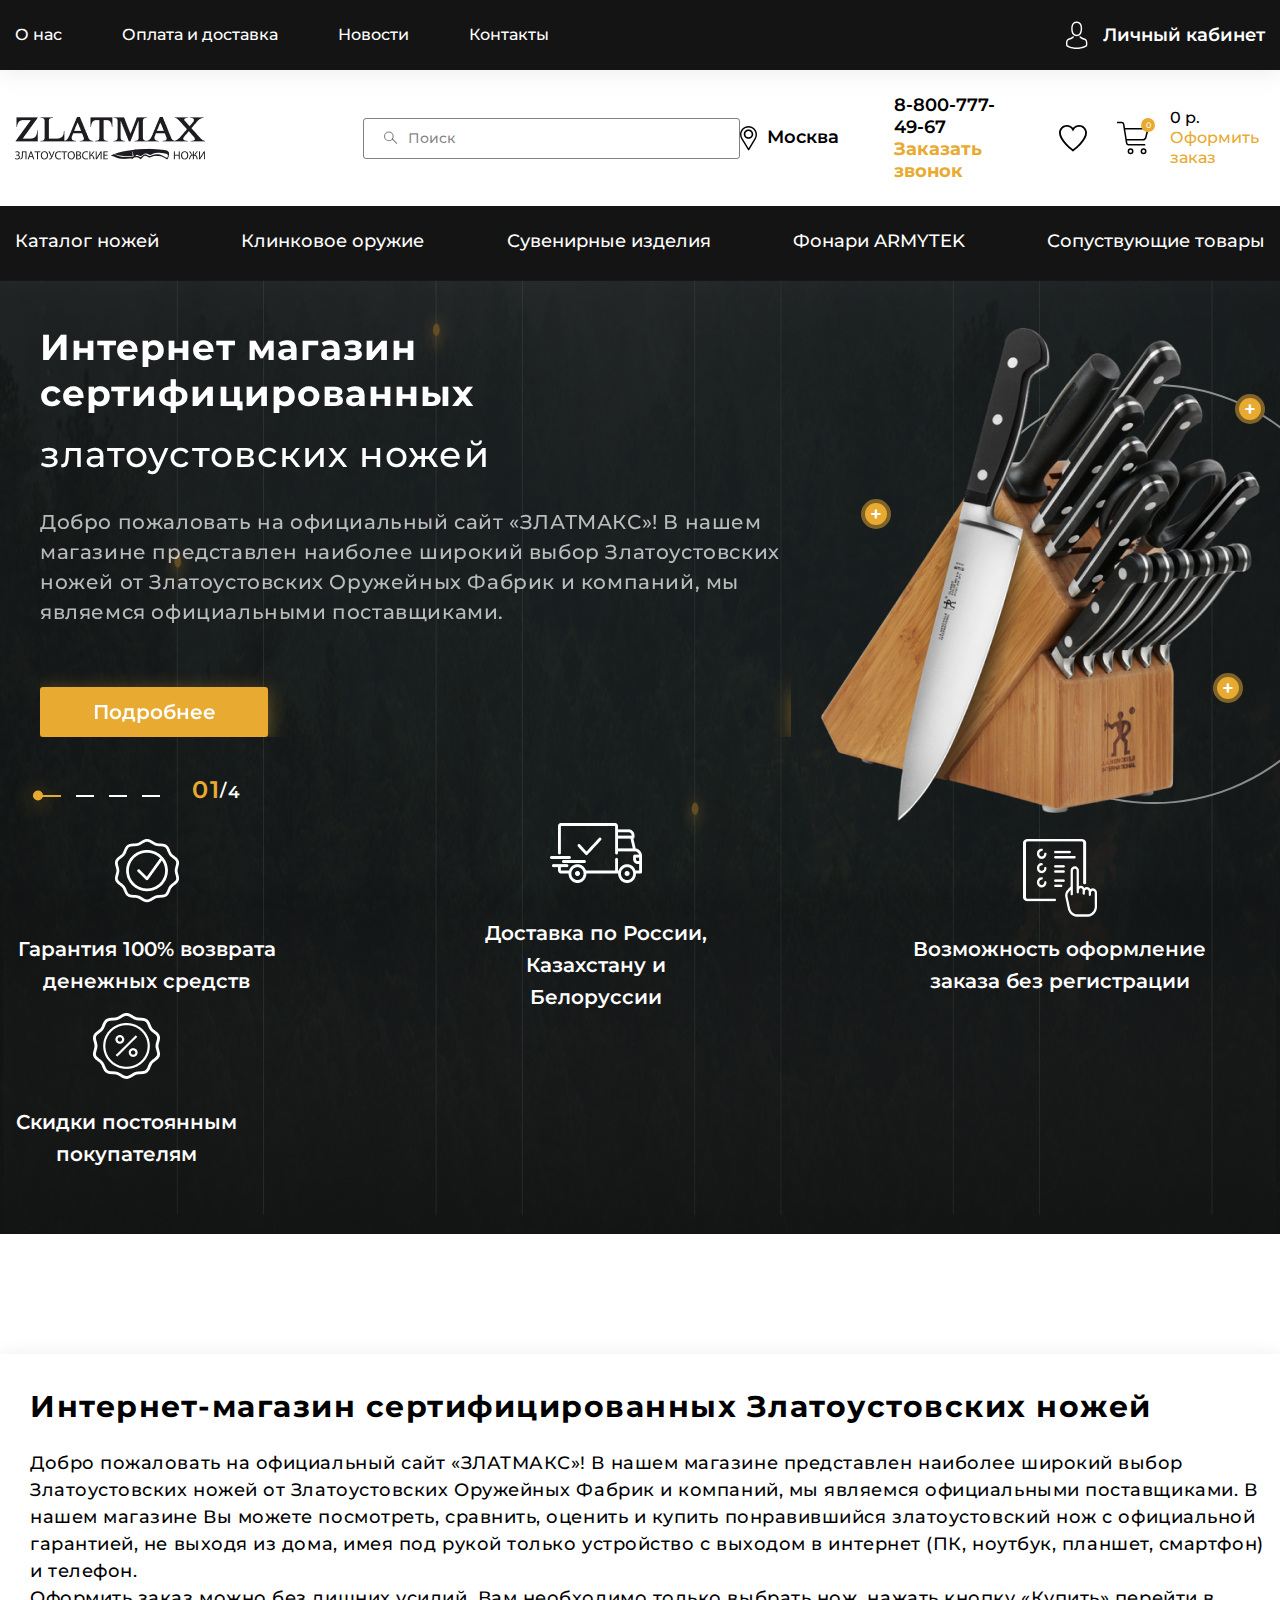
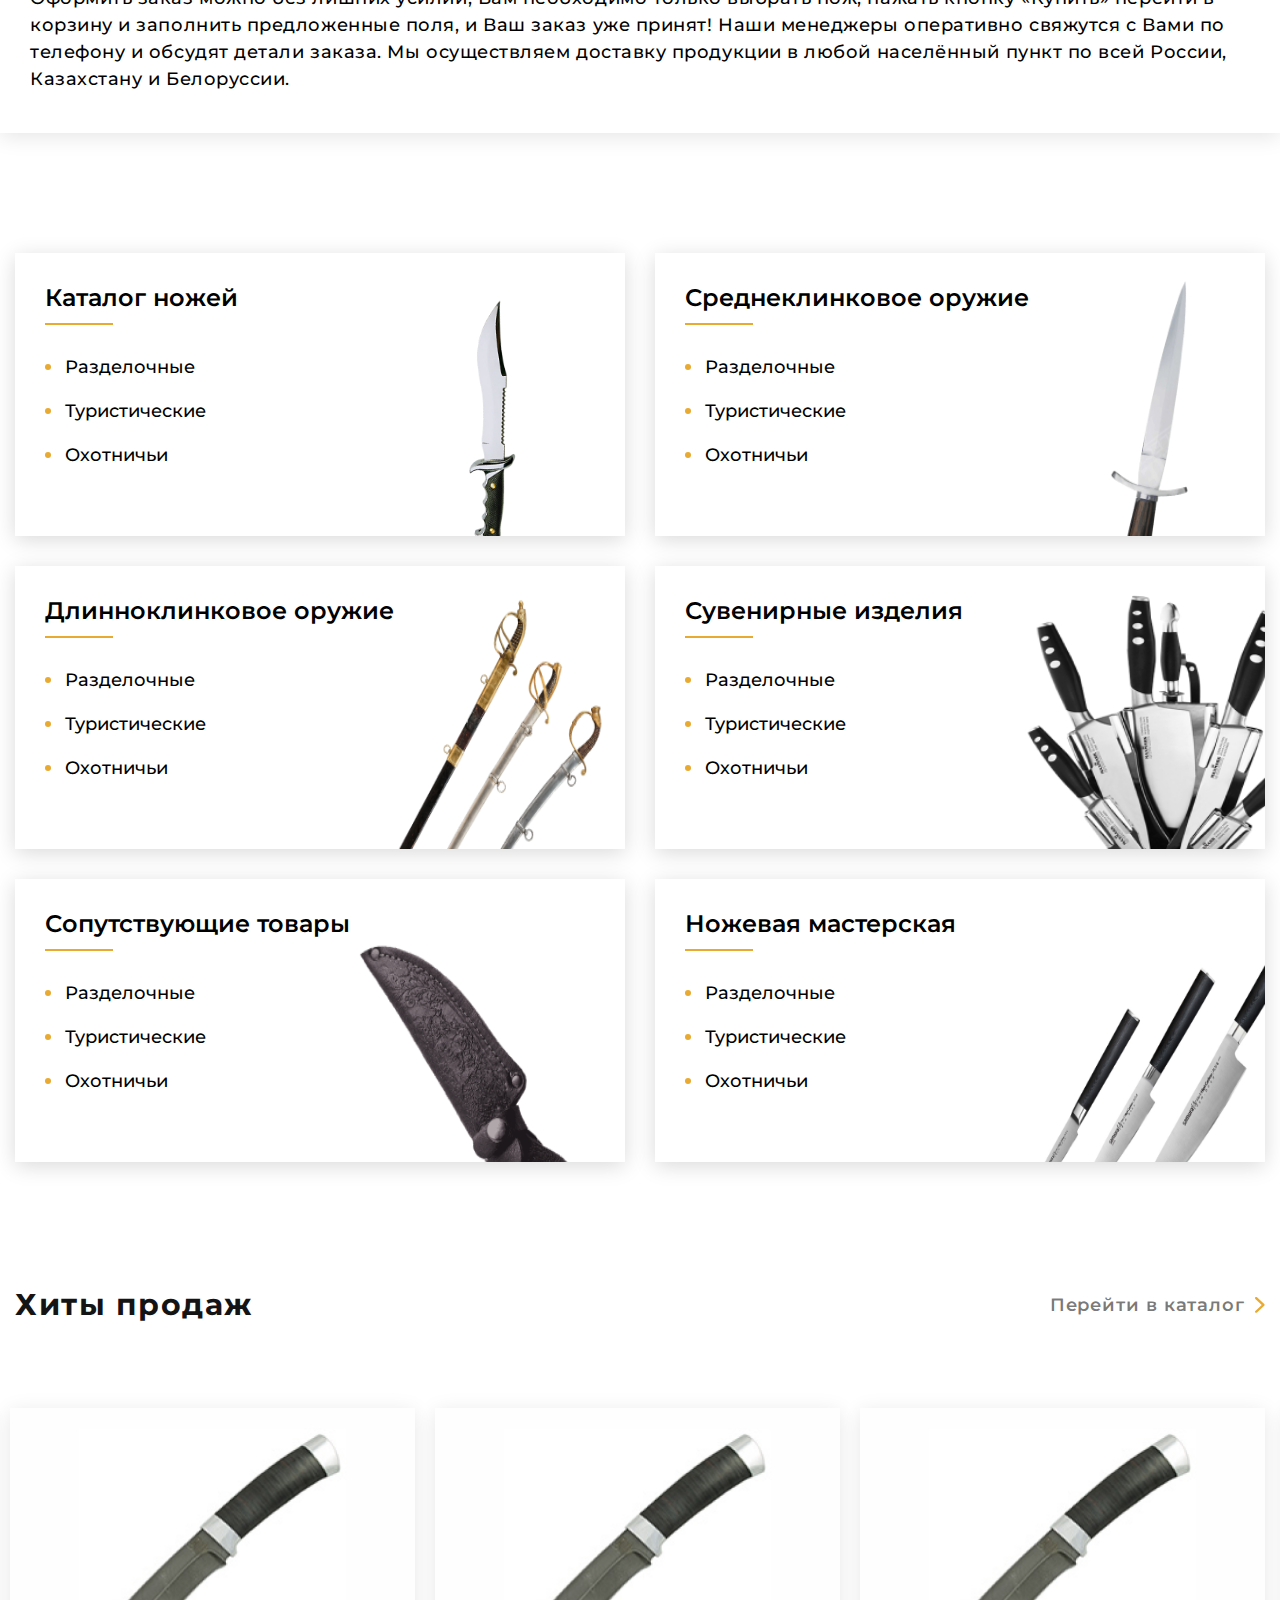
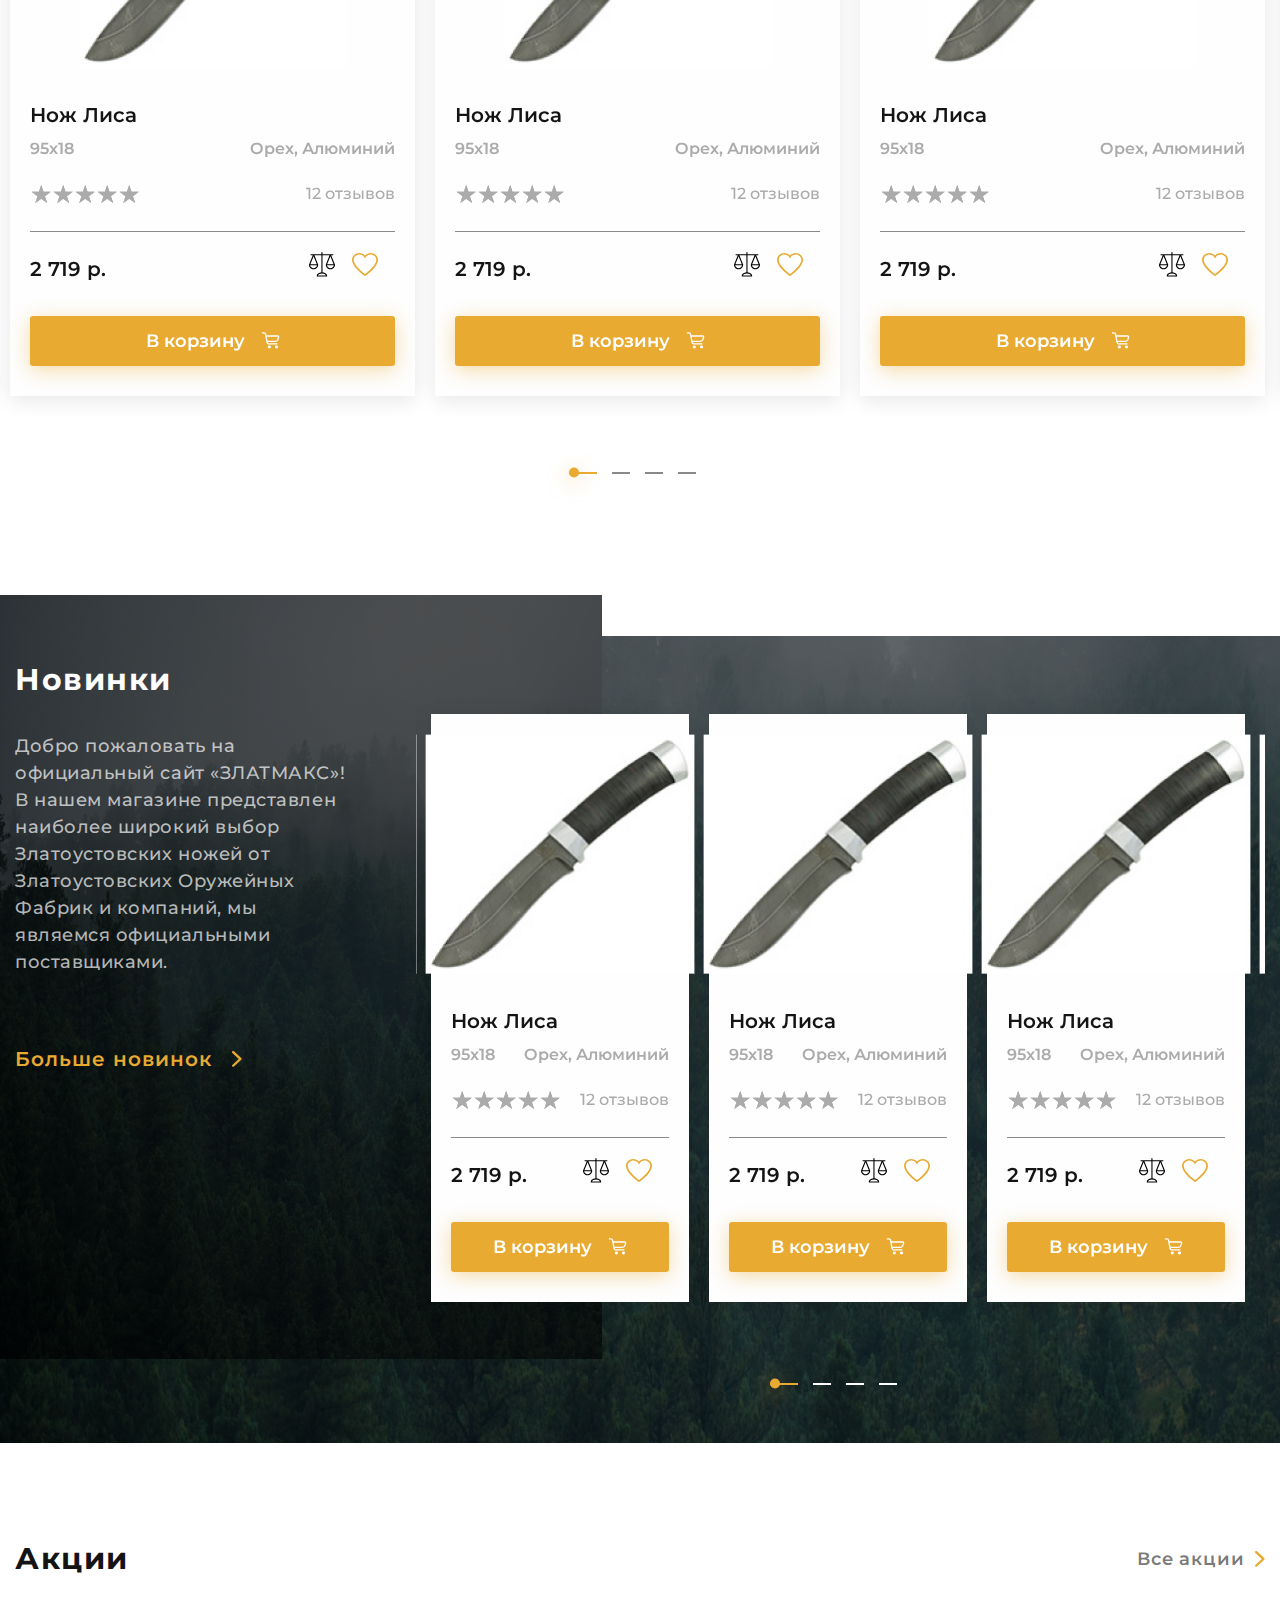
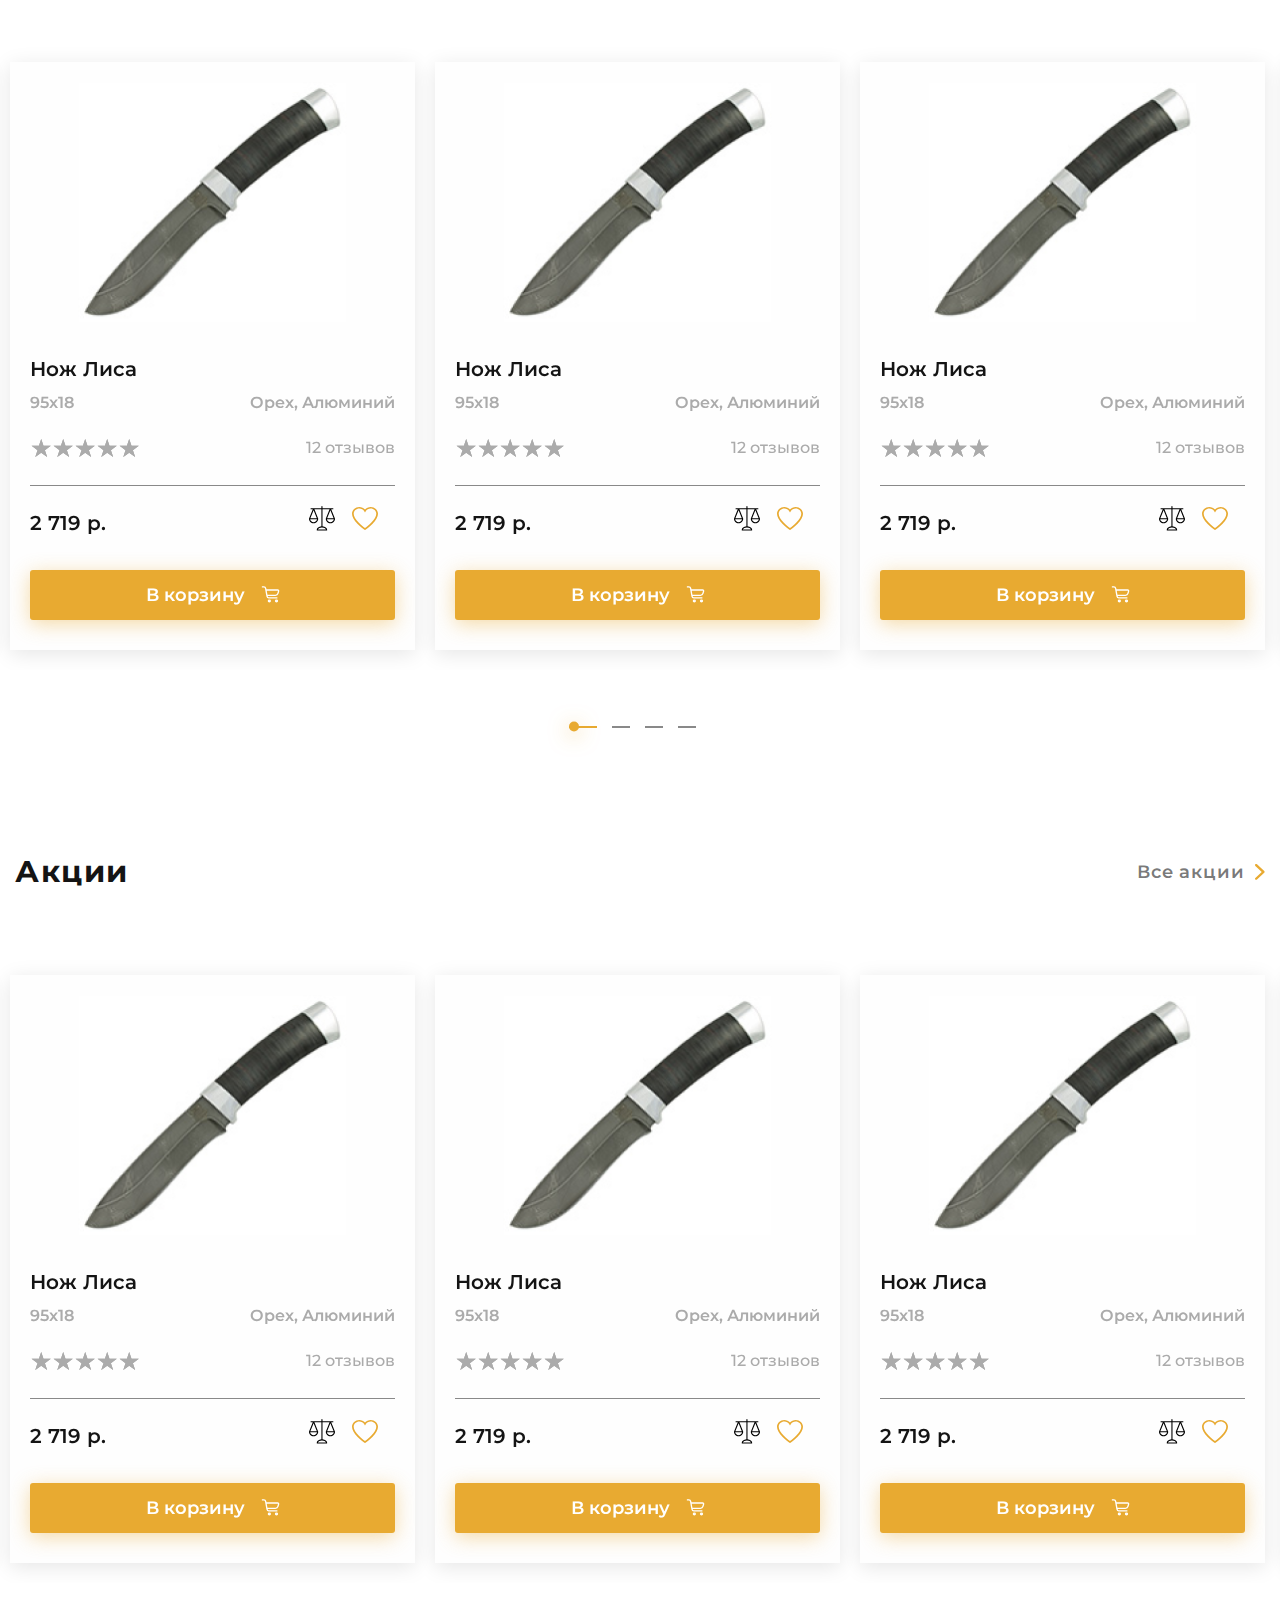
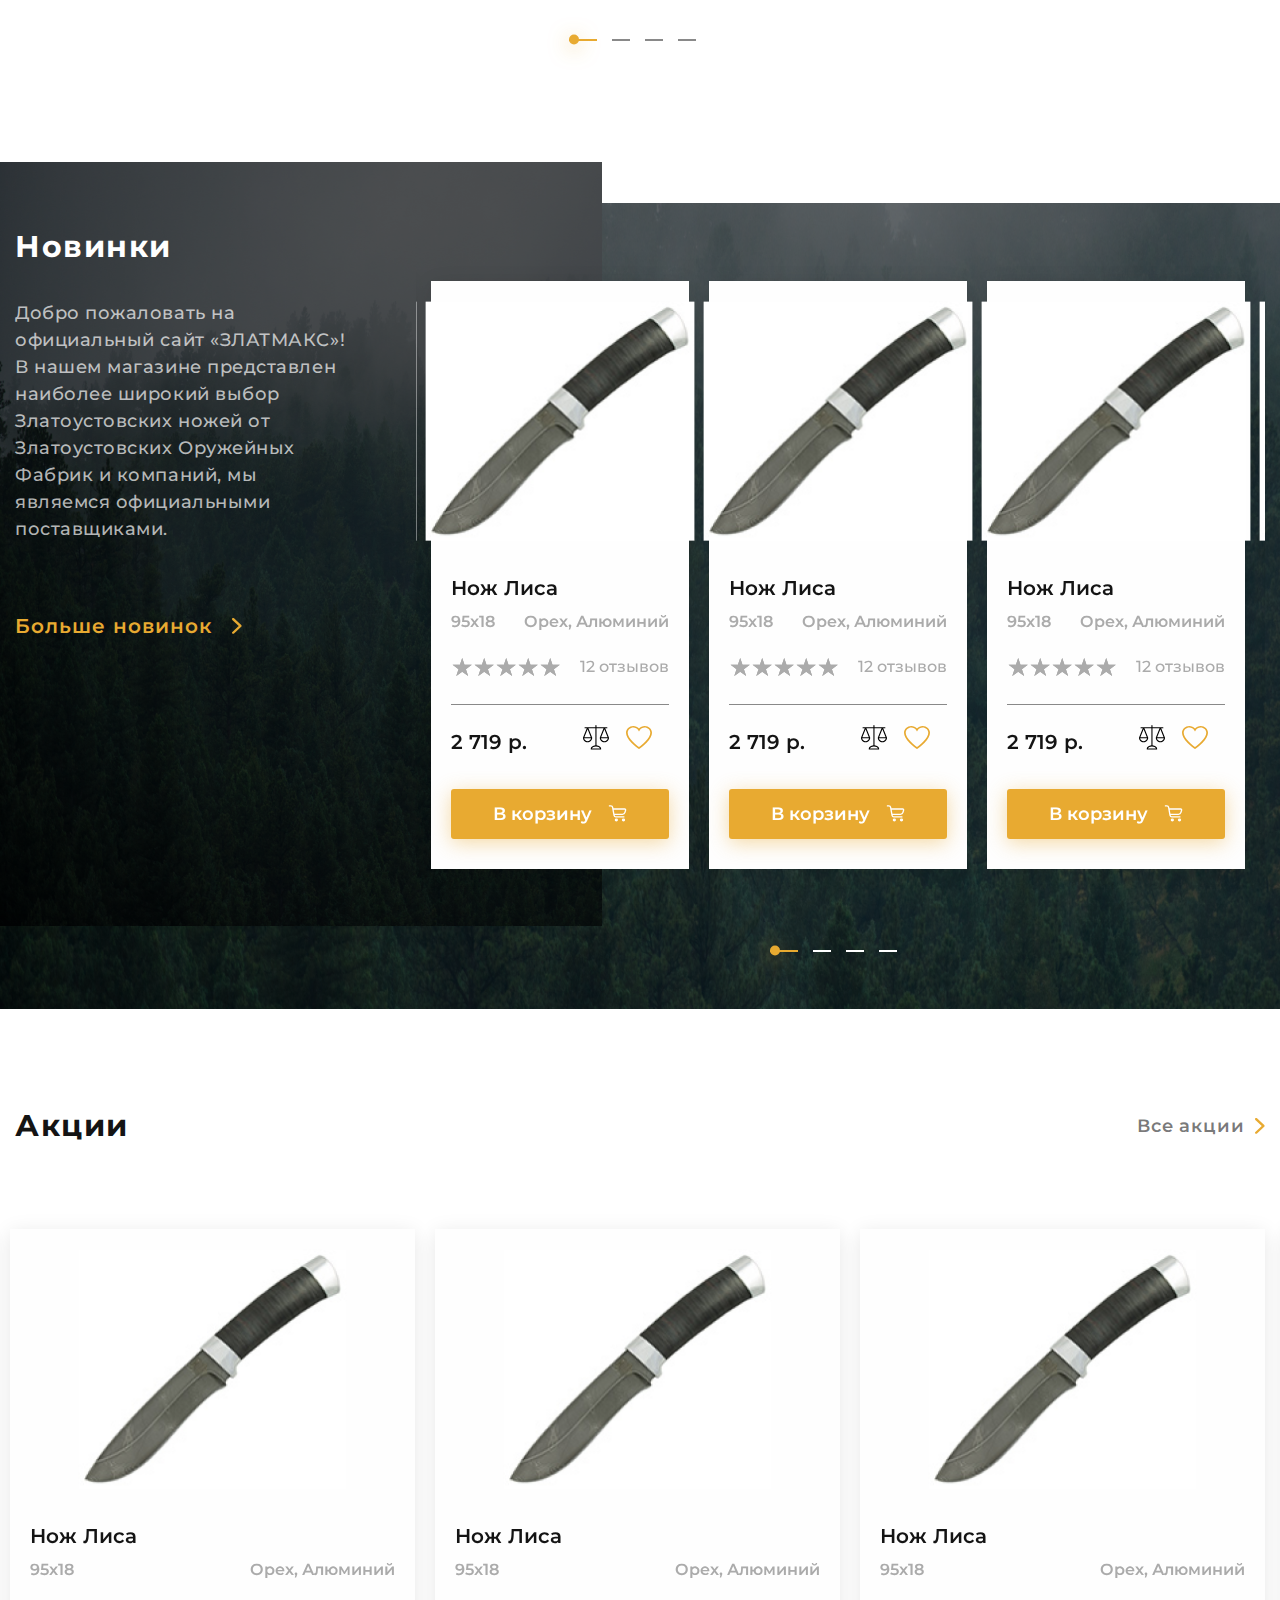
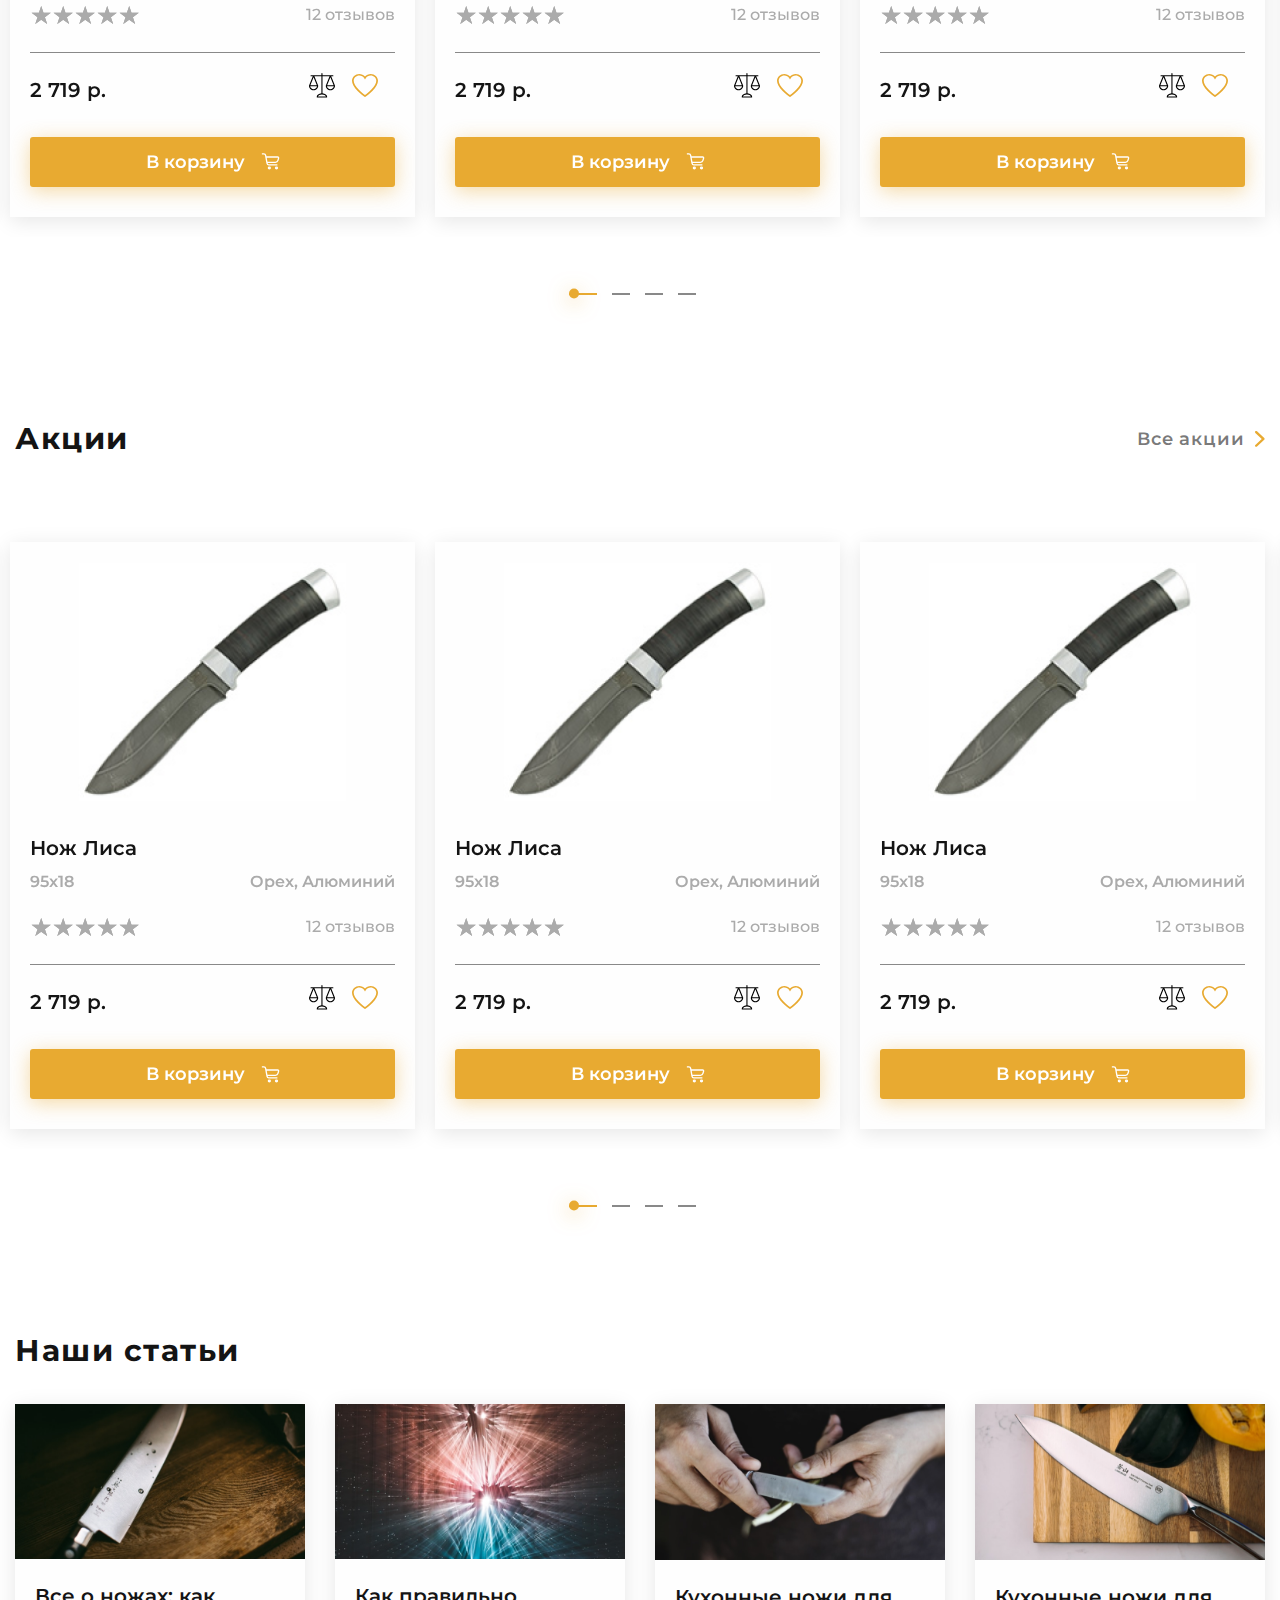
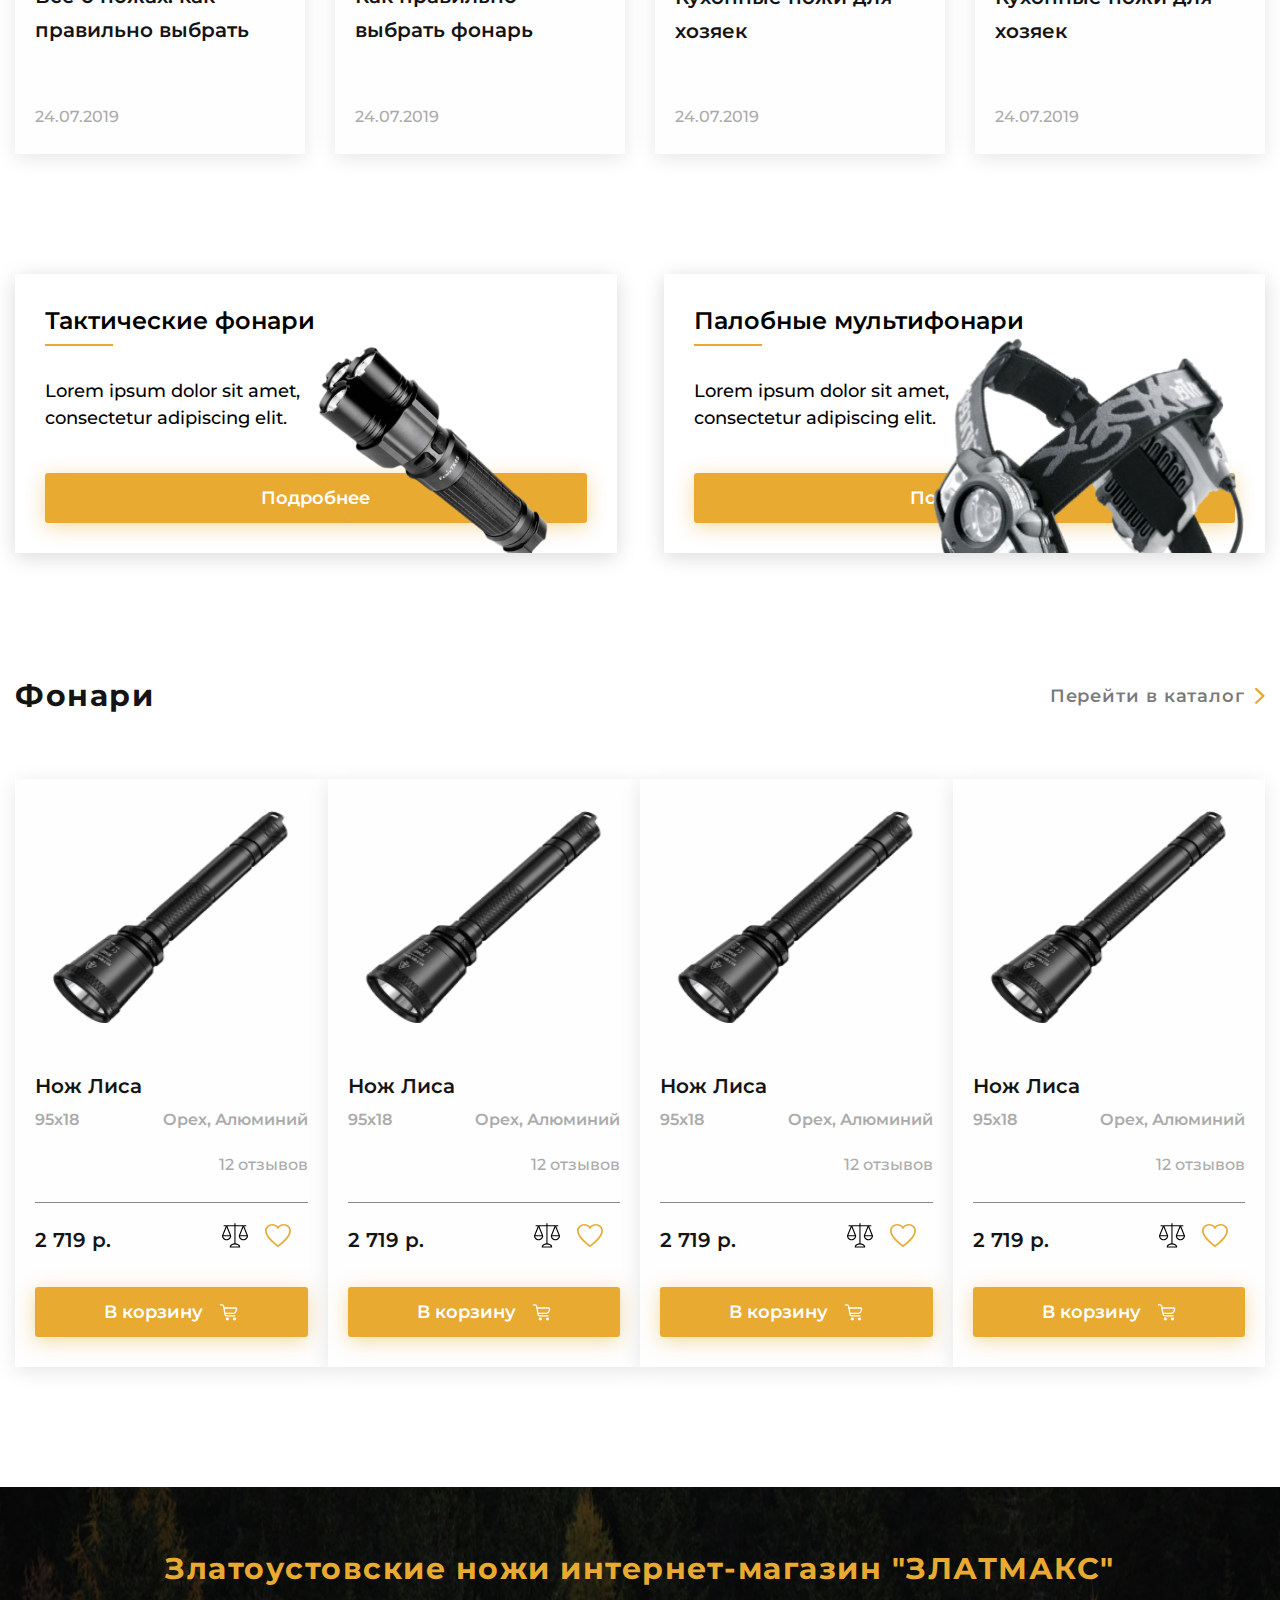
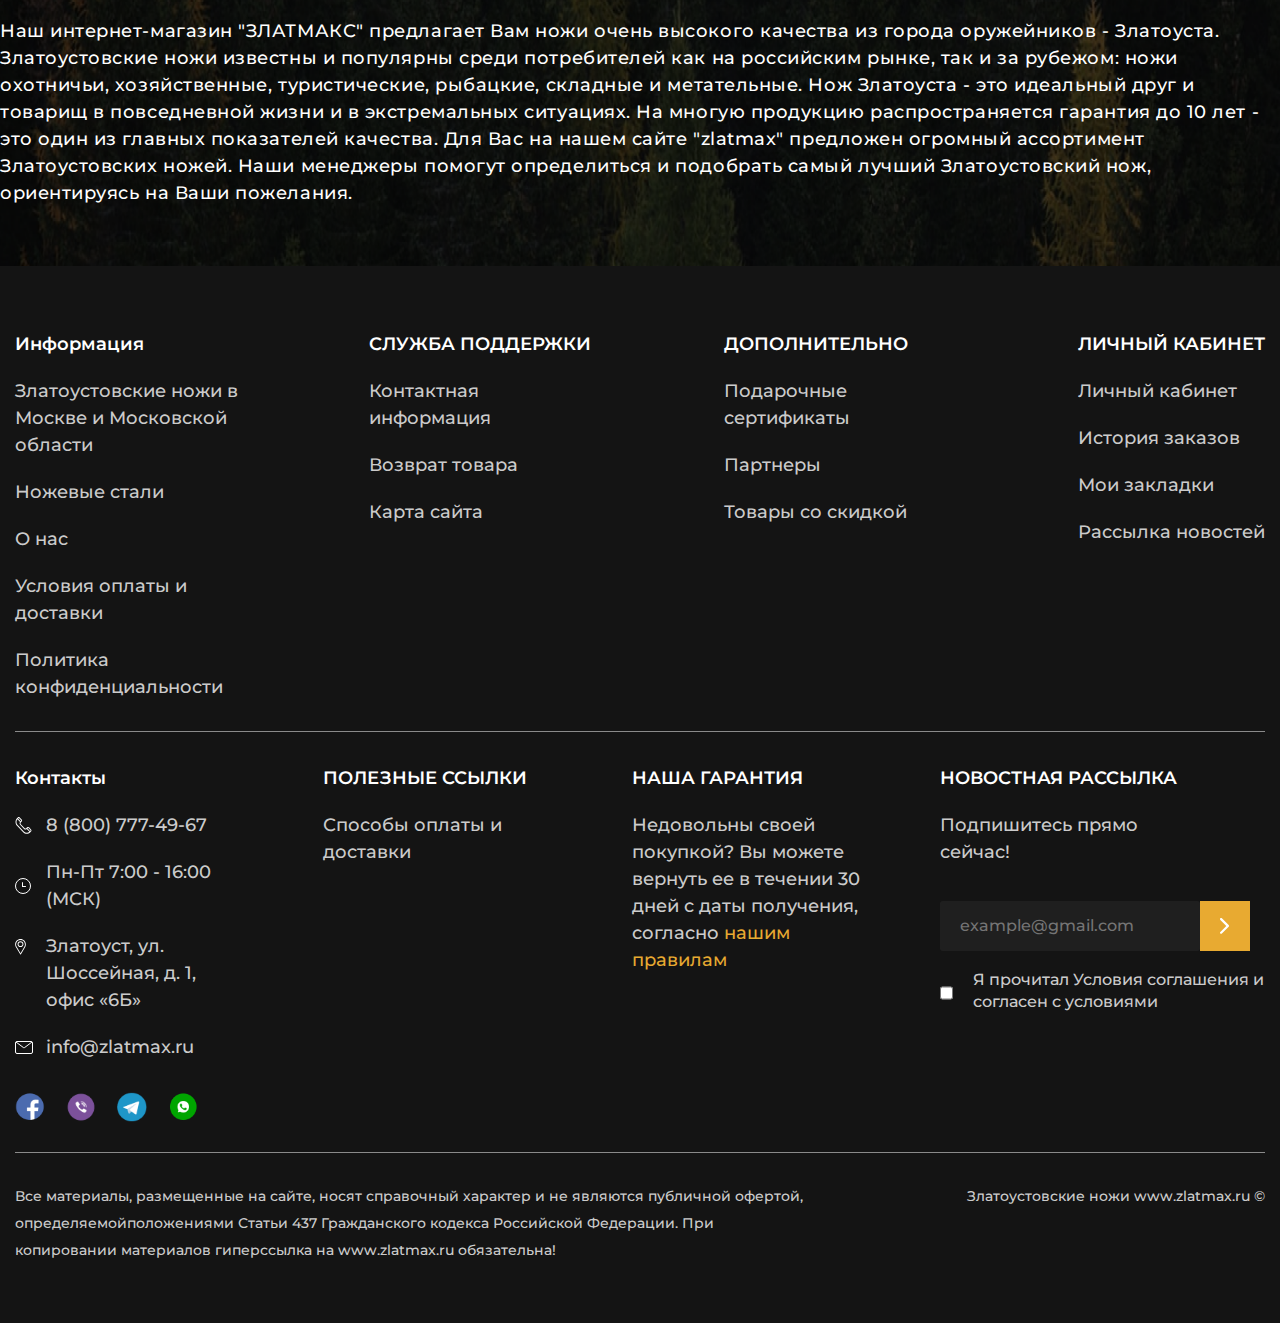
==== index.html @ 94a8a70a "Add files via upload" ====
<!DOCTYPE html>
<html lang="en">

<head>
   <meta charset="UTF-8">
   <meta http-equiv="X-UA-Compatible" content="IE=edge">
   <meta name="viewport" content="width=device-width, initial-scale=1.0">
   <title>Zlatmax</title>
   <link rel="stylesheet" href="css/style.css">
</head>

<body>
<div class="wrapper">
	<header class="header">
		<div class="header__top top-header">
			<div class="top-header__container">	
				<nav class="menu">
					<ul class="menu__list">
						<li class="menu__item"><a href="" class="menu__link">О нас</a></li>
						<li class="menu__item"><a href="" class="menu__link">Оплата и доставка</a></li>
						<li class="menu__item"><a href="" class="menu__link">Новости</a></li>
						<li class="menu__item"><a href="" class="menu__link">Контакты</a></li>
					</ul>
				</nav>
				<a href="#" class="top-header__user">
					<svg width="22" height="29" viewBox="0 0 22 29" fill="none" xmlns="http://www.w3.org/2000/svg">
					<path d="M10.5941 15.3117C10.6201 15.3117 10.6461 15.3117 10.6773 15.3117C10.6877 15.3117 10.6981 15.3117 10.7085 15.3117C10.7242 15.3117 10.745 15.3117 10.7606 15.3117C12.2849 15.2831 13.5179 14.6931 14.4283 13.5646C16.4313 11.0784 16.0983 6.81654 16.0619 6.40983C15.9319 3.35661 14.6208 1.89587 13.5387 1.21419C12.7323 0.704369 11.7907 0.429408 10.7398 0.406494H10.7033C10.6981 0.406494 10.6877 0.406494 10.6825 0.406494H10.6513C10.0738 0.406494 8.9397 0.509605 7.85237 1.19128C6.75985 1.87296 5.42801 3.33369 5.29795 6.40983C5.26153 6.81654 4.92857 11.0784 6.93153 13.5646C7.83677 14.6931 9.06976 15.2831 10.5941 15.3117ZM6.68701 6.55304C6.68701 6.53585 6.69222 6.51867 6.69222 6.50721C6.8639 2.39997 9.51197 1.95888 10.6461 1.95888H10.6669C10.6773 1.95888 10.6929 1.95888 10.7085 1.95888C12.1132 1.99325 14.5012 2.62337 14.6624 6.50721C14.6624 6.52439 14.6624 6.54158 14.6676 6.55304C14.6728 6.59313 15.037 10.4884 13.3826 12.5392C12.7271 13.3526 11.8531 13.7536 10.7033 13.7651C10.6929 13.7651 10.6877 13.7651 10.6773 13.7651C10.6669 13.7651 10.6617 13.7651 10.6513 13.7651C9.50677 13.7536 8.62755 13.3526 7.97723 12.5392C6.32804 10.4999 6.68181 6.58741 6.68701 6.55304Z" fill="white"/>
					<path d="M21.3682 22.3805C21.3682 22.3748 21.3682 22.3691 21.3682 22.3633C21.3682 22.3175 21.363 22.2717 21.363 22.2201C21.3318 21.0859 21.2641 18.4337 19.0062 17.5859C18.9906 17.5801 18.9698 17.5744 18.9542 17.5687C16.6079 16.9099 14.6569 15.4206 14.6361 15.4034C14.3188 15.157 13.8817 15.243 13.658 15.5924C13.4343 15.9418 13.5124 16.423 13.8297 16.6693C13.9182 16.7381 15.9888 18.3248 18.5796 19.0581C19.7918 19.5335 19.9271 20.9599 19.9635 22.266C19.9635 22.3175 19.9635 22.3633 19.9687 22.4092C19.9739 22.9247 19.9427 23.721 19.8594 24.1792C19.0166 24.7062 15.713 26.5279 10.6874 26.5279C5.68257 26.5279 2.35816 24.7005 1.51015 24.1735C1.42691 23.7152 1.39049 22.919 1.40089 22.4034C1.40089 22.3576 1.4061 22.3118 1.4061 22.2602C1.44251 20.9542 1.57778 19.5278 2.78997 19.0523C5.38082 18.3191 7.45143 16.7266 7.53987 16.6636C7.85722 16.4173 7.93526 15.9361 7.71155 15.5867C7.48784 15.2372 7.05083 15.1513 6.73348 15.3976C6.71267 15.4148 4.77213 16.9042 2.41539 17.563C2.39458 17.5687 2.37897 17.5744 2.36336 17.5801C0.105466 18.4337 0.0378337 21.0859 0.00661858 22.2144C0.00661858 22.266 0.00661846 22.3118 0.00141594 22.3576C0.00141594 22.3633 0.00141594 22.3691 0.00141594 22.3748C-0.00378658 22.6727 -0.00898899 24.2021 0.266745 24.9697C0.31877 25.1187 0.412415 25.2447 0.537276 25.3306C0.693352 25.4452 4.43396 28.0688 10.6926 28.0688C16.9512 28.0688 20.6918 25.4395 20.8479 25.3306C20.9676 25.2447 21.0664 25.1187 21.1185 24.9697C21.3786 24.2079 21.3734 22.6784 21.3682 22.3805Z" fill="white"/>
					</svg>
					<p>Личный кабинет</p>
				</a>
			</div>		
		</div>
		<div class="header__mid mid-header">
			<div class="mid-header__container">
				<div class="mid-header__row">
					<div class="mid-header__logo">
					   <a href="#"><img src="img/logo.png" alt=""></a>
					</div>
					<form action="#" class="mid-header__search">
						<img src="img/svg/search.svg" alt="">
						<input type="text" placeholder="Поиск">
					</form>
				</div>
				<div class="mid-header__actions">
					<div class="mid-header__location">
						<a href="#"><img src="img/svg/loc.svg" alt=""></a>
						<a href="#"><p>Москва</p></a>
					</div>
					<div class="mid-header__call">
						<a href="tel:88007774967" class="mid-header__number">8-800-777-49-67</a>
						<a href="#">Заказать звонок</a>
					</div>
					<a href="#" class="mid-header__favourite">
						<img src="img/svg/favourite.svg" alt="">
					</a>
					<a href="#" class="mid-header__cart">
						<img src="img/svg/cart.svg" alt="">
						<span>0</span>
					</a>
					<div class="mid-header__info">
						 <p><span>0</span> р.</p>
						 <a href="#">Оформить заказ</a>
					</div>
				</div>
			</div>
		</div>
		<div class="header__bottom bottom-header">
			<div class="bottom-header__container">
				<nav class="bottom-header__menu">
					<ul class="bottom-header__menu__list">
						<li class="bottom-header__menu__item bottom-header__menu__item-1"><a href="" class="bottom-header__menu__link">Каталог ножей</a></li>
						<li class="bottom-header__menu__item"><a href="" class="bottom-header__menu__link">Клинковое оружие</a></li>
						<li class="bottom-header__menu__item"><a href="" class="bottom-header__menu__link">Сувенирные изделия</a></li>
						<li class="bottom-header__menu__item"><a href="" class="bottom-header__menu__link">Фонари ARMYTEK</a></li>
						<li class="bottom-header__menu__item"><a href="" class="bottom-header__menu__link">Сопуствующие товары</a></li>
					</ul>
				</nav>
			</div>
			<div class="header-absolute ">
				<div class="header-absolute__container">
					<div class="header-absolute__column">
						<a href="#"class="header-absolute__title">Категория ножей</a>
						<ul>
							<li><a href="#" class="header-absolute__link">Разделочные ножи</a></li>
							<li><a href="#" class="header-absolute__link">Туристические ножи</a></li>
							<li><a href="#" class="header-absolute__link">Ножи охотничьи</a></li>
							<li><a href="#" class="header-absolute__link">Булатные ножи</a></li>
							<li><a href="#" class="header-absolute__link">Ножи из дамаска</a></li>
							<li><a href="#" class="header-absolute__link">Тактического назначения</a></li>
							<li><a href="#" class="header-absolute__link">Метательные ножи</a></li>
							<li><a href="#" class="header-absolute__link">Мачете и кукри</a></li>
							<li><a href="#" class="header-absolute__link">Ножи кухонные</a></li>								
						</ul>
						<a href="" class="header-absolute__footer">Cмотреть все</a>
					</div>
					<div class="header-absolute__column">
						<a href="#"class="header-absolute__title">Производство ножей</a>
						<ul>
							<li><a href="#" class="header-absolute__link">Ножи АИР</a></li>
							<li><a href="#" class="header-absolute__link">Ножи ЗИК</a></li>
							<li><a href="#" class="header-absolute__link">Ножи ЗЗОСС</a></li>
							<li><a href="#" class="header-absolute__link">Ножи РОСоружие</a></li>
							<li><a href="#" class="header-absolute__link">Ножи Оружейник</a></li>
							<li><a href="#" class="header-absolute__link">Булат Сергея Баранова</a></li>
							<li><a href="#" class="header-absolute__link">Булат Андрея Умерова</a></li>
							<li><a href="#" class="header-absolute__link">Ножи Златко</a></li>
							<li><a href="#" class="header-absolute__link">Ножи Стиль-М</a></li>
							<li><a href="#" class="header-absolute__link">Оружейная компания</a></li>									
						</ul>
						<a href="" class="header-absolute__footer">Cмотреть все</a>
					</div>	
					<div class="header-absolute__column">
						<a href="#"class="header-absolute__title">Ножи по маркам стали</a>
						<ul>
							<li><a href="#" class="header-absolute__link">Ножи из стали 40х102С2М</a></li>
							<li><a href="#" class="header-absolute__link">Ножи из стали 95х18</a></li>
							<li><a href="#" class="header-absolute__link">Ножи из стали 100х13м</a></li>
							<li><a href="#" class="header-absolute__link">Ножи из стали 110х18м-ШД</a></li>
							<li><a href="#" class="header-absolute__link">Ножи из стали ЭИ-107 ТЦ</a></li>
							<li><a href="#" class="header-absolute__link">Ножи из стали 50х14МФ</a></li>
							<li><a href="#" class="header-absolute__link">Ножи из стали AUS-8</a></li>
							<li><a href="#" class="header-absolute__link">Ножи из стали К340</a></li>
							<li><a href="#" class="header-absolute__link">Ножи из стали M390</a></li>
							<li><a href="#" class="header-absolute__link">Ножи из стали ЭП-766</a></li>									
						</ul>
						<a href="" class="header-absolute__footer">Cмотреть все</a>
					</div>	
					<div class="header-absolute__column">
						<a href="#"class="header-absolute__title">Заточка и полировка ножей</a>
						<ul>
							<li><a href="#" class="header-absolute__link">Паста ГОИ</a></li>
							<li><a href="#" class="header-absolute__link">Алмазная паста</a></li>
							<li><a href="#" class="header-absolute__link">Бруски и камни для заточки</a></li>
							<li><a href="#" class="header-absolute__link">Заточные системы</a></li>
						</ul>
						<a href="" class="header-absolute__footer">Cмотреть все</a>
					</div>
					<div class="header-absolute__column">
						<a href="#"class="header-absolute__title">Ножевая мастерская</a>
						<ul>
							<li><a href="#" class="header-absolute__link">Ножевые клинки</a></li>
							<li><a href="#" class="header-absolute__link">Заготовки для ножей</a></li>
							<li><a href="#" class="header-absolute__link">Литье для ножей</a></li>
							<li><a href="#" class="header-absolute__link">Материалы для рукоятей</a></li>
							<li><a href="#" class="header-absolute__link">Уход за рукоятиями ножей</a></li>
						</ul>
						<a href="" class="header-absolute__footer">Cмотреть все</a>
					</div>																				
				</div>
			</div>			
		</div>

	</header>         <section class="main">
            <div class="main__container">
               <div class="main__row">
                  <div class="slider__body">
                     <div class="main__slider slider-main">
                        <div class="slider-main__item">
                           <div class="slider-main__title">
                              Интернет магазин сертифицированных  
                           </div>
                           <div class="slider-main__subtitle">
                              златоустовских ножей
                           </div>
                           <div class="slider-main__text">
                              Добро пожаловать на официальный сайт «ЗЛАТМАКС»! В нашем магазине представлен наиболее широкий выбор Златоустовских ножей от Златоустовских Оружейных Фабрик и компаний, мы являемся официальными поставщиками.
                           </div>

                           <a href="#" class="slider-main__btn button">
                              Подробнее
                           </a>
                        </div>
                        <div class="slider-main__item">
                           <div class="slider-main__title">
                              Интернет магазин сертифицированных  
                           </div>
                           <div class="slider-main__subtitle">
                              златоустовских ножей
                           </div>
                           <div class="slider-main__text">
                              Добро пожаловать на официальный сайт «ЗЛАТМАКС»! В нашем магазине представлен наиболее широкий выбор Златоустовских ножей от Златоустовских Оружейных Фабрик и компаний, мы являемся официальными поставщиками.
                           </div>

                           <a href="#" class="slider-main__btn button">
                              Подробнее
                           </a>
                        </div>
                        <div class="slider-main__item">
                           <div class="slider-main__title">
                              Интернет магазин сертифицированных  
                           </div>
                           <div class="slider-main__subtitle">
                              златоустовских ножей
                           </div>
                           <div class="slider-main__text">
                              Добро пожаловать на официальный сайт «ЗЛАТМАКС»! В нашем магазине представлен наиболее широкий выбор Златоустовских ножей от Златоустовских Оружейных Фабрик и компаний, мы являемся официальными поставщиками.
                           </div>

                           <a href="#" class="slider-main__btn button">
                              Подробнее
                           </a>
                        </div>
                        <div class="slider-main__item">
                           <div class="slider-main__title">
                              Интернет магазин сертифицированных  
                           </div>
                           <div class="slider-main__subtitle">
                              златоустовских ножей
                           </div>
                           <div class="slider-main__text">
                              Добро пожаловать на официальный сайт «ЗЛАТМАКС»! В нашем магазине представлен наиболее широкий выбор Златоустовских ножей от Златоустовских Оружейных Фабрик и компаний, мы являемся официальными поставщиками.
                           </div>

                           <a href="#" class="slider-main__btn button">
                              Подробнее
                           </a>
                        </div>                        
                     </div>
                     <div class="slider-main__dots">
                        <div class="main__fraction">
                           <span>0<span>1</span></span>/<p>4</p>
                        </div>
                     </div>

                  </div>
                  <div class="main__image">
                     <img src="img/main/knife.png" alt="">
                     <a class="main__image-spoiler1" title="Information" href="#">+</a>
                     <a class="main__image-spoiler2" title="Info"  href="#">+</a>
                     <a class="main__image-spoiler3" title="Hello"  href="#">+</a>
                  </div>
               </div>                     
               <div class="main__benefits">
                  <div class="benefits-main__item">
                     <div class="benefits-main__item-img"><img src="img/main/1.png" alt=""></div>
                     <p>Гарантия 100% возврата денежных средств</p>
                  </div>
                  <div class="benefits-main__item">
                     <div class="benefits-main__item-img"><img src="img/main/2.png" alt=""></div>
                     <p>Доставка по России, Казахстану и Белоруссии</p>
                  </div>
                  <div class="benefits-main__item">
                     <div class="benefits-main__item-img"><img src="img/main/3.png" alt=""></div>
                     <p>Возможность оформление заказа без регистрации</p>
                  </div>
                  <div class="benefits-main__item">
                     <div class="benefits-main__item-img"><img src="img/main/4.png" alt=""></div>
                     <p>Скидки постоянным покупателям</p>
                  </div>                                             
               </div>
            </div>
         </section>
         <section class="information">
            <div class="information__container">
               <div class="information__title">
                  Интернет-магазин сертифицированных Златоустовских ножей
               </div>
               <div class="information__text">
                  Добро пожаловать на официальный сайт «ЗЛАТМАКС»! В нашем магазине представлен наиболее широкий выбор Златоустовских ножей от Златоустовских Оружейных Фабрик и компаний, мы являемся официальными поставщиками. В нашем магазине Вы можете посмотреть, сравнить, оценить и купить понравившийся златоустовский нож с официальной гарантией, не выходя из дома, имея под рукой только устройство с выходом в интернет (ПК, ноутбук, планшет, смартфон) и телефон.
                 <p> Оформить заказ можно без лишних усилий, Вам необходимо только выбрать нож, нажать кнопку «Купить» перейти в корзину и заполнить предложенные поля, и Ваш заказ уже принят! Наши менеджеры оперативно свяжутся с Вами по телефону и обсудят детали заказа. Мы осуществляем доставку продукции в любой населённый пункт по всей России, Казахстану и Белоруссии.</p>
               </div>   
            </div>
         </section>
         <div class="cards">
            <div class="cards__container">
               <div class="cards__body">
                  <div class="cards__item item-cards">
                     <a href="" class="item-cards__title">Каталог ножей</a>
                     <ul class="item-cards__list">
                        <li><a href="#" class="item-cards__link">Разделочные </a></li>
                        <li><a href="#" class="item-cards__link">Туристические</a></li>
                        <li><a href="#" class="item-cards__link">Охотничьи</a></li>
                     </ul>
                     <img src="img/cards/1.png" alt="">
                  </div>
                  <div class="cards__item item-cards">
                     <a href="" class="item-cards__title">Среднеклинковое оружие</a>
                     <ul class="item-cards__list">
                        <li><a href="#" class="item-cards__link">Разделочные </a></li>
                        <li><a href="#" class="item-cards__link">Туристические</a></li>
                        <li><a href="#" class="item-cards__link">Охотничьи</a></li>
                     </ul>
                     <img src="img/cards/2.png" alt="">
                  </div>
                  <div class="cards__item item-cards">
                     <a href="" class="item-cards__title">Длинноклинковое оружие</a>
                     <ul class="item-cards__list">
                        <li><a href="#" class="item-cards__link">Разделочные </a></li>
                        <li><a href="#" class="item-cards__link">Туристические</a></li>
                        <li><a href="#" class="item-cards__link">Охотничьи</a></li>
                     </ul>
                     <img src="img/cards/3.png" alt="">
                  </div>      
                  <div class="cards__item item-cards">
                     <a href="" class="item-cards__title">Сувенирные изделия</a>
                     <ul class="item-cards__list">
                        <li><a href="#" class="item-cards__link">Разделочные </a></li>
                        <li><a href="#" class="item-cards__link">Туристические</a></li>
                        <li><a href="#" class="item-cards__link">Охотничьи</a></li>
                     </ul>
                     <img src="img/cards/4.png" alt="">
                  </div>  
                  <div class="cards__item item-cards">
                     <a href="" class="item-cards__title">Сопутствующие товары</a>
                     <ul class="item-cards__list">
                        <li><a href="#" class="item-cards__link">Разделочные </a></li>
                        <li><a href="#" class="item-cards__link">Туристические</a></li>
                        <li><a href="#" class="item-cards__link">Охотничьи</a></li>
                     </ul>
                     <img src="img/cards/5.png" alt="">
                  </div>
                  <div class="cards__item item-cards">
                     <a href="" class="item-cards__title">Ножевая мастерская</a>
                     <ul class="item-cards__list">
                        <li><a href="#" class="item-cards__link">Разделочные </a></li>
                        <li><a href="#" class="item-cards__link">Туристические</a></li>
                        <li><a href="#" class="item-cards__link">Охотничьи</a></li>
                     </ul>
                     <img src="img/cards/6.png" alt="">
                  </div>   
               </div>                                                                 
            </div>
         </div>
         <div class="sell">
            <div class="sell__container">
               <div class="header-title">
                  <div class="title">Хиты продаж</div>
                  <a href="#"><span>Перейти в каталог</span><img src="img/svg/next.svg" alt=""></a>
               </div>
               <div class="objects">
                  <div class="objects__item">
                    <a class="objects__img"href="#"><img src="img/1.png" alt=""></a>
                     <a href="" class="objects__title">Нож Лиса</a>
                     <div class="objects__info">
                        <p>95x18</p>
                        <span>Орех, Алюминий</span>
                     </div>
                     <div class="objects__ratings">
                        <div class="objects__rating">
                           <div class="objects__rating-items">                   
                              <input id="simple-rating1__5" type="radio" class="objects__rating-item" name="simple-rating1" value = "5">
                              <label for="simple-rating1__5" class="objects__rating-label"></label>
                              <input id="simple-rating1__4" checked type="radio" class="objects__rating-item" name="simple-rating1" value = "4">
                              <label for="simple-rating1__4" class="objects__rating-label"></label>
                              <input id="simple-rating1__3" type="radio" class="objects__rating-item" name="simple-rating1" value = "3">
                              <label for="simple-rating1__3" class="objects__rating-label"></label>   
                              <input id="simple-rating1__2" type="radio" class="objects__rating-item" name="simple-rating1" value = "2">
                              <label for="simple-rating1__2" class="objects__rating-label"></label>
                              <input id="simple-rating1__1" type="radio" class="objects__rating-item" name="simple-rating1" value = "1">
                              <label for="simple-rating1__1" class="objects__rating-label"></label>                                                                                
                           </div>
                        </div>
                        <span>12 отзывов</span>
                     </div>
                     <div class="objects__footer">
                        <span> 2 719 р.</span>
                        <div class="objects__actions">
                           <a href="#"><img src="img/svg/compare.svg" alt=""></a>
                           <a href="#"><img src="img/svg/favourite1.svg" alt=""></a>
                        </div>
                     </div>
                     <a class="objects__link"href="#">
                        <span>В корзину</span>
                        <img src="img/svg/cart1.svg" alt="">
                     </a>
                  </div>
                  <div class="objects__item">
                    <a class="objects__img"href="#"><img src="img/1.png" alt=""></a>
                     <a href="" class="objects__title">Нож Лиса</a>
                     <div class="objects__info">
                        <p>95x18</p>
                        <span>Орех, Алюминий</span>
                     </div>
                     <div class="objects__ratings">
                        <div class="objects__rating">
                           <div class="objects__rating-items">                   
                              <input id="simple-rating2__5" type="radio" class="objects__rating-item" name="simple-rating2" value = "5">
                              <label for="simple-rating2__5" class="objects__rating-label"></label>
                              <input id="simple-rating2__4" checked type="radio" class="objects__rating-item" name="simple-rating2" value = "4">
                              <label for="simple-rating2__4" class="objects__rating-label"></label>
                              <input id="simple-rating2__3" type="radio" class="objects__rating-item" name="simple-rating2" value = "3">
                              <label for="simple-rating2__3" class="objects__rating-label"></label>   
                              <input id="simple-rating2__2" type="radio" class="objects__rating-item" name="simple-rating2" value = "2">
                              <label for="simple-rating2__2" class="objects__rating-label"></label>
                              <input id="simple-rating2__1" type="radio" class="objects__rating-item" name="simple-rating2" value = "1">
                              <label for="simple-rating2__1" class="objects__rating-label"></label>                                                                                
                           </div>
                        </div>
                        <span>12 отзывов</span>
                     </div>
                     <div class="objects__footer">
                        <span> 2 719 р.</span>
                        <div class="objects__actions">
                           <a href="#"><img src="img/svg/compare.svg" alt=""></a>
                           <a href="#"><img src="img/svg/favourite1.svg" alt=""></a>
                        </div>
                     </div>
                     <a class="objects__link"href="#">
                        <span>В корзину</span>
                        <img src="img/svg/cart1.svg" alt="">
                     </a>
                  </div>
                  <div class="objects__item">
                    <a class="objects__img"href="#"><img src="img/1.png" alt=""></a>
                     <a href="" class="objects__title">Нож Лиса</a>
                     <div class="objects__info">
                        <p>95x18</p>
                        <span>Орех, Алюминий</span>
                     </div>
                     <div class="objects__ratings">
                        <div class="objects__rating">
                           <div class="objects__rating-items">                   
                              <input id="simple-rating3__5" type="radio" class="objects__rating-item" name="simple-rating3" value = "5">
                              <label for="simple-rating3__5" class="objects__rating-label"></label>
                              <input id="simple-rating3__4" checked type="radio" class="objects__rating-item" name="simple-rating3" value = "4">
                              <label for="simple-rating3__4" class="objects__rating-label"></label>
                              <input id="simple-rating3__3" type="radio" class="objects__rating-item" name="simple-rating3" value = "3">
                              <label for="simple-rating3__3" class="objects__rating-label"></label>   
                              <input id="simple-rating3__2" type="radio" class="objects__rating-item" name="simple-rating3" value = "2">
                              <label for="simple-rating3__2" class="objects__rating-label"></label>
                              <input checked id="simple-rating3__1" type="radio" class="objects__rating-item" name="simple-rating3" value = "1">
                              <label for="simple-rating3__1"  class="objects__rating-label"></label>                                                                                
                           </div>
                        </div>
                        <span>12 отзывов</span>
                     </div>
                     <div class="objects__footer">
                        <span> 2 719 р.</span>
                        <div class="objects__actions">
                           <a href="#"><img src="img/svg/compare.svg" alt=""></a>
                           <a href="#"><img src="img/svg/favourite1.svg" alt=""></a>
                        </div>
                     </div>
                     <a class="objects__link"href="#">
                        <span>В корзину</span>
                        <img src="img/svg/cart1.svg" alt="">
                     </a>
                  </div>                  
                  <div class="objects__item">
                    <a class="objects__img"href="#"><img src="img/1.png" alt=""></a>
                     <a href="" class="objects__title">Нож Лиса</a>
                     <div class="objects__info">
                        <p>95x18</p>
                        <span>Орех, Алюминий</span>
                     </div>
                     <div class="objects__ratings">
                        <div class="objects__rating">
                           <div class="objects__rating-items">                   
                              <input id="simple-rating4__5" type="radio" class="objects__rating-item" name="simple-rating4" value = "5">
                              <label for="simple-rating4__5" class="objects__rating-label"></label>
                              <input id="simple-rating4__4"  type="radio" class="objects__rating-item" name="simple-rating4" value = "4">
                              <label for="simple-rating4__4" class="objects__rating-label"></label>
                              <input id="simple-rating4__3" checked type="radio" class="objects__rating-item" name="simple-rating4" value = "3">
                              <label for="simple-rating4__3" class="objects__rating-label"></label>   
                              <input id="simple-rating4__2" type="radio" class="objects__rating-item" name="simple-rating4" value = "2">
                              <label for="simple-rating4__2" class="objects__rating-label"></label>
                              <input id="simple-rating4__1" type="radio" class="objects__rating-item" name="simple-rating4" value = "1">
                              <label for="simple-rating4__1"  class="objects__rating-label"></label>                                                                                
                           </div>
                        </div>
                        <span>12 отзывов</span>
                     </div>
                     <div class="objects__footer">
                        <span> 2 719 р.</span>
                        <div class="objects__actions">
                           <a href="#"><img src="img/svg/compare.svg" alt=""></a>
                           <a href="#"><img src="img/svg/favourite1.svg" alt=""></a>
                        </div>
                     </div>
                     <a class="objects__link"href="#">
                        <span>В корзину</span>
                        <img src="img/svg/cart1.svg" alt="">
                     </a>
                  </div>
                  <div class="objects__item">
                    <a class="objects__img"href="#"><img src="img/1.png" alt=""></a>
                     <a href="" class="objects__title">Нож Лиса</a>
                     <div class="objects__info">
                        <p>95x18</p>
                        <span>Орех, Алюминий</span>
                     </div>
                     <div class="objects__ratings">
                        <div class="objects__rating">
                           <div class="objects__rating-items">                   
                              <input id="simple-rating5__5" type="radio" class="objects__rating-item" name="simple-rating5" value = "5">
                              <label for="simple-rating5__5" class="objects__rating-label"></label>
                              <input id="simple-rating5__4"  type="radio" class="objects__rating-item" name="simple-rating5" value = "4">
                              <label for="simple-rating5__4" class="objects__rating-label"></label>
                              <input id="simple-rating5__3" checked type="radio" class="objects__rating-item" name="simple-rating5" value = "3">
                              <label for="simple-rating5__3" class="objects__rating-label"></label>   
                              <input id="simple-rating5__2" type="radio" class="objects__rating-item" name="simple-rating5" value = "2">
                              <label for="simple-rating5__2" class="objects__rating-label"></label>
                              <input id="simple-rating5__1" type="radio" class="objects__rating-item" name="simple-rating5" value = "1">
                              <label for="simple-rating5__1"  class="objects__rating-label"></label>                                                                                
                           </div>
                        </div>
                        <span>12 отзывов</span>
                     </div>
                     <div class="objects__footer">
                        <span> 2 719 р.</span>
                        <div class="objects__actions">
                           <a href="#"><img src="img/svg/compare.svg" alt=""></a>
                           <a href="#"><img src="img/svg/favourite1.svg" alt=""></a>
                        </div>
                     </div>
                     <a class="objects__link"href="#">
                        <span>В корзину</span>
                        <img src="img/svg/cart1.svg" alt="">
                     </a>
                  </div> 
                  <div class="objects__item">
                    <a class="objects__img"href="#"><img src="img/1.png" alt=""></a>
                     <a href="" class="objects__title">Нож Лиса</a>
                     <div class="objects__info">
                        <p>95x18</p>
                        <span>Орех, Алюминий</span>
                     </div>
                     <div class="objects__ratings">
                        <div class="objects__rating">
                           <div class="objects__rating-items">                   
                              <input id="simple-rating6__5" type="radio" class="objects__rating-item" name="simple-rating6" value = "5">
                              <label for="simple-rating6__5" class="objects__rating-label"></label>
                              <input id="simple-rating6__4"  type="radio" class="objects__rating-item" name="simple-rating6" value = "4">
                              <label for="simple-rating6__4" class="objects__rating-label"></label>
                              <input id="simple-rating6__3" checked type="radio" class="objects__rating-item" name="simple-rating6" value = "3">
                              <label for="simple-rating6__3" class="objects__rating-label"></label>   
                              <input id="simple-rating6__2" type="radio" class="objects__rating-item" name="simple-rating6" value = "2">
                              <label for="simple-rating6__2" class="objects__rating-label"></label>
                              <input id="simple-rating6__1" type="radio" class="objects__rating-item" name="simple-rating6" value = "1">
                              <label for="simple-rating6__1"  class="objects__rating-label"></label>                                                                                
                           </div>
                        </div>
                        <span>12 отзывов</span>
                     </div>
                     <div class="objects__footer">
                        <span> 2 719 р.</span>
                        <div class="objects__actions">
                           <a href="#"><img src="img/svg/compare.svg" alt=""></a>
                           <a href="#"><img src="img/svg/favourite1.svg" alt=""></a>
                        </div>
                     </div>
                     <a class="objects__link"href="#">
                        <span>В корзину</span>
                        <img src="img/svg/cart1.svg" alt="">
                     </a>
                  </div>
                  <div class="objects__item">
                    <a class="objects__img"href="#"><img src="img/1.png" alt=""></a>
                     <a href="" class="objects__title">Нож Лиса</a>
                     <div class="objects__info">
                        <p>95x18</p>
                        <span>Орех, Алюминий</span>
                     </div>
                     <div class="objects__ratings">
                        <div class="objects__rating">
                           <div class="objects__rating-items">                  
                              <input id="simple-rating7__5" type="radio" class="objects__rating-item" name="simple-rating7" value = "5">
                              <label for="simple-rating7__5" class="objects__rating-label"></label>
                              <input id="simple-rating7__4"  type="radio" class="objects__rating-item" name="simple-rating7" value = "4">
                              <label for="simple-rating7__4" class="objects__rating-label"></label>
                              <input id="simple-rating7__3" checked type="radio" class="objects__rating-item" name="simple-rating7" value = "3">
                              <label for="simple-rating7__3" class="objects__rating-label"></label>   
                              <input id="simple-rating7__2" type="radio" class="objects__rating-item" name="simple-rating7" value = "2">
                              <label for="simple-rating7__2" class="objects__rating-label"></label>
                              <input id="simple-rating7__1" type="radio" class="objects__rating-item" name="simple-rating7" value = "1">
                              <label for="simple-rating7__1"  class="objects__rating-label"></label>                                                                                
                           </div>
                        </div>
                        <span>12 отзывов</span>
                     </div>
                     <div class="objects__footer">
                        <span> 2 719 р.</span>
                        <div class="objects__actions">
                           <a href="#"><img src="img/svg/compare.svg" alt=""></a>
                           <a href="#"><img src="img/svg/favourite1.svg" alt=""></a>
                        </div>
                     </div>
                     <a class="objects__link"href="#">
                        <span>В корзину</span>
                        <img src="img/svg/cart1.svg" alt="">
                     </a>
                  </div> 
                  <div class="objects__item">
                    <a class="objects__img"href="#"><img src="img/1.png" alt=""></a>
                     <a href="" class="objects__title">Нож Лиса</a>
                     <div class="objects__info">
                        <p>95x18</p>
                        <span>Орех, Алюминий</span>
                     </div>
                     <div class="objects__ratings">
                        <div class="objects__rating">
                           <div class="objects__rating-items">                   
                              <input id="simple-rating8__5" type="radio" class="objects__rating-item" name="simple-rating8" value = "5">
                              <label for="simple-rating8__5" class="objects__rating-label"></label>
                              <input id="simple-rating8__4"  type="radio" class="objects__rating-item" name="simple-rating8" value = "4">
                              <label for="simple-rating8__4" class="objects__rating-label"></label>
                              <input id="simple-rating8__3" checked type="radio" class="objects__rating-item" name="simple-rating8" value = "3">
                              <label for="simple-rating8__3" class="objects__rating-label"></label>   
                              <input id="simple-rating8__2" type="radio" class="objects__rating-item" name="simple-rating8" value = "2">
                              <label for="simple-rating8__2" class="objects__rating-label"></label>
                              <input id="simple-rating8__1" type="radio" class="objects__rating-item" name="simple-rating8" value = "1">
                              <label for="simple-rating8__1"  class="objects__rating-label"></label>                                                                                
                           </div>
                        </div>
                        <span>12 отзывов</span>
                     </div>
                     <div class="objects__footer">
                        <span> 2 719 р.</span>
                        <div class="objects__actions">
                           <a href="#"><img src="img/svg/compare.svg" alt=""></a>
                           <a href="#"><img src="img/svg/favourite1.svg" alt=""></a>
                        </div>
                     </div>
                     <a class="objects__link"href="#">
                        <span>В корзину</span>
                        <img src="img/svg/cart1.svg" alt="">
                     </a>
                  </div> 
                  <div class="objects__item">
                    <a class="objects__img"href="#"><img src="img/1.png" alt=""></a>
                     <a href="" class="objects__title">Нож Лиса</a>
                     <div class="objects__info">
                        <p>95x18</p>
                        <span>Орех, Алюминий</span>
                     </div>
                     <div class="objects__ratings">
                        <div class="objects__rating">
                           <div class="objects__rating-items">                   
                              <input id="simple-rating9__5" type="radio" class="objects__rating-item" name="simple-rating9" value = "5">
                              <label for="simple-rating9__5" class="objects__rating-label"></label>
                              <input id="simple-rating9__4"  type="radio" class="objects__rating-item" name="simple-rating9" value = "4">
                              <label for="simple-rating9__4" class="objects__rating-label"></label>
                              <input id="simple-rating9__3" checked type="radio" class="objects__rating-item" name="simple-rating9" value = "3">
                              <label for="simple-rating9__3" class="objects__rating-label"></label>   
                              <input id="simple-rating9__2" type="radio" class="objects__rating-item" name="simple-rating9" value = "2">
                              <label for="simple-rating9__2" class="objects__rating-label"></label>
                              <input id="simple-rating9__1" type="radio" class="objects__rating-item" name="simple-rating9" value = "1">
                              <label for="simple-rating9__1"  class="objects__rating-label"></label>                                                                                
                           </div>
                        </div>
                        <span>12 отзывов</span>
                     </div>
                     <div class="objects__footer">
                        <span> 2 719 р.</span>
                        <div class="objects__actions">
                           <a href="#"><img src="img/svg/compare.svg" alt=""></a>
                           <a href="#"><img src="img/svg/favourite1.svg" alt=""></a>
                        </div>
                     </div>
                     <a class="objects__link"href="#">
                        <span>В корзину</span>
                        <img src="img/svg/cart1.svg" alt="">
                     </a>
                  </div> 
                  <div class="objects__item">
                    <a class="objects__img"href="#"><img src="img/1.png" alt=""></a>
                     <a href="" class="objects__title">Нож Лиса</a>
                     <div class="objects__info">
                        <p>95x18</p>
                        <span>Орех, Алюминий</span>
                     </div>
                     <div class="objects__ratings">
                        <div class="objects__rating">
                           <div class="objects__rating-items">                   
                              <input id="simple-rating10__5" type="radio" class="objects__rating-item" name="simple-rating10" value = "5">
                              <label for="simple-rating10__5" class="objects__rating-label"></label>
                              <input id="simple-rating10__4"  type="radio" class="objects__rating-item" name="simple-rating10" value = "4">
                              <label for="simple-rating10__4" class="objects__rating-label"></label>
                              <input id="simple-rating10__3" checked type="radio" class="objects__rating-item" name="simple-rating10" value = "3">
                              <label for="simple-rating10__3" class="objects__rating-label"></label>   
                              <input id="simple-rating10__2" type="radio" class="objects__rating-item" name="simple-rating10" value = "2">
                              <label for="simple-rating10__2" class="objects__rating-label"></label>
                              <input id="simple-rating10__1" type="radio" class="objects__rating-item" name="simple-rating10" value = "1">
                              <label for="simple-rating10__1"  class="objects__rating-label"></label>                                                                                
                           </div>
                        </div>
                        <span>12 отзывов</span>
                     </div>
                     <div class="objects__footer">
                        <span> 2 719 р.</span>
                        <div class="objects__actions">
                           <a href="#"><img src="img/svg/compare.svg" alt=""></a>
                           <a href="#"><img src="img/svg/favourite1.svg" alt=""></a>
                        </div>
                     </div>
                     <a class="objects__link"href="#">
                        <span>В корзину</span>
                        <img src="img/svg/cart1.svg" alt="">
                     </a>
                  </div>
                  <div class="objects__item">
                    <a class="objects__img"href="#"><img src="img/1.png" alt=""></a>
                     <a href="" class="objects__title">Нож Лиса</a>
                     <div class="objects__info">
                        <p>95x18</p>
                        <span>Орех, Алюминий</span>
                     </div>
                     <div class="objects__ratings">
                        <div class="objects__rating">
                           <div class="objects__rating-items">                  
                              <input id="simple-rating11__5" type="radio" class="objects__rating-item" name="simple-rating11" value = "5">
                              <label for="simple-rating11__5" class="objects__rating-label"></label>
                              <input id="simple-rating11__4"  type="radio" class="objects__rating-item" name="simple-rating11" value = "4">
                              <label for="simple-rating11__4" class="objects__rating-label"></label>
                              <input id="simple-rating11__3" checked type="radio" class="objects__rating-item" name="simple-rating11" value = "3">
                              <label for="simple-rating11__3" class="objects__rating-label"></label>   
                              <input id="simple-rating11__2" type="radio" class="objects__rating-item" name="simple-rating11" value = "2">
                              <label for="simple-rating11__2" class="objects__rating-label"></label>
                              <input id="simple-rating11__1" type="radio" class="objects__rating-item" name="simple-rating11" value = "1">
                              <label for="simple-rating11__1"  class="objects__rating-label"></label>                                                                                
                           </div>
                        </div>
                        <span>12 отзывов</span>
                     </div>
                     <div class="objects__footer">
                        <span> 2 719 р.</span>
                        <div class="objects__actions">
                           <a href="#"><img src="img/svg/compare.svg" alt=""></a>
                           <a href="#"><img src="img/svg/favourite1.svg" alt=""></a>
                        </div>
                     </div>
                     <a class="objects__link"href="#">
                        <span>В корзину</span>
                        <img src="img/svg/cart1.svg" alt="">
                     </a>
                  </div> 
                  <div class="objects__item">
                    <a class="objects__img"href="#"><img src="img/1.png" alt=""></a>
                     <a href="" class="objects__title">Нож Лиса</a>
                     <div class="objects__info">
                        <p>95x18</p>
                        <span>Орех, Алюминий</span>
                     </div>
                     <div class="objects__ratings">
                        <div class="objects__rating">
                           <div class="objects__rating-items">                   
                              <input id="simple-rating12__5" type="radio" class="objects__rating-item" name="simple-rating12" value = "5">
                              <label for="simple-rating12__5" class="objects__rating-label"></label>
                              <input id="simple-rating12__4"  type="radio" class="objects__rating-item" name="simple-rating12" value = "4">
                              <label for="simple-rating12__4" class="objects__rating-label"></label>
                              <input id="simple-rating12__3" checked type="radio" class="objects__rating-item" name="simple-rating12" value = "3">
                              <label for="simple-rating12__3" class="objects__rating-label"></label>   
                              <input id="simple-rating12__2" type="radio" class="objects__rating-item" name="simple-rating12" value = "2">
                              <label for="simple-rating12__2" class="objects__rating-label"></label>
                              <input id="simple-rating12__1" type="radio" class="objects__rating-item" name="simple-rating12" value = "1">
                              <label for="simple-rating12__1"  class="objects__rating-label"></label>                                                                                
                           </div>
                        </div>
                        <span>12 отзывов</span>
                     </div>
                     <div class="objects__footer">
                        <span> 2 719 р.</span>
                        <div class="objects__actions">
                           <a href="#"><img src="img/svg/compare.svg" alt=""></a>
                           <a href="#"><img src="img/svg/favourite1.svg" alt=""></a>
                        </div>
                     </div>
                     <a class="objects__link"href="#">
                        <span>В корзину</span>
                        <img src="img/svg/cart1.svg" alt="">
                     </a>
                  </div> 
               </div>
            </div>
         </div>
         <div class="latest">
            <div class="latest__bg">
               <div class="latest__bg-1"><img src="img/latest/bg1.png" alt=""></div>
               <div class="latest__bg-2">
                  <img src="img/latest/bg2.png" alt="">
               </div>
            </div>
            <div class="latest__container">
               <div class="latest__content">
                  <div class="latest__title">
                     Новинки
                  </div>
                  <div class="latest__text">
                     Добро пожаловать на официальный сайт «ЗЛАТМАКС»! В нашем магазине представлен наиболее широкий выбор Златоустовских ножей от Златоустовских Оружейных Фабрик и компаний, мы являемся официальными поставщиками.
                  </div>
                  <a href="#" class="latest__link">
                     Больше новинок 
                     <img src="img/svg/next.svg" alt="">
                  </a>
               </div>
               <div class="latest__slider">
                  <div class="objects1">
                     <div class="objects__item">
                       <a class="objects__img"href="#"><img src="img/1.png" alt=""></a>
                        <a href="" class="objects__title">Нож Лиса</a>
                        <div class="objects__info">
                           <p>95x18</p>
                           <span>Орех, Алюминий</span>
                        </div>
                        <div class="objects__ratings">
                           <div class="objects__rating">
                              <div class="objects__rating-items">                   
                                 <input id="simple-rating13__5" type="radio" class="objects__rating-item" name="simple-rating13" value = "5">
                                 <label for="simple-rating13__5" class="objects__rating-label"></label>
                                 <input id="simple-rating13__4" checked type="radio" class="objects__rating-item" name="simple-rating13" value = "4">
                                 <label for="simple-rating13__4" class="objects__rating-label"></label>
                                 <input id="simple-rating13__3" type="radio" class="objects__rating-item" name="simple-rating13" value = "3">
                                 <label for="simple-rating13__3" class="objects__rating-label"></label>   
                                 <input id="simple-rating13__2" type="radio" class="objects__rating-item" name="simple-rating13" value = "2">
                                 <label for="simple-rating13__2" class="objects__rating-label"></label>
                                 <input id="simple-rating13__1" type="radio" class="objects__rating-item" name="simple-rating13" value = "1">
                                 <label for="simple-rating13__1" class="objects__rating-label"></label>                                                                                
                              </div>
                           </div>
                           <span>12 отзывов</span>
                        </div>
                        <div class="objects__footer">
                           <span> 2 719 р.</span>
                           <div class="objects__actions">
                              <a href="#"><img src="img/svg/compare.svg" alt=""></a>
                              <a href="#"><img src="img/svg/favourite1.svg" alt=""></a>
                           </div>
                        </div>
                        <a class="objects__link"href="#">
                           <span>В корзину</span>
                           <img src="img/svg/cart1.svg" alt="">
                        </a>
                     </div>
                     <div class="objects__item">
                       <a class="objects__img"href="#"><img src="img/1.png" alt=""></a>
                        <a href="" class="objects__title">Нож Лиса</a>
                        <div class="objects__info">
                           <p>95x18</p>
                           <span>Орех, Алюминий</span>
                        </div>
                        <div class="objects__ratings">
                           <div class="objects__rating">
                              <div class="objects__rating-items">                   
                                 <input id="simple-rating14__5" type="radio" class="objects__rating-item" name="simple-rating14" value = "5">
                                 <label for="simple-rating14__5" class="objects__rating-label"></label>
                                 <input id="simple-rating14__4" checked type="radio" class="objects__rating-item" name="simple-rating14" value = "4">
                                 <label for="simple-rating14__4" class="objects__rating-label"></label>
                                 <input id="simple-rating14__3" type="radio" class="objects__rating-item" name="simple-rating14" value = "3">
                                 <label for="simple-rating14__3" class="objects__rating-label"></label>   
                                 <input id="simple-rating14__2" type="radio" class="objects__rating-item" name="simple-rating14" value = "2">
                                 <label for="simple-rating14__2" class="objects__rating-label"></label>
                                 <input id="simple-rating14__1" type="radio" class="objects__rating-item" name="simple-rating14" value = "1">
                                 <label for="simple-rating14__1" class="objects__rating-label"></label>                                                                                
                              </div>
                           </div>
                           <span>12 отзывов</span>
                        </div>
                        <div class="objects__footer">
                           <span> 2 719 р.</span>
                           <div class="objects__actions">
                              <a href="#"><img src="img/svg/compare.svg" alt=""></a>
                              <a href="#"><img src="img/svg/favourite1.svg" alt=""></a>
                           </div>
                        </div>
                        <a class="objects__link"href="#">
                           <span>В корзину</span>
                           <img src="img/svg/cart1.svg" alt="">
                        </a>
                     </div>
                     <div class="objects__item">
                       <a class="objects__img"href="#"><img src="img/1.png" alt=""></a>
                        <a href="" class="objects__title">Нож Лиса</a>
                        <div class="objects__info">
                           <p>95x18</p>
                           <span>Орех, Алюминий</span>
                        </div>
                        <div class="objects__ratings">
                           <div class="objects__rating">
                              <div class="objects__rating-items">                   
                                 <input id="simple-rating15__5" type="radio" class="objects__rating-item" name="simple-rating15" value = "5">
                                 <label for="simple-rating15__5" class="objects__rating-label"></label>
                                 <input id="simple-rating15__4" checked type="radio" class="objects__rating-item" name="simple-rating15" value = "4">
                                 <label for="simple-rating15__4" class="objects__rating-label"></label>
                                 <input id="simple-rating15__3" type="radio" class="objects__rating-item" name="simple-rating15" value = "3">
                                 <label for="simple-rating15__3" class="objects__rating-label"></label>   
                                 <input id="simple-rating15__2" type="radio" class="objects__rating-item" name="simple-rating15" value = "2">
                                 <label for="simple-rating15__2" class="objects__rating-label"></label>
                                 <input checked id="simple-rating15__1" type="radio" class="objects__rating-item" name="simple-rating15" value = "1">
                                 <label for="simple-rating15__1"  class="objects__rating-label"></label>                                                                                
                              </div>
                           </div>
                           <span>12 отзывов</span>
                        </div>
                        <div class="objects__footer">
                           <span> 2 719 р.</span>
                           <div class="objects__actions">
                              <a href="#"><img src="img/svg/compare.svg" alt=""></a>
                              <a href="#"><img src="img/svg/favourite1.svg" alt=""></a>
                           </div>
                        </div>
                        <a class="objects__link"href="#">
                           <span>В корзину</span>
                           <img src="img/svg/cart1.svg" alt="">
                        </a>
                     </div>                  
                     <div class="objects__item">
                       <a class="objects__img"href="#"><img src="img/1.png" alt=""></a>
                        <a href="" class="objects__title">Нож Лиса</a>
                        <div class="objects__info">
                           <p>95x18</p>
                           <span>Орех, Алюминий</span>
                        </div>
                        <div class="objects__ratings">
                           <div class="objects__rating">
                              <div class="objects__rating-items">                   
                                 <input id="simple-rating16__5" type="radio" class="objects__rating-item" name="simple-rating16" value = "5">
                                 <label for="simple-rating16__5" class="objects__rating-label"></label>
                                 <input id="simple-rating16__4"  type="radio" class="objects__rating-item" name="simple-rating16" value = "4">
                                 <label for="simple-rating16__4" class="objects__rating-label"></label>
                                 <input id="simple-rating16__3" checked type="radio" class="objects__rating-item" name="simple-rating16" value = "3">
                                 <label for="simple-rating16__3" class="objects__rating-label"></label>   
                                 <input id="simple-rating16__2" type="radio" class="objects__rating-item" name="simple-rating16" value = "2">
                                 <label for="simple-rating16__2" class="objects__rating-label"></label>
                                 <input id="simple-rating16__1" type="radio" class="objects__rating-item" name="simple-rating16" value = "1">
                                 <label for="simple-rating16__1"  class="objects__rating-label"></label>                                                                                
                              </div>
                           </div>
                           <span>12 отзывов</span>
                        </div>
                        <div class="objects__footer">
                           <span> 2 719 р.</span>
                           <div class="objects__actions">
                              <a href="#"><img src="img/svg/compare.svg" alt=""></a>
                              <a href="#"><img src="img/svg/favourite1.svg" alt=""></a>
                           </div>
                        </div>
                        <a class="objects__link"href="#">
                           <span>В корзину</span>
                           <img src="img/svg/cart1.svg" alt="">
                        </a>
                     </div>
                     <div class="objects__item">
                       <a class="objects__img"href="#"><img src="img/1.png" alt=""></a>
                        <a href="" class="objects__title">Нож Лиса</a>
                        <div class="objects__info">
                           <p>95x18</p>
                           <span>Орех, Алюминий</span>
                        </div>
                        <div class="objects__ratings">
                           <div class="objects__rating">
                              <div class="objects__rating-items">                   
                                 <input id="simple-rating17__5" type="radio" class="objects__rating-item" name="simple-rating17" value = "5">
                                 <label for="simple-rating17__5" class="objects__rating-label"></label>
                                 <input id="simple-rating17__4"  type="radio" class="objects__rating-item" name="simple-rating17" value = "4">
                                 <label for="simple-rating17__4" class="objects__rating-label"></label>
                                 <input id="simple-rating17__3" checked type="radio" class="objects__rating-item" name="simple-rating17" value = "3">
                                 <label for="simple-rating17__3" class="objects__rating-label"></label>   
                                 <input id="simple-rating17__2" type="radio" class="objects__rating-item" name="simple-rating17" value = "2">
                                 <label for="simple-rating17__2" class="objects__rating-label"></label>
                                 <input id="simple-rating17__1" type="radio" class="objects__rating-item" name="simple-rating17" value = "1">
                                 <label for="simple-rating17__1"  class="objects__rating-label"></label>                                                                                
                              </div>
                           </div>
                           <span>12 отзывов</span>
                        </div>
                        <div class="objects__footer">
                           <span> 2 719 р.</span>
                           <div class="objects__actions">
                              <a href="#"><img src="img/svg/compare.svg" alt=""></a>
                              <a href="#"><img src="img/svg/favourite1.svg" alt=""></a>
                           </div>
                        </div>
                        <a class="objects__link"href="#">
                           <span>В корзину</span>
                           <img src="img/svg/cart1.svg" alt="">
                        </a>
                     </div> 
                     <div class="objects__item">
                       <a class="objects__img"href="#"><img src="img/1.png" alt=""></a>
                        <a href="" class="objects__title">Нож Лиса</a>
                        <div class="objects__info">
                           <p>95x18</p>
                           <span>Орех, Алюминий</span>
                        </div>
                        <div class="objects__ratings">
                           <div class="objects__rating">
                              <div class="objects__rating-items">                   
                                 <input id="simple-rating18__5" type="radio" class="objects__rating-item" name="simple-rating18" value = "5">
                                 <label for="simple-rating18__5" class="objects__rating-label"></label>
                                 <input id="simple-rating18__4"  type="radio" class="objects__rating-item" name="simple-rating18" value = "4">
                                 <label for="simple-rating18__4" class="objects__rating-label"></label>
                                 <input id="simple-rating18__3" checked type="radio" class="objects__rating-item" name="simple-rating18" value = "3">
                                 <label for="simple-rating18__3" class="objects__rating-label"></label>   
                                 <input id="simple-rating18__2" type="radio" class="objects__rating-item" name="simple-rating18" value = "2">
                                 <label for="simple-rating18__2" class="objects__rating-label"></label>
                                 <input id="simple-rating18__1" type="radio" class="objects__rating-item" name="simple-rating18" value = "1">
                                 <label for="simple-rating18__1"  class="objects__rating-label"></label>                                                                                
                              </div>
                           </div>
                           <span>12 отзывов</span>
                        </div>
                        <div class="objects__footer">
                           <span> 2 719 р.</span>
                           <div class="objects__actions">
                              <a href="#"><img src="img/svg/compare.svg" alt=""></a>
                              <a href="#"><img src="img/svg/favourite1.svg" alt=""></a>
                           </div>
                        </div>
                        <a class="objects__link"href="#">
                           <span>В корзину</span>
                           <img src="img/svg/cart1.svg" alt="">
                        </a>
                     </div>
                     <div class="objects__item">
                       <a class="objects__img"href="#"><img src="img/1.png" alt=""></a>
                        <a href="" class="objects__title">Нож Лиса</a>
                        <div class="objects__info">
                           <p>95x18</p>
                           <span>Орех, Алюминий</span>
                        </div>
                        <div class="objects__ratings">
                           <div class="objects__rating">
                              <div class="objects__rating-items">                  
                                 <input id="simple-rating19__5" type="radio" class="objects__rating-item" name="simple-rating19" value = "5">
                                 <label for="simple-rating19__5" class="objects__rating-label"></label>
                                 <input id="simple-rating19__4"  type="radio" class="objects__rating-item" name="simple-rating19" value = "4">
                                 <label for="simple-rating19__4" class="objects__rating-label"></label>
                                 <input id="simple-rating19__3" checked type="radio" class="objects__rating-item" name="simple-rating19" value = "3">
                                 <label for="simple-rating19__3" class="objects__rating-label"></label>   
                                 <input id="simple-rating19__2" type="radio" class="objects__rating-item" name="simple-rating19" value = "2">
                                 <label for="simple-rating19__2" class="objects__rating-label"></label>
                                 <input id="simple-rating19__1" type="radio" class="objects__rating-item" name="simple-rating19" value = "1">
                                 <label for="simple-rating19__1"  class="objects__rating-label"></label>                                                                                
                              </div>
                           </div>
                           <span>12 отзывов</span>
                        </div>
                        <div class="objects__footer">
                           <span> 2 719 р.</span>
                           <div class="objects__actions">
                              <a href="#"><img src="img/svg/compare.svg" alt=""></a>
                              <a href="#"><img src="img/svg/favourite1.svg" alt=""></a>
                           </div>
                        </div>
                        <a class="objects__link"href="#">
                           <span>В корзину</span>
                           <img src="img/svg/cart1.svg" alt="">
                        </a>
                     </div> 
                     <div class="objects__item">
                       <a class="objects__img"href="#"><img src="img/1.png" alt=""></a>
                        <a href="" class="objects__title">Нож Лиса</a>
                        <div class="objects__info">
                           <p>95x18</p>
                           <span>Орех, Алюминий</span>
                        </div>
                        <div class="objects__ratings">
                           <div class="objects__rating">
                              <div class="objects__rating-items">                   
                                 <input id="simple-rating20__5" type="radio" class="objects__rating-item" name="simple-rating20" value = "5">
                                 <label for="simple-rating20__5" class="objects__rating-label"></label>
                                 <input id="simple-rating20__4"  type="radio" class="objects__rating-item" name="simple-rating20" value = "4">
                                 <label for="simple-rating20__4" class="objects__rating-label"></label>
                                 <input id="simple-rating20__3" checked type="radio" class="objects__rating-item" name="simple-rating20" value = "3">
                                 <label for="simple-rating20__3" class="objects__rating-label"></label>   
                                 <input id="simple-rating20__2" type="radio" class="objects__rating-item" name="simple-rating20" value = "2">
                                 <label for="simple-rating20__2" class="objects__rating-label"></label>
                                 <input id="simple-rating20__1" type="radio" class="objects__rating-item" name="simple-rating20" value = "1">
                                 <label for="simple-rating20__1"  class="objects__rating-label"></label>                                                                                
                              </div>
                           </div>
                           <span>12 отзывов</span>
                        </div>
                        <div class="objects__footer">
                           <span> 2 719 р.</span>
                           <div class="objects__actions">
                              <a href="#"><img src="img/svg/compare.svg" alt=""></a>
                              <a href="#"><img src="img/svg/favourite1.svg" alt=""></a>
                           </div>
                        </div>
                        <a class="objects__link"href="#">
                           <span>В корзину</span>
                           <img src="img/svg/cart1.svg" alt="">
                        </a>
                     </div> 
                     <div class="objects__item">
                       <a class="objects__img"href="#"><img src="img/1.png" alt=""></a>
                        <a href="" class="objects__title">Нож Лиса</a>
                        <div class="objects__info">
                           <p>95x18</p>
                           <span>Орех, Алюминий</span>
                        </div>
                        <div class="objects__ratings">
                           <div class="objects__rating">
                              <div class="objects__rating-items">                   
                                 <input id="simple-rating21__5" type="radio" class="objects__rating-item" name="simple-rating21" value = "5">
                                 <label for="simple-rating21__5" class="objects__rating-label"></label>
                                 <input id="simple-rating21__4"  type="radio" class="objects__rating-item" name="simple-rating21" value = "4">
                                 <label for="simple-rating21__4" class="objects__rating-label"></label>
                                 <input id="simple-rating21__3" checked type="radio" class="objects__rating-item" name="simple-rating21" value = "3">
                                 <label for="simple-rating21__3" class="objects__rating-label"></label>   
                                 <input id="simple-rating21__2" type="radio" class="objects__rating-item" name="simple-rating21" value = "2">
                                 <label for="simple-rating21__2" class="objects__rating-label"></label>
                                 <input id="simple-rating21__1" type="radio" class="objects__rating-item" name="simple-rating21" value = "1">
                                 <label for="simple-rating21__1"  class="objects__rating-label"></label>                                                                                
                              </div>
                           </div>
                           <span>12 отзывов</span>
                        </div>
                        <div class="objects__footer">
                           <span> 2 719 р.</span>
                           <div class="objects__actions">
                              <a href="#"><img src="img/svg/compare.svg" alt=""></a>
                              <a href="#"><img src="img/svg/favourite1.svg" alt=""></a>
                           </div>
                        </div>
                        <a class="objects__link"href="#">
                           <span>В корзину</span>
                           <img src="img/svg/cart1.svg" alt="">
                        </a>
                     </div> 
                     <div class="objects__item">
                       <a class="objects__img"href="#"><img src="img/1.png" alt=""></a>
                        <a href="" class="objects__title">Нож Лиса</a>
                        <div class="objects__info">
                           <p>95x18</p>
                           <span>Орех, Алюминий</span>
                        </div>
                        <div class="objects__ratings">
                           <div class="objects__rating">
                              <div class="objects__rating-items">                   
                                 <input id="simple-rating22__5" type="radio" class="objects__rating-item" name="simple-rating22" value = "5">
                                 <label for="simple-rating22__5" class="objects__rating-label"></label>
                                 <input id="simple-rating22__4"  type="radio" class="objects__rating-item" name="simple-rating22" value = "4">
                                 <label for="simple-rating22__4" class="objects__rating-label"></label>
                                 <input id="simple-rating22__3" checked type="radio" class="objects__rating-item" name="simple-rating22" value = "3">
                                 <label for="simple-rating22__3" class="objects__rating-label"></label>   
                                 <input id="simple-rating22__2" type="radio" class="objects__rating-item" name="simple-rating22" value = "2">
                                 <label for="simple-rating22__2" class="objects__rating-label"></label>
                                 <input id="simple-rating22__1" type="radio" class="objects__rating-item" name="simple-rating22" value = "1">
                                 <label for="simple-rating22__1"  class="objects__rating-label"></label>                                                                                
                              </div>
                           </div>
                           <span>12 отзывов</span>
                        </div>
                        <div class="objects__footer">
                           <span> 2 719 р.</span>
                           <div class="objects__actions">
                              <a href="#"><img src="img/svg/compare.svg" alt=""></a>
                              <a href="#"><img src="img/svg/favourite1.svg" alt=""></a>
                           </div>
                        </div>
                        <a class="objects__link"href="#">
                           <span>В корзину</span>
                           <img src="img/svg/cart1.svg" alt="">
                        </a>
                     </div>
                     <div class="objects__item">
                       <a class="objects__img"href="#"><img src="img/1.png" alt=""></a>
                        <a href="" class="objects__title">Нож Лиса</a>
                        <div class="objects__info">
                           <p>95x18</p>
                           <span>Орех, Алюминий</span>
                        </div>
                        <div class="objects__ratings">
                           <div class="objects__rating">
                              <div class="objects__rating-items">                  
                                 <input id="simple-rating23__5" type="radio" class="objects__rating-item" name="simple-rating23" value = "5">
                                 <label for="simple-rating23__5" class="objects__rating-label"></label>
                                 <input id="simple-rating23__4"  type="radio" class="objects__rating-item" name="simple-rating23" value = "4">
                                 <label for="simple-rating23__4" class="objects__rating-label"></label>
                                 <input id="simple-rating23__3" checked type="radio" class="objects__rating-item" name="simple-rating23" value = "3">
                                 <label for="simple-rating23__3" class="objects__rating-label"></label>   
                                 <input id="simple-rating23__2" type="radio" class="objects__rating-item" name="simple-rating23" value = "2">
                                 <label for="simple-rating23__2" class="objects__rating-label"></label>
                                 <input id="simple-rating23__1" type="radio" class="objects__rating-item" name="simple-rating23" value = "1">
                                 <label for="simple-rating23__1"  class="objects__rating-label"></label>                                                                                
                              </div>
                           </div>
                           <span>12 отзывов</span>
                        </div>
                        <div class="objects__footer">
                           <span> 2 719 р.</span>
                           <div class="objects__actions">
                              <a href="#"><img src="img/svg/compare.svg" alt=""></a>
                              <a href="#"><img src="img/svg/favourite1.svg" alt=""></a>
                           </div>
                        </div>
                        <a class="objects__link"href="#">
                           <span>В корзину</span>
                           <img src="img/svg/cart1.svg" alt="">
                        </a>
                     </div> 
                     <div class="objects__item">
                       <a class="objects__img"href="#"><img src="img/1.png" alt=""></a>
                        <a href="" class="objects__title">Нож Лиса</a>
                        <div class="objects__info">
                           <p>95x18</p>
                           <span>Орех, Алюминий</span>
                        </div>
                        <div class="objects__ratings">
                           <div class="objects__rating">
                              <div class="objects__rating-items">                   
                                 <input id="simple-rating24__5" type="radio" class="objects__rating-item" name="simple-rating24" value = "5">
                                 <label for="simple-rating24__5" class="objects__rating-label"></label>
                                 <input id="simple-rating24__4"  type="radio" class="objects__rating-item" name="simple-rating24" value = "4">
                                 <label for="simple-rating24__4" class="objects__rating-label"></label>
                                 <input id="simple-rating24__3" checked type="radio" class="objects__rating-item" name="simple-rating24" value = "3">
                                 <label for="simple-rating24__3" class="objects__rating-label"></label>   
                                 <input id="simple-rating24__2" type="radio" class="objects__rating-item" name="simple-rating24" value = "2">
                                 <label for="simple-rating24__2" class="objects__rating-label"></label>
                                 <input id="simple-rating24__1" type="radio" class="objects__rating-item" name="simple-rating24" value = "1">
                                 <label for="simple-rating24__1"  class="objects__rating-label"></label>                                                                                
                              </div>
                           </div>
                           <span>12 отзывов</span>
                        </div>
                        <div class="objects__footer">
                           <span> 2 719 р.</span>
                           <div class="objects__actions">
                              <a href="#"><img src="img/svg/compare.svg" alt=""></a>
                              <a href="#"><img src="img/svg/favourite1.svg" alt=""></a>
                           </div>
                        </div>
                        <a class="objects__link"href="#">
                           <span>В корзину</span>
                           <img src="img/svg/cart1.svg" alt="">
                        </a>
                     </div> 
                  </div>
               </div>
            </div>
         </div>
          <div class="sell action">
              <div class="sell__container">
                  <div class="header-title">
                     <div class="title">Акции</div>
                     <a href="#"><span>Все акции</span><img src="img/svg/next.svg" alt=""></a>
                  </div>
               <div class="objects">
                  <div class="objects__item">
                    <a class="objects__img"href="#"><img src="img/1.png" alt=""></a>
                     <a href="" class="objects__title">Нож Лиса</a>
                     <div class="objects__info">
                        <p>95x18</p>
                        <span>Орех, Алюминий</span>
                     </div>
                     <div class="objects__ratings">
                        <div class="objects__rating">
                           <div class="objects__rating-items">                   
                              <input id="simple-rating25__5" type="radio" class="objects__rating-item" name="simple-rating25" value = "5">
                              <label for="simple-rating25__5" class="objects__rating-label"></label>
                              <input id="simple-rating25__4" checked type="radio" class="objects__rating-item" name="simple-rating25" value = "4">
                              <label for="simple-rating25__4" class="objects__rating-label"></label>
                              <input id="simple-rating25__3" type="radio" class="objects__rating-item" name="simple-rating25" value = "3">
                              <label for="simple-rating25__3" class="objects__rating-label"></label>   
                              <input id="simple-rating25__2" type="radio" class="objects__rating-item" name="simple-rating25" value = "2">
                              <label for="simple-rating25__2" class="objects__rating-label"></label>
                              <input id="simple-rating25__1" type="radio" class="objects__rating-item" name="simple-rating25" value = "1">
                              <label for="simple-rating25__1" class="objects__rating-label"></label>                                                                                
                           </div>
                        </div>
                        <span>12 отзывов</span>
                     </div>
                     <div class="objects__footer">
                        <span> 2 719 р.</span>
                        <div class="objects__actions">
                           <a href="#"><img src="img/svg/compare.svg" alt=""></a>
                           <a href="#"><img src="img/svg/favourite1.svg" alt=""></a>
                        </div>
                     </div>
                     <a class="objects__link"href="#">
                        <span>В корзину</span>
                        <img src="img/svg/cart1.svg" alt="">
                     </a>
                  </div>
                  <div class="objects__item">
                    <a class="objects__img"href="#"><img src="img/1.png" alt=""></a>
                     <a href="" class="objects__title">Нож Лиса</a>
                     <div class="objects__info">
                        <p>95x18</p>
                        <span>Орех, Алюминий</span>
                     </div>
                     <div class="objects__ratings">
                        <div class="objects__rating">
                           <div class="objects__rating-items">                   
                              <input id="simple-rating26__5" type="radio" class="objects__rating-item" name="simple-rating26" value = "5">
                              <label for="simple-rating26__5" class="objects__rating-label"></label>
                              <input id="simple-rating26__4" checked type="radio" class="objects__rating-item" name="simple-rating26" value = "4">
                              <label for="simple-rating26__4" class="objects__rating-label"></label>
                              <input id="simple-rating26__3" type="radio" class="objects__rating-item" name="simple-rating26" value = "3">
                              <label for="simple-rating26__3" class="objects__rating-label"></label>   
                              <input id="simple-rating26__2" type="radio" class="objects__rating-item" name="simple-rating26" value = "2">
                              <label for="simple-rating26__2" class="objects__rating-label"></label>
                              <input id="simple-rating26__1" type="radio" class="objects__rating-item" name="simple-rating26" value = "1">
                              <label for="simple-rating26__1" class="objects__rating-label"></label>                                                                                
                           </div>
                        </div>
                        <span>12 отзывов</span>
                     </div>
                     <div class="objects__footer">
                        <span> 2 719 р.</span>
                        <div class="objects__actions">
                           <a href="#"><img src="img/svg/compare.svg" alt=""></a>
                           <a href="#"><img src="img/svg/favourite1.svg" alt=""></a>
                        </div>
                     </div>
                     <a class="objects__link"href="#">
                        <span>В корзину</span>
                        <img src="img/svg/cart1.svg" alt="">
                     </a>
                  </div>
                  <div class="objects__item">
                    <a class="objects__img"href="#"><img src="img/1.png" alt=""></a>
                     <a href="" class="objects__title">Нож Лиса</a>
                     <div class="objects__info">
                        <p>95x18</p>
                        <span>Орех, Алюминий</span>
                     </div>
                     <div class="objects__ratings">
                        <div class="objects__rating">
                           <div class="objects__rating-items">                   
                              <input id="simple-rating27__5" type="radio" class="objects__rating-item" name="simple-rating27" value = "5">
                              <label for="simple-rating27__5" class="objects__rating-label"></label>
                              <input id="simple-rating27__4" checked type="radio" class="objects__rating-item" name="simple-rating27" value = "4">
                              <label for="simple-rating27__4" class="objects__rating-label"></label>
                              <input id="simple-rating27__3" type="radio" class="objects__rating-item" name="simple-rating27" value = "3">
                              <label for="simple-rating27__3" class="objects__rating-label"></label>   
                              <input id="simple-rating27__2" type="radio" class="objects__rating-item" name="simple-rating27" value = "2">
                              <label for="simple-rating27__2" class="objects__rating-label"></label>
                              <input checked id="simple-rating27__1" type="radio" class="objects__rating-item" name="simple-rating27" value = "1">
                              <label for="simple-rating27__1"  class="objects__rating-label"></label>                                                                                
                           </div>
                        </div>
                        <span>12 отзывов</span>
                     </div>
                     <div class="objects__footer">
                        <span> 2 719 р.</span>
                        <div class="objects__actions">
                           <a href="#"><img src="img/svg/compare.svg" alt=""></a>
                           <a href="#"><img src="img/svg/favourite1.svg" alt=""></a>
                        </div>
                     </div>
                     <a class="objects__link"href="#">
                        <span>В корзину</span>
                        <img src="img/svg/cart1.svg" alt="">
                     </a>
                  </div>                  
                  <div class="objects__item">
                    <a class="objects__img"href="#"><img src="img/1.png" alt=""></a>
                     <a href="" class="objects__title">Нож Лиса</a>
                     <div class="objects__info">
                        <p>95x18</p>
                        <span>Орех, Алюминий</span>
                     </div>
                     <div class="objects__ratings">
                        <div class="objects__rating">
                           <div class="objects__rating-items">                   
                              <input id="simple-rating28__5" type="radio" class="objects__rating-item" name="simple-rating28" value = "5">
                              <label for="simple-rating28__5" class="objects__rating-label"></label>
                              <input id="simple-rating28__4"  type="radio" class="objects__rating-item" name="simple-rating28" value = "4">
                              <label for="simple-rating28__4" class="objects__rating-label"></label>
                              <input id="simple-rating28__3" checked type="radio" class="objects__rating-item" name="simple-rating28" value = "3">
                              <label for="simple-rating28__3" class="objects__rating-label"></label>   
                              <input id="simple-rating28__2" type="radio" class="objects__rating-item" name="simple-rating28" value = "2">
                              <label for="simple-rating28__2" class="objects__rating-label"></label>
                              <input id="simple-rating28__1" type="radio" class="objects__rating-item" name="simple-rating28" value = "1">
                              <label for="simple-rating28__1"  class="objects__rating-label"></label>                                                                                
                           </div>
                        </div>
                        <span>12 отзывов</span>
                     </div>
                     <div class="objects__footer">
                        <span> 2 719 р.</span>
                        <div class="objects__actions">
                           <a href="#"><img src="img/svg/compare.svg" alt=""></a>
                           <a href="#"><img src="img/svg/favourite1.svg" alt=""></a>
                        </div>
                     </div>
                     <a class="objects__link"href="#">
                        <span>В корзину</span>
                        <img src="img/svg/cart1.svg" alt="">
                     </a>
                  </div>
                  <div class="objects__item">
                    <a class="objects__img"href="#"><img src="img/1.png" alt=""></a>
                     <a href="" class="objects__title">Нож Лиса</a>
                     <div class="objects__info">
                        <p>95x18</p>
                        <span>Орех, Алюминий</span>
                     </div>
                     <div class="objects__ratings">
                        <div class="objects__rating">
                           <div class="objects__rating-items">                   
                              <input id="simple-rating29__5" type="radio" class="objects__rating-item" name="simple-rating29" value = "5">
                              <label for="simple-rating29__5" class="objects__rating-label"></label>
                              <input id="simple-rating29__4"  type="radio" class="objects__rating-item" name="simple-rating29" value = "4">
                              <label for="simple-rating29__4" class="objects__rating-label"></label>
                              <input id="simple-rating29__3" checked type="radio" class="objects__rating-item" name="simple-rating29" value = "3">
                              <label for="simple-rating29__3" class="objects__rating-label"></label>   
                              <input id="simple-rating29__2" type="radio" class="objects__rating-item" name="simple-rating29" value = "2">
                              <label for="simple-rating29__2" class="objects__rating-label"></label>
                              <input id="simple-rating29__1" type="radio" class="objects__rating-item" name="simple-rating29" value = "1">
                              <label for="simple-rating29__1"  class="objects__rating-label"></label>                                                                                
                           </div>
                        </div>
                        <span>12 отзывов</span>
                     </div>
                     <div class="objects__footer">
                        <span> 2 719 р.</span>
                        <div class="objects__actions">
                           <a href="#"><img src="img/svg/compare.svg" alt=""></a>
                           <a href="#"><img src="img/svg/favourite1.svg" alt=""></a>
                        </div>
                     </div>
                     <a class="objects__link"href="#">
                        <span>В корзину</span>
                        <img src="img/svg/cart1.svg" alt="">
                     </a>
                  </div> 
                  <div class="objects__item">
                    <a class="objects__img"href="#"><img src="img/1.png" alt=""></a>
                     <a href="" class="objects__title">Нож Лиса</a>
                     <div class="objects__info">
                        <p>95x18</p>
                        <span>Орех, Алюминий</span>
                     </div>
                     <div class="objects__ratings">
                        <div class="objects__rating">
                           <div class="objects__rating-items">                   
                              <input id="simple-rating30__5" type="radio" class="objects__rating-item" name="simple-rating30" value = "5">
                              <label for="simple-rating30__5" class="objects__rating-label"></label>
                              <input id="simple-rating30__4"  type="radio" class="objects__rating-item" name="simple-rating30" value = "4">
                              <label for="simple-rating30__4" class="objects__rating-label"></label>
                              <input id="simple-rating30__3" checked type="radio" class="objects__rating-item" name="simple-rating30" value = "3">
                              <label for="simple-rating30__3" class="objects__rating-label"></label>   
                              <input id="simple-rating30__2" type="radio" class="objects__rating-item" name="simple-rating30" value = "2">
                              <label for="simple-rating30__2" class="objects__rating-label"></label>
                              <input id="simple-rating30__1" type="radio" class="objects__rating-item" name="simple-rating30" value = "1">
                              <label for="simple-rating30__1"  class="objects__rating-label"></label>                                                                                
                           </div>
                        </div>
                        <span>12 отзывов</span>
                     </div>
                     <div class="objects__footer">
                        <span> 2 719 р.</span>
                        <div class="objects__actions">
                           <a href="#"><img src="img/svg/compare.svg" alt=""></a>
                           <a href="#"><img src="img/svg/favourite1.svg" alt=""></a>
                        </div>
                     </div>
                     <a class="objects__link"href="#">
                        <span>В корзину</span>
                        <img src="img/svg/cart1.svg" alt="">
                     </a>
                  </div>
                  <div class="objects__item">
                    <a class="objects__img"href="#"><img src="img/1.png" alt=""></a>
                     <a href="" class="objects__title">Нож Лиса</a>
                     <div class="objects__info">
                        <p>95x18</p>
                        <span>Орех, Алюминий</span>
                     </div>
                     <div class="objects__ratings">
                        <div class="objects__rating">
                           <div class="objects__rating-items">                  
                              <input id="simple-rating31__5" type="radio" class="objects__rating-item" name="simple-rating31" value = "5">
                              <label for="simple-rating31__5" class="objects__rating-label"></label>
                              <input id="simple-rating31__4"  type="radio" class="objects__rating-item" name="simple-rating31" value = "4">
                              <label for="simple-rating31__4" class="objects__rating-label"></label>
                              <input id="simple-rating31__3" checked type="radio" class="objects__rating-item" name="simple-rating31" value = "3">
                              <label for="simple-rating31__3" class="objects__rating-label"></label>   
                              <input id="simple-rating31__2" type="radio" class="objects__rating-item" name="simple-rating31" value = "2">
                              <label for="simple-rating31__2" class="objects__rating-label"></label>
                              <input id="simple-rating31__1" type="radio" class="objects__rating-item" name="simple-rating31" value = "1">
                              <label for="simple-rating31__1"  class="objects__rating-label"></label>                                                                                
                           </div>
                        </div>
                        <span>12 отзывов</span>
                     </div>
                     <div class="objects__footer">
                        <span> 2 719 р.</span>
                        <div class="objects__actions">
                           <a href="#"><img src="img/svg/compare.svg" alt=""></a>
                           <a href="#"><img src="img/svg/favourite1.svg" alt=""></a>
                        </div>
                     </div>
                     <a class="objects__link"href="#">
                        <span>В корзину</span>
                        <img src="img/svg/cart1.svg" alt="">
                     </a>
                  </div> 
                  <div class="objects__item">
                    <a class="objects__img"href="#"><img src="img/1.png" alt=""></a>
                     <a href="" class="objects__title">Нож Лиса</a>
                     <div class="objects__info">
                        <p>95x18</p>
                        <span>Орех, Алюминий</span>
                     </div>
                     <div class="objects__ratings">
                        <div class="objects__rating">
                           <div class="objects__rating-items">                   
                              <input id="simple-rating32__5" type="radio" class="objects__rating-item" name="simple-rating32" value = "5">
                              <label for="simple-rating32__5" class="objects__rating-label"></label>
                              <input id="simple-rating32__4"  type="radio" class="objects__rating-item" name="simple-rating32" value = "4">
                              <label for="simple-rating32__4" class="objects__rating-label"></label>
                              <input id="simple-rating32__3" checked type="radio" class="objects__rating-item" name="simple-rating32" value = "3">
                              <label for="simple-rating32__3" class="objects__rating-label"></label>   
                              <input id="simple-rating32__2" type="radio" class="objects__rating-item" name="simple-rating32" value = "2">
                              <label for="simple-rating32__2" class="objects__rating-label"></label>
                              <input id="simple-rating32__1" type="radio" class="objects__rating-item" name="simple-rating32" value = "1">
                              <label for="simple-rating32__1"  class="objects__rating-label"></label>                                                                                
                           </div>
                        </div>
                        <span>12 отзывов</span>
                     </div>
                     <div class="objects__footer">
                        <span> 2 719 р.</span>
                        <div class="objects__actions">
                           <a href="#"><img src="img/svg/compare.svg" alt=""></a>
                           <a href="#"><img src="img/svg/favourite1.svg" alt=""></a>
                        </div>
                     </div>
                     <a class="objects__link"href="#">
                        <span>В корзину</span>
                        <img src="img/svg/cart1.svg" alt="">
                     </a>
                  </div> 
                  <div class="objects__item">
                    <a class="objects__img"href="#"><img src="img/1.png" alt=""></a>
                     <a href="" class="objects__title">Нож Лиса</a>
                     <div class="objects__info">
                        <p>95x18</p>
                        <span>Орех, Алюминий</span>
                     </div>
                     <div class="objects__ratings">
                        <div class="objects__rating">
                           <div class="objects__rating-items">                   
                              <input id="simple-rating33__5" type="radio" class="objects__rating-item" name="simple-rating33" value = "5">
                              <label for="simple-rating33__5" class="objects__rating-label"></label>
                              <input id="simple-rating33__4"  type="radio" class="objects__rating-item" name="simple-rating33" value = "4">
                              <label for="simple-rating33__4" class="objects__rating-label"></label>
                              <input id="simple-rating33__3" checked type="radio" class="objects__rating-item" name="simple-rating33" value = "3">
                              <label for="simple-rating33__3" class="objects__rating-label"></label>   
                              <input id="simple-rating33__2" type="radio" class="objects__rating-item" name="simple-rating33" value = "2">
                              <label for="simple-rating33__2" class="objects__rating-label"></label>
                              <input id="simple-rating33__1" type="radio" class="objects__rating-item" name="simple-rating33" value = "1">
                              <label for="simple-rating33__1"  class="objects__rating-label"></label>                                                                                
                           </div>
                        </div>
                        <span>12 отзывов</span>
                     </div>
                     <div class="objects__footer">
                        <span> 2 719 р.</span>
                        <div class="objects__actions">
                           <a href="#"><img src="img/svg/compare.svg" alt=""></a>
                           <a href="#"><img src="img/svg/favourite1.svg" alt=""></a>
                        </div>
                     </div>
                     <a class="objects__link"href="#">
                        <span>В корзину</span>
                        <img src="img/svg/cart1.svg" alt="">
                     </a>
                  </div> 
                  <div class="objects__item">
                    <a class="objects__img"href="#"><img src="img/1.png" alt=""></a>
                     <a href="" class="objects__title">Нож Лиса</a>
                     <div class="objects__info">
                        <p>95x18</p>
                        <span>Орех, Алюминий</span>
                     </div>
                     <div class="objects__ratings">
                        <div class="objects__rating">
                           <div class="objects__rating-items">                   
                              <input id="simple-rating34__5" type="radio" class="objects__rating-item" name="simple-rating34" value = "5">
                              <label for="simple-rating34__5" class="objects__rating-label"></label>
                              <input id="simple-rating34__4"  type="radio" class="objects__rating-item" name="simple-rating34" value = "4">
                              <label for="simple-rating34__4" class="objects__rating-label"></label>
                              <input id="simple-rating34__3" checked type="radio" class="objects__rating-item" name="simple-rating34" value = "3">
                              <label for="simple-rating34__3" class="objects__rating-label"></label>   
                              <input id="simple-rating34__2" type="radio" class="objects__rating-item" name="simple-rating34" value = "2">
                              <label for="simple-rating34__2" class="objects__rating-label"></label>
                              <input id="simple-rating34__1" type="radio" class="objects__rating-item" name="simple-rating34" value = "1">
                              <label for="simple-rating34__1"  class="objects__rating-label"></label>                                                                                
                           </div>
                        </div>
                        <span>12 отзывов</span>
                     </div>
                     <div class="objects__footer">
                        <span> 2 719 р.</span>
                        <div class="objects__actions">
                           <a href="#"><img src="img/svg/compare.svg" alt=""></a>
                           <a href="#"><img src="img/svg/favourite1.svg" alt=""></a>
                        </div>
                     </div>
                     <a class="objects__link"href="#">
                        <span>В корзину</span>
                        <img src="img/svg/cart1.svg" alt="">
                     </a>
                  </div>
                  <div class="objects__item">
                    <a class="objects__img"href="#"><img src="img/1.png" alt=""></a>
                     <a href="" class="objects__title">Нож Лиса</a>
                     <div class="objects__info">
                        <p>95x18</p>
                        <span>Орех, Алюминий</span>
                     </div>
                     <div class="objects__ratings">
                        <div class="objects__rating">
                           <div class="objects__rating-items">                  
                              <input id="simple-rating35__5" type="radio" class="objects__rating-item" name="simple-rating35" value = "5">
                              <label for="simple-rating35__5" class="objects__rating-label"></label>
                              <input id="simple-rating35__4"  type="radio" class="objects__rating-item" name="simple-rating35" value = "4">
                              <label for="simple-rating35__4" class="objects__rating-label"></label>
                              <input id="simple-rating35__3" checked type="radio" class="objects__rating-item" name="simple-rating35" value = "3">
                              <label for="simple-rating35__3" class="objects__rating-label"></label>   
                              <input id="simple-rating35__2" type="radio" class="objects__rating-item" name="simple-rating35" value = "2">
                              <label for="simple-rating35__2" class="objects__rating-label"></label>
                              <input id="simple-rating35__1" type="radio" class="objects__rating-item" name="simple-rating35" value = "1">
                              <label for="simple-rating35__1"  class="objects__rating-label"></label>                                                                                
                           </div>
                        </div>
                        <span>12 отзывов</span>
                     </div>
                     <div class="objects__footer">
                        <span> 2 719 р.</span>
                        <div class="objects__actions">
                           <a href="#"><img src="img/svg/compare.svg" alt=""></a>
                           <a href="#"><img src="img/svg/favourite1.svg" alt=""></a>
                        </div>
                     </div>
                     <a class="objects__link"href="#">
                        <span>В корзину</span>
                        <img src="img/svg/cart1.svg" alt="">
                     </a>
                  </div> 
                  <div class="objects__item">
                    <a class="objects__img"href="#"><img src="img/1.png" alt=""></a>
                     <a href="" class="objects__title">Нож Лиса</a>
                     <div class="objects__info">
                        <p>95x18</p>
                        <span>Орех, Алюминий</span>
                     </div>
                     <div class="objects__ratings">
                        <div class="objects__rating">
                           <div class="objects__rating-items">                   
                              <input id="simple-rating36__5" type="radio" class="objects__rating-item" name="simple-rating36" value = "5">
                              <label for="simple-rating36__5" class="objects__rating-label"></label>
                              <input id="simple-rating36__4"  type="radio" class="objects__rating-item" name="simple-rating36" value = "4">
                              <label for="simple-rating36__4" class="objects__rating-label"></label>
                              <input id="simple-rating36__3" checked type="radio" class="objects__rating-item" name="simple-rating36" value = "3">
                              <label for="simple-rating36__3" class="objects__rating-label"></label>   
                              <input id="simple-rating36__2" type="radio" class="objects__rating-item" name="simple-rating36" value = "2">
                              <label for="simple-rating36__2" class="objects__rating-label"></label>
                              <input id="simple-rating36__1" type="radio" class="objects__rating-item" name="simple-rating36" value = "1">
                              <label for="simple-rating36__1"  class="objects__rating-label"></label>                                                                                
                           </div>
                        </div>
                        <span>12 отзывов</span>
                     </div>
                     <div class="objects__footer">
                        <span> 2 719 р.</span>
                        <div class="objects__actions">
                           <a href="#"><img src="img/svg/compare.svg" alt=""></a>
                           <a href="#"><img src="img/svg/favourite1.svg" alt=""></a>
                        </div>
                     </div>
                     <a class="objects__link"href="#">
                        <span>В корзину</span>
                        <img src="img/svg/cart1.svg" alt="">
                     </a>
                  </div> 
               </div>
               </div>
          </div>
         <div class="sell">
            <div class="sell__container">
               <div class="header-title">
                  <div class="title">Акции</div>
                  <a href="#"><span>Все акции</span><img src="img/svg/next.svg" alt=""></a>
               </div>
               
               <div class="objects">
                  <div class="objects__item">
                    <a class="objects__img"href="#"><img src="img/1.png" alt=""></a>
                     <a href="" class="objects__title">Нож Лиса</a>
                     <div class="objects__info">
                        <p>95x18</p>
                        <span>Орех, Алюминий</span>
                     </div>
                     <div class="objects__ratings">
                        <div class="objects__rating">
                           <div class="objects__rating-items">                   
                              <input id="simple-rating37__5" type="radio" class="objects__rating-item" name="simple-rating37" value = "5">
                              <label for="simple-rating37__5" class="objects__rating-label"></label>
                              <input id="simple-rating37__4" checked type="radio" class="objects__rating-item" name="simple-rating37" value = "4">
                              <label for="simple-rating37__4" class="objects__rating-label"></label>
                              <input id="simple-rating37__3" type="radio" class="objects__rating-item" name="simple-rating37" value = "3">
                              <label for="simple-rating37__3" class="objects__rating-label"></label>   
                              <input id="simple-rating37__2" type="radio" class="objects__rating-item" name="simple-rating37" value = "2">
                              <label for="simple-rating37__2" class="objects__rating-label"></label>
                              <input id="simple-rating37__1" type="radio" class="objects__rating-item" name="simple-rating37" value = "1">
                              <label for="simple-rating37__1" class="objects__rating-label"></label>                                                                                
                           </div>
                        </div>
                        <span>12 отзывов</span>
                     </div>
                     <div class="objects__footer">
                        <span> 2 719 р.</span>
                        <div class="objects__actions">
                           <a href="#"><img src="img/svg/compare.svg" alt=""></a>
                           <a href="#"><img src="img/svg/favourite1.svg" alt=""></a>
                        </div>
                     </div>
                     <a class="objects__link"href="#">
                        <span>В корзину</span>
                        <img src="img/svg/cart1.svg" alt="">
                     </a>
                  </div>
                  <div class="objects__item">
                    <a class="objects__img"href="#"><img src="img/1.png" alt=""></a>
                     <a href="" class="objects__title">Нож Лиса</a>
                     <div class="objects__info">
                        <p>95x18</p>
                        <span>Орех, Алюминий</span>
                     </div>
                     <div class="objects__ratings">
                        <div class="objects__rating">
                           <div class="objects__rating-items">                   
                              <input id="simple-rating38__5" type="radio" class="objects__rating-item" name="simple-rating38" value = "5">
                              <label for="simple-rating38__5" class="objects__rating-label"></label>
                              <input id="simple-rating38__4" checked type="radio" class="objects__rating-item" name="simple-rating38" value = "4">
                              <label for="simple-rating38__4" class="objects__rating-label"></label>
                              <input id="simple-rating38__3" type="radio" class="objects__rating-item" name="simple-rating38" value = "3">
                              <label for="simple-rating38__3" class="objects__rating-label"></label>   
                              <input id="simple-rating38__2" type="radio" class="objects__rating-item" name="simple-rating38" value = "2">
                              <label for="simple-rating38__2" class="objects__rating-label"></label>
                              <input id="simple-rating38__1" type="radio" class="objects__rating-item" name="simple-rating38" value = "1">
                              <label for="simple-rating38__1" class="objects__rating-label"></label>                                                                                
                           </div>
                        </div>
                        <span>12 отзывов</span>
                     </div>
                     <div class="objects__footer">
                        <span> 2 719 р.</span>
                        <div class="objects__actions">
                           <a href="#"><img src="img/svg/compare.svg" alt=""></a>
                           <a href="#"><img src="img/svg/favourite1.svg" alt=""></a>
                        </div>
                     </div>
                     <a class="objects__link"href="#">
                        <span>В корзину</span>
                        <img src="img/svg/cart1.svg" alt="">
                     </a>
                  </div>
                  <div class="objects__item">
                    <a class="objects__img"href="#"><img src="img/1.png" alt=""></a>
                     <a href="" class="objects__title">Нож Лиса</a>
                     <div class="objects__info">
                        <p>95x18</p>
                        <span>Орех, Алюминий</span>
                     </div>
                     <div class="objects__ratings">
                        <div class="objects__rating">
                           <div class="objects__rating-items">                   
                              <input id="simple-rating39__5" type="radio" class="objects__rating-item" name="simple-rating39" value = "5">
                              <label for="simple-rating39__5" class="objects__rating-label"></label>
                              <input id="simple-rating39__4" checked type="radio" class="objects__rating-item" name="simple-rating39" value = "4">
                              <label for="simple-rating39__4" class="objects__rating-label"></label>
                              <input id="simple-rating39__3" type="radio" class="objects__rating-item" name="simple-rating39" value = "3">
                              <label for="simple-rating39__3" class="objects__rating-label"></label>   
                              <input id="simple-rating39__2" type="radio" class="objects__rating-item" name="simple-rating39" value = "2">
                              <label for="simple-rating39__2" class="objects__rating-label"></label>
                              <input checked id="simple-rating39__1" type="radio" class="objects__rating-item" name="simple-rating39" value = "1">
                              <label for="simple-rating39__1"  class="objects__rating-label"></label>                                                                                
                           </div>
                        </div>
                        <span>12 отзывов</span>
                     </div>
                     <div class="objects__footer">
                        <span> 2 719 р.</span>
                        <div class="objects__actions">
                           <a href="#"><img src="img/svg/compare.svg" alt=""></a>
                           <a href="#"><img src="img/svg/favourite1.svg" alt=""></a>
                        </div>
                     </div>
                     <a class="objects__link"href="#">
                        <span>В корзину</span>
                        <img src="img/svg/cart1.svg" alt="">
                     </a>
                  </div>                  
                  <div class="objects__item">
                    <a class="objects__img"href="#"><img src="img/1.png" alt=""></a>
                     <a href="" class="objects__title">Нож Лиса</a>
                     <div class="objects__info">
                        <p>95x18</p>
                        <span>Орех, Алюминий</span>
                     </div>
                     <div class="objects__ratings">
                        <div class="objects__rating">
                           <div class="objects__rating-items">                   
                              <input id="simple-rating40__5" type="radio" class="objects__rating-item" name="simple-rating40" value = "5">
                              <label for="simple-rating40__5" class="objects__rating-label"></label>
                              <input id="simple-rating40__4"  type="radio" class="objects__rating-item" name="simple-rating40" value = "4">
                              <label for="simple-rating40__4" class="objects__rating-label"></label>
                              <input id="simple-rating40__3" checked type="radio" class="objects__rating-item" name="simple-rating40" value = "3">
                              <label for="simple-rating40__3" class="objects__rating-label"></label>   
                              <input id="simple-rating40__2" type="radio" class="objects__rating-item" name="simple-rating40" value = "2">
                              <label for="simple-rating40__2" class="objects__rating-label"></label>
                              <input id="simple-rating40__1" type="radio" class="objects__rating-item" name="simple-rating40" value = "1">
                              <label for="simple-rating40__1"  class="objects__rating-label"></label>                                                                                
                           </div>
                        </div>
                        <span>12 отзывов</span>
                     </div>
                     <div class="objects__footer">
                        <span> 2 719 р.</span>
                        <div class="objects__actions">
                           <a href="#"><img src="img/svg/compare.svg" alt=""></a>
                           <a href="#"><img src="img/svg/favourite1.svg" alt=""></a>
                        </div>
                     </div>
                     <a class="objects__link"href="#">
                        <span>В корзину</span>
                        <img src="img/svg/cart1.svg" alt="">
                     </a>
                  </div>
                  <div class="objects__item">
                    <a class="objects__img"href="#"><img src="img/1.png" alt=""></a>
                     <a href="" class="objects__title">Нож Лиса</a>
                     <div class="objects__info">
                        <p>95x18</p>
                        <span>Орех, Алюминий</span>
                     </div>
                     <div class="objects__ratings">
                        <div class="objects__rating">
                           <div class="objects__rating-items">                   
                              <input id="simple-rating41__5" type="radio" class="objects__rating-item" name="simple-rating41" value = "5">
                              <label for="simple-rating41__5" class="objects__rating-label"></label>
                              <input id="simple-rating41__4"  type="radio" class="objects__rating-item" name="simple-rating41" value = "4">
                              <label for="simple-rating41__4" class="objects__rating-label"></label>
                              <input id="simple-rating41__3" checked type="radio" class="objects__rating-item" name="simple-rating41" value = "3">
                              <label for="simple-rating41__3" class="objects__rating-label"></label>   
                              <input id="simple-rating41__2" type="radio" class="objects__rating-item" name="simple-rating41" value = "2">
                              <label for="simple-rating41__2" class="objects__rating-label"></label>
                              <input id="simple-rating41__1" type="radio" class="objects__rating-item" name="simple-rating41" value = "1">
                              <label for="simple-rating41__1"  class="objects__rating-label"></label>                                                                                
                           </div>
                        </div>
                        <span>12 отзывов</span>
                     </div>
                     <div class="objects__footer">
                        <span> 2 719 р.</span>
                        <div class="objects__actions">
                           <a href="#"><img src="img/svg/compare.svg" alt=""></a>
                           <a href="#"><img src="img/svg/favourite1.svg" alt=""></a>
                        </div>
                     </div>
                     <a class="objects__link"href="#">
                        <span>В корзину</span>
                        <img src="img/svg/cart1.svg" alt="">
                     </a>
                  </div> 
                  <div class="objects__item">
                    <a class="objects__img"href="#"><img src="img/1.png" alt=""></a>
                     <a href="" class="objects__title">Нож Лиса</a>
                     <div class="objects__info">
                        <p>95x18</p>
                        <span>Орех, Алюминий</span>
                     </div>
                     <div class="objects__ratings">
                        <div class="objects__rating">
                           <div class="objects__rating-items">                   
                              <input id="simple-rating42__5" type="radio" class="objects__rating-item" name="simple-rating42" value = "5">
                              <label for="simple-rating42__5" class="objects__rating-label"></label>
                              <input id="simple-rating42__4"  type="radio" class="objects__rating-item" name="simple-rating42" value = "4">
                              <label for="simple-rating42__4" class="objects__rating-label"></label>
                              <input id="simple-rating42__3" checked type="radio" class="objects__rating-item" name="simple-rating42" value = "3">
                              <label for="simple-rating42__3" class="objects__rating-label"></label>   
                              <input id="simple-rating42__2" type="radio" class="objects__rating-item" name="simple-rating42" value = "2">
                              <label for="simple-rating42__2" class="objects__rating-label"></label>
                              <input id="simple-rating42__1" type="radio" class="objects__rating-item" name="simple-rating42" value = "1">
                              <label for="simple-rating42__1"  class="objects__rating-label"></label>                                                                                
                           </div>
                        </div>
                        <span>12 отзывов</span>
                     </div>
                     <div class="objects__footer">
                        <span> 2 719 р.</span>
                        <div class="objects__actions">
                           <a href="#"><img src="img/svg/compare.svg" alt=""></a>
                           <a href="#"><img src="img/svg/favourite1.svg" alt=""></a>
                        </div>
                     </div>
                     <a class="objects__link"href="#">
                        <span>В корзину</span>
                        <img src="img/svg/cart1.svg" alt="">
                     </a>
                  </div>
                  <div class="objects__item">
                    <a class="objects__img"href="#"><img src="img/1.png" alt=""></a>
                     <a href="" class="objects__title">Нож Лиса</a>
                     <div class="objects__info">
                        <p>95x18</p>
                        <span>Орех, Алюминий</span>
                     </div>
                     <div class="objects__ratings">
                        <div class="objects__rating">
                           <div class="objects__rating-items">                  
                              <input id="simple-rating43__5" type="radio" class="objects__rating-item" name="simple-rating43" value = "5">
                              <label for="simple-rating43__5" class="objects__rating-label"></label>
                              <input id="simple-rating43__4"  type="radio" class="objects__rating-item" name="simple-rating43" value = "4">
                              <label for="simple-rating43__4" class="objects__rating-label"></label>
                              <input id="simple-rating43__3" checked type="radio" class="objects__rating-item" name="simple-rating43" value = "3">
                              <label for="simple-rating43__3" class="objects__rating-label"></label>   
                              <input id="simple-rating43__2" type="radio" class="objects__rating-item" name="simple-rating43" value = "2">
                              <label for="simple-rating43__2" class="objects__rating-label"></label>
                              <input id="simple-rating43__1" type="radio" class="objects__rating-item" name="simple-rating43" value = "1">
                              <label for="simple-rating43__1"  class="objects__rating-label"></label>                                                                                
                           </div>
                        </div>
                        <span>12 отзывов</span>
                     </div>
                     <div class="objects__footer">
                        <span> 2 719 р.</span>
                        <div class="objects__actions">
                           <a href="#"><img src="img/svg/compare.svg" alt=""></a>
                           <a href="#"><img src="img/svg/favourite1.svg" alt=""></a>
                        </div>
                     </div>
                     <a class="objects__link"href="#">
                        <span>В корзину</span>
                        <img src="img/svg/cart1.svg" alt="">
                     </a>
                  </div> 
                  <div class="objects__item">
                    <a class="objects__img"href="#"><img src="img/1.png" alt=""></a>
                     <a href="" class="objects__title">Нож Лиса</a>
                     <div class="objects__info">
                        <p>95x18</p>
                        <span>Орех, Алюминий</span>
                     </div>
                     <div class="objects__ratings">
                        <div class="objects__rating">
                           <div class="objects__rating-items">                   
                              <input id="simple-rating44__5" type="radio" class="objects__rating-item" name="simple-rating44" value = "5">
                              <label for="simple-rating44__5" class="objects__rating-label"></label>
                              <input id="simple-rating44__4"  type="radio" class="objects__rating-item" name="simple-rating44" value = "4">
                              <label for="simple-rating44__4" class="objects__rating-label"></label>
                              <input id="simple-rating44__3" checked type="radio" class="objects__rating-item" name="simple-rating44" value = "3">
                              <label for="simple-rating44__3" class="objects__rating-label"></label>   
                              <input id="simple-rating44__2" type="radio" class="objects__rating-item" name="simple-rating44" value = "2">
                              <label for="simple-rating44__2" class="objects__rating-label"></label>
                              <input id="simple-rating44__1" type="radio" class="objects__rating-item" name="simple-rating44" value = "1">
                              <label for="simple-rating44__1"  class="objects__rating-label"></label>                                                                                
                           </div>
                        </div>
                        <span>12 отзывов</span>
                     </div>
                     <div class="objects__footer">
                        <span> 2 719 р.</span>
                        <div class="objects__actions">
                           <a href="#"><img src="img/svg/compare.svg" alt=""></a>
                           <a href="#"><img src="img/svg/favourite1.svg" alt=""></a>
                        </div>
                     </div>
                     <a class="objects__link"href="#">
                        <span>В корзину</span>
                        <img src="img/svg/cart1.svg" alt="">
                     </a>
                  </div> 
                  <div class="objects__item">
                    <a class="objects__img"href="#"><img src="img/1.png" alt=""></a>
                     <a href="" class="objects__title">Нож Лиса</a>
                     <div class="objects__info">
                        <p>95x18</p>
                        <span>Орех, Алюминий</span>
                     </div>
                     <div class="objects__ratings">
                        <div class="objects__rating">
                           <div class="objects__rating-items">                   
                              <input id="simple-rating45__5" type="radio" class="objects__rating-item" name="simple-rating45" value = "5">
                              <label for="simple-rating45__5" class="objects__rating-label"></label>
                              <input id="simple-rating45__4"  type="radio" class="objects__rating-item" name="simple-rating45" value = "4">
                              <label for="simple-rating45__4" class="objects__rating-label"></label>
                              <input id="simple-rating45__3" checked type="radio" class="objects__rating-item" name="simple-rating45" value = "3">
                              <label for="simple-rating45__3" class="objects__rating-label"></label>   
                              <input id="simple-rating45__2" type="radio" class="objects__rating-item" name="simple-rating45" value = "2">
                              <label for="simple-rating45__2" class="objects__rating-label"></label>
                              <input id="simple-rating45__1" type="radio" class="objects__rating-item" name="simple-rating45" value = "1">
                              <label for="simple-rating45__1"  class="objects__rating-label"></label>                                                                                
                           </div>
                        </div>
                        <span>12 отзывов</span>
                     </div>
                     <div class="objects__footer">
                        <span> 2 719 р.</span>
                        <div class="objects__actions">
                           <a href="#"><img src="img/svg/compare.svg" alt=""></a>
                           <a href="#"><img src="img/svg/favourite1.svg" alt=""></a>
                        </div>
                     </div>
                     <a class="objects__link"href="#">
                        <span>В корзину</span>
                        <img src="img/svg/cart1.svg" alt="">
                     </a>
                  </div> 
                  <div class="objects__item">
                    <a class="objects__img"href="#"><img src="img/1.png" alt=""></a>
                     <a href="" class="objects__title">Нож Лиса</a>
                     <div class="objects__info">
                        <p>95x18</p>
                        <span>Орех, Алюминий</span>
                     </div>
                     <div class="objects__ratings">
                        <div class="objects__rating">
                           <div class="objects__rating-items">                   
                              <input id="simple-rating46__5" type="radio" class="objects__rating-item" name="simple-rating46" value = "5">
                              <label for="simple-rating46__5" class="objects__rating-label"></label>
                              <input id="simple-rating46__4"  type="radio" class="objects__rating-item" name="simple-rating46" value = "4">
                              <label for="simple-rating46__4" class="objects__rating-label"></label>
                              <input id="simple-rating46__3" checked type="radio" class="objects__rating-item" name="simple-rating46" value = "3">
                              <label for="simple-rating46__3" class="objects__rating-label"></label>   
                              <input id="simple-rating46__2" type="radio" class="objects__rating-item" name="simple-rating46" value = "2">
                              <label for="simple-rating46__2" class="objects__rating-label"></label>
                              <input id="simple-rating46__1" type="radio" class="objects__rating-item" name="simple-rating46" value = "1">
                              <label for="simple-rating46__1"  class="objects__rating-label"></label>                                                                                
                           </div>
                        </div>
                        <span>12 отзывов</span>
                     </div>
                     <div class="objects__footer">
                        <span> 2 719 р.</span>
                        <div class="objects__actions">
                           <a href="#"><img src="img/svg/compare.svg" alt=""></a>
                           <a href="#"><img src="img/svg/favourite1.svg" alt=""></a>
                        </div>
                     </div>
                     <a class="objects__link"href="#">
                        <span>В корзину</span>
                        <img src="img/svg/cart1.svg" alt="">
                     </a>
                  </div>
                  <div class="objects__item">
                    <a class="objects__img"href="#"><img src="img/1.png" alt=""></a>
                     <a href="" class="objects__title">Нож Лиса</a>
                     <div class="objects__info">
                        <p>95x18</p>
                        <span>Орех, Алюминий</span>
                     </div>
                     <div class="objects__ratings">
                        <div class="objects__rating">
                           <div class="objects__rating-items">                  
                              <input id="simple-rating47__5" type="radio" class="objects__rating-item" name="simple-rating47" value = "5">
                              <label for="simple-rating47__5" class="objects__rating-label"></label>
                              <input id="simple-rating47__4"  type="radio" class="objects__rating-item" name="simple-rating47" value = "4">
                              <label for="simple-rating47__4" class="objects__rating-label"></label>
                              <input id="simple-rating47__3" checked type="radio" class="objects__rating-item" name="simple-rating47" value = "3">
                              <label for="simple-rating47__3" class="objects__rating-label"></label>   
                              <input id="simple-rating47__2" type="radio" class="objects__rating-item" name="simple-rating47" value = "2">
                              <label for="simple-rating47__2" class="objects__rating-label"></label>
                              <input id="simple-rating47__1" type="radio" class="objects__rating-item" name="simple-rating47" value = "1">
                              <label for="simple-rating47__1"  class="objects__rating-label"></label>                                                                                
                           </div>
                        </div>
                        <span>12 отзывов</span>
                     </div>
                     <div class="objects__footer">
                        <span> 2 719 р.</span>
                        <div class="objects__actions">
                           <a href="#"><img src="img/svg/compare.svg" alt=""></a>
                           <a href="#"><img src="img/svg/favourite1.svg" alt=""></a>
                        </div>
                     </div>
                     <a class="objects__link"href="#">
                        <span>В корзину</span>
                        <img src="img/svg/cart1.svg" alt="">
                     </a>
                  </div> 
                  <div class="objects__item">
                    <a class="objects__img"href="#"><img src="img/1.png" alt=""></a>
                     <a href="" class="objects__title">Нож Лиса</a>
                     <div class="objects__info">
                        <p>95x18</p>
                        <span>Орех, Алюминий</span>
                     </div>
                     <div class="objects__ratings">
                        <div class="objects__rating">
                           <div class="objects__rating-items">                   
                              <input id="simple-rating48__5" type="radio" class="objects__rating-item" name="simple-rating48" value = "5">
                              <label for="simple-rating48__5" class="objects__rating-label"></label>
                              <input id="simple-rating48__4"  type="radio" class="objects__rating-item" name="simple-rating48" value = "4">
                              <label for="simple-rating48__4" class="objects__rating-label"></label>
                              <input id="simple-rating48__3" checked type="radio" class="objects__rating-item" name="simple-rating48" value = "3">
                              <label for="simple-rating48__3" class="objects__rating-label"></label>   
                              <input id="simple-rating48__2" type="radio" class="objects__rating-item" name="simple-rating48" value = "2">
                              <label for="simple-rating48__2" class="objects__rating-label"></label>
                              <input id="simple-rating48__1" type="radio" class="objects__rating-item" name="simple-rating48" value = "1">
                              <label for="simple-rating48__1"  class="objects__rating-label"></label>                                                                                
                           </div>
                        </div>
                        <span>12 отзывов</span>
                     </div>
                     <div class="objects__footer">
                        <span> 2 719 р.</span>
                        <div class="objects__actions">
                           <a href="#"><img src="img/svg/compare.svg" alt=""></a>
                           <a href="#"><img src="img/svg/favourite1.svg" alt=""></a>
                        </div>
                     </div>
                     <a class="objects__link"href="#">
                        <span>В корзину</span>
                        <img src="img/svg/cart1.svg" alt="">
                     </a>
                  </div> 
               </div>
            </div>
         </div>              
         <div class="latest">
            <div class="latest__bg">
               <div class="latest__bg-1"><img src="img/latest/bg1.png" alt=""></div>
               <div class="latest__bg-2">
                  <img src="img/latest/bg2.png" alt="">
               </div>
            </div>
            <div class="latest__container">
               <div class="latest__content">
                  <div class="latest__title">
                     Новинки
                  </div>
                  <div class="latest__text">
                     Добро пожаловать на официальный сайт «ЗЛАТМАКС»! В нашем магазине представлен наиболее широкий выбор Златоустовских ножей от Златоустовских Оружейных Фабрик и компаний, мы являемся официальными поставщиками.
                  </div>
                  <a href="#" class="latest__link">
                     Больше новинок 
                     <img src="img/svg/next.svg" alt="">
                  </a>
               </div>
               <div class="latest__slider">
               <div class="objects1">
                  <div class="objects__item">
                    <a class="objects__img"href="#"><img src="img/1.png" alt=""></a>
                     <a href="" class="objects__title">Нож Лиса</a>
                     <div class="objects__info">
                        <p>95x18</p>
                        <span>Орех, Алюминий</span>
                     </div>
                     <div class="objects__ratings">
                        <div class="objects__rating">
                           <div class="objects__rating-items">                   
                              <input id="simple-rating49__5" type="radio" class="objects__rating-item" name="simple-rating49" value = "5">
                              <label for="simple-rating49__5" class="objects__rating-label"></label>
                              <input id="simple-rating49__4" checked type="radio" class="objects__rating-item" name="simple-rating49" value = "4">
                              <label for="simple-rating49__4" class="objects__rating-label"></label>
                              <input id="simple-rating49__3" type="radio" class="objects__rating-item" name="simple-rating49" value = "3">
                              <label for="simple-rating49__3" class="objects__rating-label"></label>   
                              <input id="simple-rating49__2" type="radio" class="objects__rating-item" name="simple-rating49" value = "2">
                              <label for="simple-rating49__2" class="objects__rating-label"></label>
                              <input id="simple-rating49__1" type="radio" class="objects__rating-item" name="simple-rating49" value = "1">
                              <label for="simple-rating49__1" class="objects__rating-label"></label>                                                                                
                           </div>
                        </div>
                        <span>12 отзывов</span>
                     </div>
                     <div class="objects__footer">
                        <span> 2 719 р.</span>
                        <div class="objects__actions">
                           <a href="#"><img src="img/svg/compare.svg" alt=""></a>
                           <a href="#"><img src="img/svg/favourite1.svg" alt=""></a>
                        </div>
                     </div>
                     <a class="objects__link"href="#">
                        <span>В корзину</span>
                        <img src="img/svg/cart1.svg" alt="">
                     </a>
                  </div>
                  <div class="objects__item">
                    <a class="objects__img"href="#"><img src="img/1.png" alt=""></a>
                     <a href="" class="objects__title">Нож Лиса</a>
                     <div class="objects__info">
                        <p>95x18</p>
                        <span>Орех, Алюминий</span>
                     </div>
                     <div class="objects__ratings">
                        <div class="objects__rating">
                           <div class="objects__rating-items">                   
                              <input id="simple-rating50__5" type="radio" class="objects__rating-item" name="simple-rating50" value = "5">
                              <label for="simple-rating50__5" class="objects__rating-label"></label>
                              <input id="simple-rating50__4" checked type="radio" class="objects__rating-item" name="simple-rating50" value = "4">
                              <label for="simple-rating50__4" class="objects__rating-label"></label>
                              <input id="simple-rating50__3" type="radio" class="objects__rating-item" name="simple-rating50" value = "3">
                              <label for="simple-rating50__3" class="objects__rating-label"></label>   
                              <input id="simple-rating50__2" type="radio" class="objects__rating-item" name="simple-rating50" value = "2">
                              <label for="simple-rating50__2" class="objects__rating-label"></label>
                              <input id="simple-rating50__1" type="radio" class="objects__rating-item" name="simple-rating50" value = "1">
                              <label for="simple-rating50__1" class="objects__rating-label"></label>                                                                                
                           </div>
                        </div>
                        <span>12 отзывов</span>
                     </div>
                     <div class="objects__footer">
                        <span> 2 719 р.</span>
                        <div class="objects__actions">
                           <a href="#"><img src="img/svg/compare.svg" alt=""></a>
                           <a href="#"><img src="img/svg/favourite1.svg" alt=""></a>
                        </div>
                     </div>
                     <a class="objects__link"href="#">
                        <span>В корзину</span>
                        <img src="img/svg/cart1.svg" alt="">
                     </a>
                  </div>
                  <div class="objects__item">
                    <a class="objects__img"href="#"><img src="img/1.png" alt=""></a>
                     <a href="" class="objects__title">Нож Лиса</a>
                     <div class="objects__info">
                        <p>95x18</p>
                        <span>Орех, Алюминий</span>
                     </div>
                     <div class="objects__ratings">
                        <div class="objects__rating">
                           <div class="objects__rating-items">                   
                              <input id="simple-rating51__5" type="radio" class="objects__rating-item" name="simple-rating51" value = "5">
                              <label for="simple-rating51__5" class="objects__rating-label"></label>
                              <input id="simple-rating51__4" checked type="radio" class="objects__rating-item" name="simple-rating51" value = "4">
                              <label for="simple-rating51__4" class="objects__rating-label"></label>
                              <input id="simple-rating51__3" type="radio" class="objects__rating-item" name="simple-rating51" value = "3">
                              <label for="simple-rating51__3" class="objects__rating-label"></label>   
                              <input id="simple-rating51__2" type="radio" class="objects__rating-item" name="simple-rating51" value = "2">
                              <label for="simple-rating51__2" class="objects__rating-label"></label>
                              <input checked id="simple-rating51__1" type="radio" class="objects__rating-item" name="simple-rating51" value = "1">
                              <label for="simple-rating51__1"  class="objects__rating-label"></label>                                                                                
                           </div>
                        </div>
                        <span>12 отзывов</span>
                     </div>
                     <div class="objects__footer">
                        <span> 2 719 р.</span>
                        <div class="objects__actions">
                           <a href="#"><img src="img/svg/compare.svg" alt=""></a>
                           <a href="#"><img src="img/svg/favourite1.svg" alt=""></a>
                        </div>
                     </div>
                     <a class="objects__link"href="#">
                        <span>В корзину</span>
                        <img src="img/svg/cart1.svg" alt="">
                     </a>
                  </div>                  
                  <div class="objects__item">
                    <a class="objects__img"href="#"><img src="img/1.png" alt=""></a>
                     <a href="" class="objects__title">Нож Лиса</a>
                     <div class="objects__info">
                        <p>95x18</p>
                        <span>Орех, Алюминий</span>
                     </div>
                     <div class="objects__ratings">
                        <div class="objects__rating">
                           <div class="objects__rating-items">                   
                              <input id="simple-rating52__5" type="radio" class="objects__rating-item" name="simple-rating52" value = "5">
                              <label for="simple-rating52__5" class="objects__rating-label"></label>
                              <input id="simple-rating52__4"  type="radio" class="objects__rating-item" name="simple-rating52" value = "4">
                              <label for="simple-rating52__4" class="objects__rating-label"></label>
                              <input id="simple-rating52__3" checked type="radio" class="objects__rating-item" name="simple-rating52" value = "3">
                              <label for="simple-rating52__3" class="objects__rating-label"></label>   
                              <input id="simple-rating52__2" type="radio" class="objects__rating-item" name="simple-rating52" value = "2">
                              <label for="simple-rating52__2" class="objects__rating-label"></label>
                              <input id="simple-rating52__1" type="radio" class="objects__rating-item" name="simple-rating52" value = "1">
                              <label for="simple-rating52__1"  class="objects__rating-label"></label>                                                                                
                           </div>
                        </div>
                        <span>12 отзывов</span>
                     </div>
                     <div class="objects__footer">
                        <span> 2 719 р.</span>
                        <div class="objects__actions">
                           <a href="#"><img src="img/svg/compare.svg" alt=""></a>
                           <a href="#"><img src="img/svg/favourite1.svg" alt=""></a>
                        </div>
                     </div>
                     <a class="objects__link"href="#">
                        <span>В корзину</span>
                        <img src="img/svg/cart1.svg" alt="">
                     </a>
                  </div>
                  <div class="objects__item">
                    <a class="objects__img"href="#"><img src="img/1.png" alt=""></a>
                     <a href="" class="objects__title">Нож Лиса</a>
                     <div class="objects__info">
                        <p>95x18</p>
                        <span>Орех, Алюминий</span>
                     </div>
                     <div class="objects__ratings">
                        <div class="objects__rating">
                           <div class="objects__rating-items">                   
                              <input id="simple-rating53__5" type="radio" class="objects__rating-item" name="simple-rating53" value = "5">
                              <label for="simple-rating53__5" class="objects__rating-label"></label>
                              <input id="simple-rating53__4"  type="radio" class="objects__rating-item" name="simple-rating53" value = "4">
                              <label for="simple-rating53__4" class="objects__rating-label"></label>
                              <input id="simple-rating53__3" checked type="radio" class="objects__rating-item" name="simple-rating53" value = "3">
                              <label for="simple-rating53__3" class="objects__rating-label"></label>   
                              <input id="simple-rating53__2" type="radio" class="objects__rating-item" name="simple-rating53" value = "2">
                              <label for="simple-rating53__2" class="objects__rating-label"></label>
                              <input id="simple-rating53__1" type="radio" class="objects__rating-item" name="simple-rating53" value = "1">
                              <label for="simple-rating53__1"  class="objects__rating-label"></label>                                                                                
                           </div>
                        </div>
                        <span>12 отзывов</span>
                     </div>
                     <div class="objects__footer">
                        <span> 2 719 р.</span>
                        <div class="objects__actions">
                           <a href="#"><img src="img/svg/compare.svg" alt=""></a>
                           <a href="#"><img src="img/svg/favourite1.svg" alt=""></a>
                        </div>
                     </div>
                     <a class="objects__link"href="#">
                        <span>В корзину</span>
                        <img src="img/svg/cart1.svg" alt="">
                     </a>
                  </div> 
                  <div class="objects__item">
                    <a class="objects__img"href="#"><img src="img/1.png" alt=""></a>
                     <a href="" class="objects__title">Нож Лиса</a>
                     <div class="objects__info">
                        <p>95x18</p>
                        <span>Орех, Алюминий</span>
                     </div>
                     <div class="objects__ratings">
                        <div class="objects__rating">
                           <div class="objects__rating-items">                   
                              <input id="simple-rating54__5" type="radio" class="objects__rating-item" name="simple-rating54" value = "5">
                              <label for="simple-rating54__5" class="objects__rating-label"></label>
                              <input id="simple-rating54__4"  type="radio" class="objects__rating-item" name="simple-rating54" value = "4">
                              <label for="simple-rating54__4" class="objects__rating-label"></label>
                              <input id="simple-rating54__3" checked type="radio" class="objects__rating-item" name="simple-rating54" value = "3">
                              <label for="simple-rating54__3" class="objects__rating-label"></label>   
                              <input id="simple-rating54__2" type="radio" class="objects__rating-item" name="simple-rating54" value = "2">
                              <label for="simple-rating54__2" class="objects__rating-label"></label>
                              <input id="simple-rating54__1" type="radio" class="objects__rating-item" name="simple-rating54" value = "1">
                              <label for="simple-rating54__1"  class="objects__rating-label"></label>                                                                                
                           </div>
                        </div>
                        <span>12 отзывов</span>
                     </div>
                     <div class="objects__footer">
                        <span> 2 719 р.</span>
                        <div class="objects__actions">
                           <a href="#"><img src="img/svg/compare.svg" alt=""></a>
                           <a href="#"><img src="img/svg/favourite1.svg" alt=""></a>
                        </div>
                     </div>
                     <a class="objects__link"href="#">
                        <span>В корзину</span>
                        <img src="img/svg/cart1.svg" alt="">
                     </a>
                  </div>
                  <div class="objects__item">
                    <a class="objects__img"href="#"><img src="img/1.png" alt=""></a>
                     <a href="" class="objects__title">Нож Лиса</a>
                     <div class="objects__info">
                        <p>95x18</p>
                        <span>Орех, Алюминий</span>
                     </div>
                     <div class="objects__ratings">
                        <div class="objects__rating">
                           <div class="objects__rating-items">                  
                              <input id="simple-rating55__5" type="radio" class="objects__rating-item" name="simple-rating55" value = "5">
                              <label for="simple-rating55__5" class="objects__rating-label"></label>
                              <input id="simple-rating55__4"  type="radio" class="objects__rating-item" name="simple-rating55" value = "4">
                              <label for="simple-rating55__4" class="objects__rating-label"></label>
                              <input id="simple-rating55__3" checked type="radio" class="objects__rating-item" name="simple-rating55" value = "3">
                              <label for="simple-rating55__3" class="objects__rating-label"></label>   
                              <input id="simple-rating55__2" type="radio" class="objects__rating-item" name="simple-rating55" value = "2">
                              <label for="simple-rating55__2" class="objects__rating-label"></label>
                              <input id="simple-rating55__1" type="radio" class="objects__rating-item" name="simple-rating55" value = "1">
                              <label for="simple-rating55__1"  class="objects__rating-label"></label>                                                                                
                           </div>
                        </div>
                        <span>12 отзывов</span>
                     </div>
                     <div class="objects__footer">
                        <span> 2 719 р.</span>
                        <div class="objects__actions">
                           <a href="#"><img src="img/svg/compare.svg" alt=""></a>
                           <a href="#"><img src="img/svg/favourite1.svg" alt=""></a>
                        </div>
                     </div>
                     <a class="objects__link"href="#">
                        <span>В корзину</span>
                        <img src="img/svg/cart1.svg" alt="">
                     </a>
                  </div> 
                  <div class="objects__item">
                    <a class="objects__img"href="#"><img src="img/1.png" alt=""></a>
                     <a href="" class="objects__title">Нож Лиса</a>
                     <div class="objects__info">
                        <p>95x18</p>
                        <span>Орех, Алюминий</span>
                     </div>
                     <div class="objects__ratings">
                        <div class="objects__rating">
                           <div class="objects__rating-items">                   
                              <input id="simple-rating56__5" type="radio" class="objects__rating-item" name="simple-rating56" value = "5">
                              <label for="simple-rating56__5" class="objects__rating-label"></label>
                              <input id="simple-rating56__4"  type="radio" class="objects__rating-item" name="simple-rating56" value = "4">
                              <label for="simple-rating56__4" class="objects__rating-label"></label>
                              <input id="simple-rating56__3" checked type="radio" class="objects__rating-item" name="simple-rating56" value = "3">
                              <label for="simple-rating56__3" class="objects__rating-label"></label>   
                              <input id="simple-rating56__2" type="radio" class="objects__rating-item" name="simple-rating56" value = "2">
                              <label for="simple-rating56__2" class="objects__rating-label"></label>
                              <input id="simple-rating56__1" type="radio" class="objects__rating-item" name="simple-rating56" value = "1">
                              <label for="simple-rating56__1"  class="objects__rating-label"></label>                                                                                
                           </div>
                        </div>
                        <span>12 отзывов</span>
                     </div>
                     <div class="objects__footer">
                        <span> 2 719 р.</span>
                        <div class="objects__actions">
                           <a href="#"><img src="img/svg/compare.svg" alt=""></a>
                           <a href="#"><img src="img/svg/favourite1.svg" alt=""></a>
                        </div>
                     </div>
                     <a class="objects__link"href="#">
                        <span>В корзину</span>
                        <img src="img/svg/cart1.svg" alt="">
                     </a>
                  </div> 
                  <div class="objects__item">
                    <a class="objects__img"href="#"><img src="img/1.png" alt=""></a>
                     <a href="" class="objects__title">Нож Лиса</a>
                     <div class="objects__info">
                        <p>95x18</p>
                        <span>Орех, Алюминий</span>
                     </div>
                     <div class="objects__ratings">
                        <div class="objects__rating">
                           <div class="objects__rating-items">                   
                              <input id="simple-rating57__5" type="radio" class="objects__rating-item" name="simple-rating57" value = "5">
                              <label for="simple-rating57__5" class="objects__rating-label"></label>
                              <input id="simple-rating57__4"  type="radio" class="objects__rating-item" name="simple-rating57" value = "4">
                              <label for="simple-rating57__4" class="objects__rating-label"></label>
                              <input id="simple-rating57__3" checked type="radio" class="objects__rating-item" name="simple-rating57" value = "3">
                              <label for="simple-rating57__3" class="objects__rating-label"></label>   
                              <input id="simple-rating57__2" type="radio" class="objects__rating-item" name="simple-rating57" value = "2">
                              <label for="simple-rating57__2" class="objects__rating-label"></label>
                              <input id="simple-rating57__1" type="radio" class="objects__rating-item" name="simple-rating57" value = "1">
                              <label for="simple-rating57__1"  class="objects__rating-label"></label>                                                                                
                           </div>
                        </div>
                        <span>12 отзывов</span>
                     </div>
                     <div class="objects__footer">
                        <span> 2 719 р.</span>
                        <div class="objects__actions">
                           <a href="#"><img src="img/svg/compare.svg" alt=""></a>
                           <a href="#"><img src="img/svg/favourite1.svg" alt=""></a>
                        </div>
                     </div>
                     <a class="objects__link"href="#">
                        <span>В корзину</span>
                        <img src="img/svg/cart1.svg" alt="">
                     </a>
                  </div> 
                  <div class="objects__item">
                    <a class="objects__img"href="#"><img src="img/1.png" alt=""></a>
                     <a href="" class="objects__title">Нож Лиса</a>
                     <div class="objects__info">
                        <p>95x18</p>
                        <span>Орех, Алюминий</span>
                     </div>
                     <div class="objects__ratings">
                        <div class="objects__rating">
                           <div class="objects__rating-items">                   
                              <input id="simple-rating58__5" type="radio" class="objects__rating-item" name="simple-rating58" value = "5">
                              <label for="simple-rating58__5" class="objects__rating-label"></label>
                              <input id="simple-rating58__4"  type="radio" class="objects__rating-item" name="simple-rating58" value = "4">
                              <label for="simple-rating58__4" class="objects__rating-label"></label>
                              <input id="simple-rating58__3" checked type="radio" class="objects__rating-item" name="simple-rating58" value = "3">
                              <label for="simple-rating58__3" class="objects__rating-label"></label>   
                              <input id="simple-rating58__2" type="radio" class="objects__rating-item" name="simple-rating58" value = "2">
                              <label for="simple-rating58__2" class="objects__rating-label"></label>
                              <input id="simple-rating58__1" type="radio" class="objects__rating-item" name="simple-rating58" value = "1">
                              <label for="simple-rating58__1"  class="objects__rating-label"></label>                                                                                
                           </div>
                        </div>
                        <span>12 отзывов</span>
                     </div>
                     <div class="objects__footer">
                        <span> 2 719 р.</span>
                        <div class="objects__actions">
                           <a href="#"><img src="img/svg/compare.svg" alt=""></a>
                           <a href="#"><img src="img/svg/favourite1.svg" alt=""></a>
                        </div>
                     </div>
                     <a class="objects__link"href="#">
                        <span>В корзину</span>
                        <img src="img/svg/cart1.svg" alt="">
                     </a>
                  </div>
                  <div class="objects__item">
                    <a class="objects__img"href="#"><img src="img/1.png" alt=""></a>
                     <a href="" class="objects__title">Нож Лиса</a>
                     <div class="objects__info">
                        <p>95x18</p>
                        <span>Орех, Алюминий</span>
                     </div>
                     <div class="objects__ratings">
                        <div class="objects__rating">
                           <div class="objects__rating-items">                  
                              <input id="simple-rating59__5" type="radio" class="objects__rating-item" name="simple-rating59" value = "5">
                              <label for="simple-rating59__5" class="objects__rating-label"></label>
                              <input id="simple-rating59__4"  type="radio" class="objects__rating-item" name="simple-rating59" value = "4">
                              <label for="simple-rating59__4" class="objects__rating-label"></label>
                              <input id="simple-rating59__3" checked type="radio" class="objects__rating-item" name="simple-rating59" value = "3">
                              <label for="simple-rating59__3" class="objects__rating-label"></label>   
                              <input id="simple-rating59__2" type="radio" class="objects__rating-item" name="simple-rating59" value = "2">
                              <label for="simple-rating59__2" class="objects__rating-label"></label>
                              <input id="simple-rating59__1" type="radio" class="objects__rating-item" name="simple-rating59" value = "1">
                              <label for="simple-rating59__1"  class="objects__rating-label"></label>                                                                                
                           </div>
                        </div>
                        <span>12 отзывов</span>
                     </div>
                     <div class="objects__footer">
                        <span> 2 719 р.</span>
                        <div class="objects__actions">
                           <a href="#"><img src="img/svg/compare.svg" alt=""></a>
                           <a href="#"><img src="img/svg/favourite1.svg" alt=""></a>
                        </div>
                     </div>
                     <a class="objects__link"href="#">
                        <span>В корзину</span>
                        <img src="img/svg/cart1.svg" alt="">
                     </a>
                  </div> 
                  <div class="objects__item">
                    <a class="objects__img"href="#"><img src="img/1.png" alt=""></a>
                     <a href="" class="objects__title">Нож Лиса</a>
                     <div class="objects__info">
                        <p>95x18</p>
                        <span>Орех, Алюминий</span>
                     </div>
                     <div class="objects__ratings">
                        <div class="objects__rating">
                           <div class="objects__rating-items">                   
                              <input id="simple-rating60__5" type="radio" class="objects__rating-item" name="simple-rating60" value = "5">
                              <label for="simple-rating60__5" class="objects__rating-label"></label>
                              <input id="simple-rating60__4"  type="radio" class="objects__rating-item" name="simple-rating60" value = "4">
                              <label for="simple-rating60__4" class="objects__rating-label"></label>
                              <input id="simple-rating60__3" checked type="radio" class="objects__rating-item" name="simple-rating60" value = "3">
                              <label for="simple-rating60__3" class="objects__rating-label"></label>   
                              <input id="simple-rating60__2" type="radio" class="objects__rating-item" name="simple-rating60" value = "2">
                              <label for="simple-rating60__2" class="objects__rating-label"></label>
                              <input id="simple-rating60__1" type="radio" class="objects__rating-item" name="simple-rating60" value = "1">
                              <label for="simple-rating60__1"  class="objects__rating-label"></label>                                                                                
                           </div>
                        </div>
                        <span>12 отзывов</span>
                     </div>
                     <div class="objects__footer">
                        <span> 2 719 р.</span>
                        <div class="objects__actions">
                           <a href="#"><img src="img/svg/compare.svg" alt=""></a>
                           <a href="#"><img src="img/svg/favourite1.svg" alt=""></a>
                        </div>
                     </div>
                     <a class="objects__link"href="#">
                        <span>В корзину</span>
                        <img src="img/svg/cart1.svg" alt="">
                     </a>
                  </div> 
               </div>
               </div>
            </div>
         </div>                 
          <div class="sell action">
              <div class="sell__container">
                  <div class="header-title">
                     <div class="title">Акции</div>
                     <a href="#"><span>Все акции</span><img src="img/svg/next.svg" alt=""></a>
                  </div>
                  
               <div class="objects">
                  <div class="objects__item">
                    <a class="objects__img"href="#"><img src="img/1.png" alt=""></a>
                     <a href="" class="objects__title">Нож Лиса</a>
                     <div class="objects__info">
                        <p>95x18</p>
                        <span>Орех, Алюминий</span>
                     </div>
                     <div class="objects__ratings">
                        <div class="objects__rating">
                           <div class="objects__rating-items">                   
                              <input id="simple-rating61__5" type="radio" class="objects__rating-item" name="simple-rating61" value = "5">
                              <label for="simple-rating61__5" class="objects__rating-label"></label>
                              <input id="simple-rating61__4" checked type="radio" class="objects__rating-item" name="simple-rating61" value = "4">
                              <label for="simple-rating61__4" class="objects__rating-label"></label>
                              <input id="simple-rating61__3" type="radio" class="objects__rating-item" name="simple-rating61" value = "3">
                              <label for="simple-rating61__3" class="objects__rating-label"></label>   
                              <input id="simple-rating61__2" type="radio" class="objects__rating-item" name="simple-rating61" value = "2">
                              <label for="simple-rating61__2" class="objects__rating-label"></label>
                              <input id="simple-rating61__1" type="radio" class="objects__rating-item" name="simple-rating61" value = "1">
                              <label for="simple-rating61__1" class="objects__rating-label"></label>                                                                                
                           </div>
                        </div>
                        <span>12 отзывов</span>
                     </div>
                     <div class="objects__footer">
                        <span> 2 719 р.</span>
                        <div class="objects__actions">
                           <a href="#"><img src="img/svg/compare.svg" alt=""></a>
                           <a href="#"><img src="img/svg/favourite1.svg" alt=""></a>
                        </div>
                     </div>
                     <a class="objects__link"href="#">
                        <span>В корзину</span>
                        <img src="img/svg/cart1.svg" alt="">
                     </a>
                  </div>
                  <div class="objects__item">
                    <a class="objects__img"href="#"><img src="img/1.png" alt=""></a>
                     <a href="" class="objects__title">Нож Лиса</a>
                     <div class="objects__info">
                        <p>95x18</p>
                        <span>Орех, Алюминий</span>
                     </div>
                     <div class="objects__ratings">
                        <div class="objects__rating">
                           <div class="objects__rating-items">                   
                              <input id="simple-rating62__5" type="radio" class="objects__rating-item" name="simple-rating62" value = "5">
                              <label for="simple-rating62__5" class="objects__rating-label"></label>
                              <input id="simple-rating62__4" checked type="radio" class="objects__rating-item" name="simple-rating62" value = "4">
                              <label for="simple-rating62__4" class="objects__rating-label"></label>
                              <input id="simple-rating62__3" type="radio" class="objects__rating-item" name="simple-rating62" value = "3">
                              <label for="simple-rating62__3" class="objects__rating-label"></label>   
                              <input id="simple-rating62__2" type="radio" class="objects__rating-item" name="simple-rating62" value = "2">
                              <label for="simple-rating62__2" class="objects__rating-label"></label>
                              <input id="simple-rating62__1" type="radio" class="objects__rating-item" name="simple-rating62" value = "1">
                              <label for="simple-rating62__1" class="objects__rating-label"></label>                                                                                
                           </div>
                        </div>
                        <span>12 отзывов</span>
                     </div>
                     <div class="objects__footer">
                        <span> 2 719 р.</span>
                        <div class="objects__actions">
                           <a href="#"><img src="img/svg/compare.svg" alt=""></a>
                           <a href="#"><img src="img/svg/favourite1.svg" alt=""></a>
                        </div>
                     </div>
                     <a class="objects__link"href="#">
                        <span>В корзину</span>
                        <img src="img/svg/cart1.svg" alt="">
                     </a>
                  </div>
                  <div class="objects__item">
                    <a class="objects__img"href="#"><img src="img/1.png" alt=""></a>
                     <a href="" class="objects__title">Нож Лиса</a>
                     <div class="objects__info">
                        <p>95x18</p>
                        <span>Орех, Алюминий</span>
                     </div>
                     <div class="objects__ratings">
                        <div class="objects__rating">
                           <div class="objects__rating-items">                   
                              <input id="simple-rating63__5" type="radio" class="objects__rating-item" name="simple-rating63" value = "5">
                              <label for="simple-rating63__5" class="objects__rating-label"></label>
                              <input id="simple-rating63__4" checked type="radio" class="objects__rating-item" name="simple-rating63" value = "4">
                              <label for="simple-rating63__4" class="objects__rating-label"></label>
                              <input id="simple-rating63__3" type="radio" class="objects__rating-item" name="simple-rating63" value = "3">
                              <label for="simple-rating63__3" class="objects__rating-label"></label>   
                              <input id="simple-rating63__2" type="radio" class="objects__rating-item" name="simple-rating63" value = "2">
                              <label for="simple-rating63__2" class="objects__rating-label"></label>
                              <input checked id="simple-rating63__1" type="radio" class="objects__rating-item" name="simple-rating63" value = "1">
                              <label for="simple-rating63__1"  class="objects__rating-label"></label>                                                                                
                           </div>
                        </div>
                        <span>12 отзывов</span>
                     </div>
                     <div class="objects__footer">
                        <span> 2 719 р.</span>
                        <div class="objects__actions">
                           <a href="#"><img src="img/svg/compare.svg" alt=""></a>
                           <a href="#"><img src="img/svg/favourite1.svg" alt=""></a>
                        </div>
                     </div>
                     <a class="objects__link"href="#">
                        <span>В корзину</span>
                        <img src="img/svg/cart1.svg" alt="">
                     </a>
                  </div>                  
                  <div class="objects__item">
                    <a class="objects__img"href="#"><img src="img/1.png" alt=""></a>
                     <a href="" class="objects__title">Нож Лиса</a>
                     <div class="objects__info">
                        <p>95x18</p>
                        <span>Орех, Алюминий</span>
                     </div>
                     <div class="objects__ratings">
                        <div class="objects__rating">
                           <div class="objects__rating-items">                   
                              <input id="simple-rating64__5" type="radio" class="objects__rating-item" name="simple-rating64" value = "5">
                              <label for="simple-rating64__5" class="objects__rating-label"></label>
                              <input id="simple-rating64__4"  type="radio" class="objects__rating-item" name="simple-rating64" value = "4">
                              <label for="simple-rating64__4" class="objects__rating-label"></label>
                              <input id="simple-rating64__3" checked type="radio" class="objects__rating-item" name="simple-rating64" value = "3">
                              <label for="simple-rating64__3" class="objects__rating-label"></label>   
                              <input id="simple-rating64__2" type="radio" class="objects__rating-item" name="simple-rating64" value = "2">
                              <label for="simple-rating64__2" class="objects__rating-label"></label>
                              <input id="simple-rating64__1" type="radio" class="objects__rating-item" name="simple-rating64" value = "1">
                              <label for="simple-rating64__1"  class="objects__rating-label"></label>                                                                                
                           </div>
                        </div>
                        <span>12 отзывов</span>
                     </div>
                     <div class="objects__footer">
                        <span> 2 719 р.</span>
                        <div class="objects__actions">
                           <a href="#"><img src="img/svg/compare.svg" alt=""></a>
                           <a href="#"><img src="img/svg/favourite1.svg" alt=""></a>
                        </div>
                     </div>
                     <a class="objects__link"href="#">
                        <span>В корзину</span>
                        <img src="img/svg/cart1.svg" alt="">
                     </a>
                  </div>
                  <div class="objects__item">
                    <a class="objects__img"href="#"><img src="img/1.png" alt=""></a>
                     <a href="" class="objects__title">Нож Лиса</a>
                     <div class="objects__info">
                        <p>95x18</p>
                        <span>Орех, Алюминий</span>
                     </div>
                     <div class="objects__ratings">
                        <div class="objects__rating">
                           <div class="objects__rating-items">                   
                              <input id="simple-rating65__5" type="radio" class="objects__rating-item" name="simple-rating65" value = "5">
                              <label for="simple-rating65__5" class="objects__rating-label"></label>
                              <input id="simple-rating65__4"  type="radio" class="objects__rating-item" name="simple-rating65" value = "4">
                              <label for="simple-rating65__4" class="objects__rating-label"></label>
                              <input id="simple-rating65__3" checked type="radio" class="objects__rating-item" name="simple-rating65" value = "3">
                              <label for="simple-rating65__3" class="objects__rating-label"></label>   
                              <input id="simple-rating65__2" type="radio" class="objects__rating-item" name="simple-rating65" value = "2">
                              <label for="simple-rating65__2" class="objects__rating-label"></label>
                              <input id="simple-rating65__1" type="radio" class="objects__rating-item" name="simple-rating65" value = "1">
                              <label for="simple-rating65__1"  class="objects__rating-label"></label>                                                                                
                           </div>
                        </div>
                        <span>12 отзывов</span>
                     </div>
                     <div class="objects__footer">
                        <span> 2 719 р.</span>
                        <div class="objects__actions">
                           <a href="#"><img src="img/svg/compare.svg" alt=""></a>
                           <a href="#"><img src="img/svg/favourite1.svg" alt=""></a>
                        </div>
                     </div>
                     <a class="objects__link"href="#">
                        <span>В корзину</span>
                        <img src="img/svg/cart1.svg" alt="">
                     </a>
                  </div> 
                  <div class="objects__item">
                    <a class="objects__img"href="#"><img src="img/1.png" alt=""></a>
                     <a href="" class="objects__title">Нож Лиса</a>
                     <div class="objects__info">
                        <p>95x18</p>
                        <span>Орех, Алюминий</span>
                     </div>
                     <div class="objects__ratings">
                        <div class="objects__rating">
                           <div class="objects__rating-items">                   
                              <input id="simple-rating66__5" type="radio" class="objects__rating-item" name="simple-rating66" value = "5">
                              <label for="simple-rating66__5" class="objects__rating-label"></label>
                              <input id="simple-rating66__4"  type="radio" class="objects__rating-item" name="simple-rating66" value = "4">
                              <label for="simple-rating66__4" class="objects__rating-label"></label>
                              <input id="simple-rating66__3" checked type="radio" class="objects__rating-item" name="simple-rating66" value = "3">
                              <label for="simple-rating66__3" class="objects__rating-label"></label>   
                              <input id="simple-rating66__2" type="radio" class="objects__rating-item" name="simple-rating66" value = "2">
                              <label for="simple-rating66__2" class="objects__rating-label"></label>
                              <input id="simple-rating66__1" type="radio" class="objects__rating-item" name="simple-rating66" value = "1">
                              <label for="simple-rating66__1"  class="objects__rating-label"></label>                                                                                
                           </div>
                        </div>
                        <span>12 отзывов</span>
                     </div>
                     <div class="objects__footer">
                        <span> 2 719 р.</span>
                        <div class="objects__actions">
                           <a href="#"><img src="img/svg/compare.svg" alt=""></a>
                           <a href="#"><img src="img/svg/favourite1.svg" alt=""></a>
                        </div>
                     </div>
                     <a class="objects__link"href="#">
                        <span>В корзину</span>
                        <img src="img/svg/cart1.svg" alt="">
                     </a>
                  </div>
                  <div class="objects__item">
                    <a class="objects__img"href="#"><img src="img/1.png" alt=""></a>
                     <a href="" class="objects__title">Нож Лиса</a>
                     <div class="objects__info">
                        <p>95x18</p>
                        <span>Орех, Алюминий</span>
                     </div>
                     <div class="objects__ratings">
                        <div class="objects__rating">
                           <div class="objects__rating-items">                  
                              <input id="simple-rating67__5" type="radio" class="objects__rating-item" name="simple-rating67" value = "5">
                              <label for="simple-rating67__5" class="objects__rating-label"></label>
                              <input id="simple-rating67__4"  type="radio" class="objects__rating-item" name="simple-rating67" value = "4">
                              <label for="simple-rating67__4" class="objects__rating-label"></label>
                              <input id="simple-rating67__3" checked type="radio" class="objects__rating-item" name="simple-rating67" value = "3">
                              <label for="simple-rating67__3" class="objects__rating-label"></label>   
                              <input id="simple-rating67__2" type="radio" class="objects__rating-item" name="simple-rating67" value = "2">
                              <label for="simple-rating67__2" class="objects__rating-label"></label>
                              <input id="simple-rating67__1" type="radio" class="objects__rating-item" name="simple-rating67" value = "1">
                              <label for="simple-rating67__1"  class="objects__rating-label"></label>                                                                                
                           </div>
                        </div>
                        <span>12 отзывов</span>
                     </div>
                     <div class="objects__footer">
                        <span> 2 719 р.</span>
                        <div class="objects__actions">
                           <a href="#"><img src="img/svg/compare.svg" alt=""></a>
                           <a href="#"><img src="img/svg/favourite1.svg" alt=""></a>
                        </div>
                     </div>
                     <a class="objects__link"href="#">
                        <span>В корзину</span>
                        <img src="img/svg/cart1.svg" alt="">
                     </a>
                  </div> 
                  <div class="objects__item">
                    <a class="objects__img"href="#"><img src="img/1.png" alt=""></a>
                     <a href="" class="objects__title">Нож Лиса</a>
                     <div class="objects__info">
                        <p>95x18</p>
                        <span>Орех, Алюминий</span>
                     </div>
                     <div class="objects__ratings">
                        <div class="objects__rating">
                           <div class="objects__rating-items">                   
                              <input id="simple-rating68__5" type="radio" class="objects__rating-item" name="simple-rating68" value = "5">
                              <label for="simple-rating68__5" class="objects__rating-label"></label>
                              <input id="simple-rating68__4"  type="radio" class="objects__rating-item" name="simple-rating68" value = "4">
                              <label for="simple-rating68__4" class="objects__rating-label"></label>
                              <input id="simple-rating68__3" checked type="radio" class="objects__rating-item" name="simple-rating68" value = "3">
                              <label for="simple-rating68__3" class="objects__rating-label"></label>   
                              <input id="simple-rating68__2" type="radio" class="objects__rating-item" name="simple-rating68" value = "2">
                              <label for="simple-rating68__2" class="objects__rating-label"></label>
                              <input id="simple-rating68__1" type="radio" class="objects__rating-item" name="simple-rating68" value = "1">
                              <label for="simple-rating68__1"  class="objects__rating-label"></label>                                                                                
                           </div>
                        </div>
                        <span>12 отзывов</span>
                     </div>
                     <div class="objects__footer">
                        <span> 2 719 р.</span>
                        <div class="objects__actions">
                           <a href="#"><img src="img/svg/compare.svg" alt=""></a>
                           <a href="#"><img src="img/svg/favourite1.svg" alt=""></a>
                        </div>
                     </div>
                     <a class="objects__link"href="#">
                        <span>В корзину</span>
                        <img src="img/svg/cart1.svg" alt="">
                     </a>
                  </div> 
                  <div class="objects__item">
                    <a class="objects__img"href="#"><img src="img/1.png" alt=""></a>
                     <a href="" class="objects__title">Нож Лиса</a>
                     <div class="objects__info">
                        <p>95x18</p>
                        <span>Орех, Алюминий</span>
                     </div>
                     <div class="objects__ratings">
                        <div class="objects__rating">
                           <div class="objects__rating-items">                   
                              <input id="simple-rating69__5" type="radio" class="objects__rating-item" name="simple-rating69" value = "5">
                              <label for="simple-rating69__5" class="objects__rating-label"></label>
                              <input id="simple-rating69__4"  type="radio" class="objects__rating-item" name="simple-rating69" value = "4">
                              <label for="simple-rating69__4" class="objects__rating-label"></label>
                              <input id="simple-rating69__3" checked type="radio" class="objects__rating-item" name="simple-rating69" value = "3">
                              <label for="simple-rating69__3" class="objects__rating-label"></label>   
                              <input id="simple-rating69__2" type="radio" class="objects__rating-item" name="simple-rating69" value = "2">
                              <label for="simple-rating69__2" class="objects__rating-label"></label>
                              <input id="simple-rating69__1" type="radio" class="objects__rating-item" name="simple-rating69" value = "1">
                              <label for="simple-rating69__1"  class="objects__rating-label"></label>                                                                                
                           </div>
                        </div>
                        <span>12 отзывов</span>
                     </div>
                     <div class="objects__footer">
                        <span> 2 719 р.</span>
                        <div class="objects__actions">
                           <a href="#"><img src="img/svg/compare.svg" alt=""></a>
                           <a href="#"><img src="img/svg/favourite1.svg" alt=""></a>
                        </div>
                     </div>
                     <a class="objects__link"href="#">
                        <span>В корзину</span>
                        <img src="img/svg/cart1.svg" alt="">
                     </a>
                  </div> 
                  <div class="objects__item">
                    <a class="objects__img"href="#"><img src="img/1.png" alt=""></a>
                     <a href="" class="objects__title">Нож Лиса</a>
                     <div class="objects__info">
                        <p>95x18</p>
                        <span>Орех, Алюминий</span>
                     </div>
                     <div class="objects__ratings">
                        <div class="objects__rating">
                           <div class="objects__rating-items">                   
                              <input id="simple-rating70__5" type="radio" class="objects__rating-item" name="simple-rating70" value = "5">
                              <label for="simple-rating70__5" class="objects__rating-label"></label>
                              <input id="simple-rating70__4"  type="radio" class="objects__rating-item" name="simple-rating70" value = "4">
                              <label for="simple-rating70__4" class="objects__rating-label"></label>
                              <input id="simple-rating70__3" checked type="radio" class="objects__rating-item" name="simple-rating70" value = "3">
                              <label for="simple-rating70__3" class="objects__rating-label"></label>   
                              <input id="simple-rating70__2" type="radio" class="objects__rating-item" name="simple-rating70" value = "2">
                              <label for="simple-rating70__2" class="objects__rating-label"></label>
                              <input id="simple-rating70__1" type="radio" class="objects__rating-item" name="simple-rating70" value = "1">
                              <label for="simple-rating70__1"  class="objects__rating-label"></label>                                                                                
                           </div>
                        </div>
                        <span>12 отзывов</span>
                     </div>
                     <div class="objects__footer">
                        <span> 2 719 р.</span>
                        <div class="objects__actions">
                           <a href="#"><img src="img/svg/compare.svg" alt=""></a>
                           <a href="#"><img src="img/svg/favourite1.svg" alt=""></a>
                        </div>
                     </div>
                     <a class="objects__link"href="#">
                        <span>В корзину</span>
                        <img src="img/svg/cart1.svg" alt="">
                     </a>
                  </div>
                  <div class="objects__item">
                    <a class="objects__img"href="#"><img src="img/1.png" alt=""></a>
                     <a href="" class="objects__title">Нож Лиса</a>
                     <div class="objects__info">
                        <p>95x18</p>
                        <span>Орех, Алюминий</span>
                     </div>
                     <div class="objects__ratings">
                        <div class="objects__rating">
                           <div class="objects__rating-items">                  
                              <input id="simple-rating71__5" type="radio" class="objects__rating-item" name="simple-rating71" value = "5">
                              <label for="simple-rating71__5" class="objects__rating-label"></label>
                              <input id="simple-rating71__4"  type="radio" class="objects__rating-item" name="simple-rating71" value = "4">
                              <label for="simple-rating71__4" class="objects__rating-label"></label>
                              <input id="simple-rating71__3" checked type="radio" class="objects__rating-item" name="simple-rating71" value = "3">
                              <label for="simple-rating71__3" class="objects__rating-label"></label>   
                              <input id="simple-rating71__2" type="radio" class="objects__rating-item" name="simple-rating71" value = "2">
                              <label for="simple-rating71__2" class="objects__rating-label"></label>
                              <input id="simple-rating71__1" type="radio" class="objects__rating-item" name="simple-rating71" value = "1">
                              <label for="simple-rating71__1"  class="objects__rating-label"></label>                                                                                
                           </div>
                        </div>
                        <span>12 отзывов</span>
                     </div>
                     <div class="objects__footer">
                        <span> 2 719 р.</span>
                        <div class="objects__actions">
                           <a href="#"><img src="img/svg/compare.svg" alt=""></a>
                           <a href="#"><img src="img/svg/favourite1.svg" alt=""></a>
                        </div>
                     </div>
                     <a class="objects__link"href="#">
                        <span>В корзину</span>
                        <img src="img/svg/cart1.svg" alt="">
                     </a>
                  </div> 
                  <div class="objects__item">
                    <a class="objects__img"href="#"><img src="img/1.png" alt=""></a>
                     <a href="" class="objects__title">Нож Лиса</a>
                     <div class="objects__info">
                        <p>95x18</p>
                        <span>Орех, Алюминий</span>
                     </div>
                     <div class="objects__ratings">
                        <div class="objects__rating">
                           <div class="objects__rating-items">                   
                              <input id="simple-rating72__5" type="radio" class="objects__rating-item" name="simple-rating72" value = "5">
                              <label for="simple-rating72__5" class="objects__rating-label"></label>
                              <input id="simple-rating72__4"  type="radio" class="objects__rating-item" name="simple-rating72" value = "4">
                              <label for="simple-rating72__4" class="objects__rating-label"></label>
                              <input id="simple-rating72__3" checked type="radio" class="objects__rating-item" name="simple-rating72" value = "3">
                              <label for="simple-rating72__3" class="objects__rating-label"></label>   
                              <input id="simple-rating72__2" type="radio" class="objects__rating-item" name="simple-rating72" value = "2">
                              <label for="simple-rating72__2" class="objects__rating-label"></label>
                              <input id="simple-rating72__1" type="radio" class="objects__rating-item" name="simple-rating72" value = "1">
                              <label for="simple-rating72__1"  class="objects__rating-label"></label>                                                                                
                           </div>
                        </div>
                        <span>12 отзывов</span>
                     </div>
                     <div class="objects__footer">
                        <span> 2 719 р.</span>
                        <div class="objects__actions">
                           <a href="#"><img src="img/svg/compare.svg" alt=""></a>
                           <a href="#"><img src="img/svg/favourite1.svg" alt=""></a>
                        </div>
                     </div>
                     <a class="objects__link"href="#">
                        <span>В корзину</span>
                        <img src="img/svg/cart1.svg" alt="">
                     </a>
                  </div> 
               </div>
               </div>
          </div>
         <div class="sell">
            <div class="sell__container">
               <div class="header-title">
                  <div class="title">Акции</div>
                  <a href="#"><span>Все акции</span><img src="img/svg/next.svg" alt=""></a>
               </div>
               
               <div class="objects">
                  <div class="objects__item">
                    <a class="objects__img"href="#"><img src="img/1.png" alt=""></a>
                     <a href="" class="objects__title">Нож Лиса</a>
                     <div class="objects__info">
                        <p>95x18</p>
                        <span>Орех, Алюминий</span>
                     </div>
                     <div class="objects__ratings">
                        <div class="objects__rating">
                           <div class="objects__rating-items">                   
                              <input id="simple-rating73__5" type="radio" class="objects__rating-item" name="simple-rating73" value = "5">
                              <label for="simple-rating73__5" class="objects__rating-label"></label>
                              <input id="simple-rating73__4" checked type="radio" class="objects__rating-item" name="simple-rating73" value = "4">
                              <label for="simple-rating73__4" class="objects__rating-label"></label>
                              <input id="simple-rating73__3" type="radio" class="objects__rating-item" name="simple-rating73" value = "3">
                              <label for="simple-rating73__3" class="objects__rating-label"></label>   
                              <input id="simple-rating73__2" type="radio" class="objects__rating-item" name="simple-rating73" value = "2">
                              <label for="simple-rating73__2" class="objects__rating-label"></label>
                              <input id="simple-rating73__1" type="radio" class="objects__rating-item" name="simple-rating73" value = "1">
                              <label for="simple-rating73__1" class="objects__rating-label"></label>                                                                                
                           </div>
                        </div>
                        <span>12 отзывов</span>
                     </div>
                     <div class="objects__footer">
                        <span> 2 719 р.</span>
                        <div class="objects__actions">
                           <a href="#"><img src="img/svg/compare.svg" alt=""></a>
                           <a href="#"><img src="img/svg/favourite1.svg" alt=""></a>
                        </div>
                     </div>
                     <a class="objects__link"href="#">
                        <span>В корзину</span>
                        <img src="img/svg/cart1.svg" alt="">
                     </a>
                  </div>
                  <div class="objects__item">
                    <a class="objects__img"href="#"><img src="img/1.png" alt=""></a>
                     <a href="" class="objects__title">Нож Лиса</a>
                     <div class="objects__info">
                        <p>95x18</p>
                        <span>Орех, Алюминий</span>
                     </div>
                     <div class="objects__ratings">
                        <div class="objects__rating">
                           <div class="objects__rating-items">                   
                              <input id="simple-rating74__5" type="radio" class="objects__rating-item" name="simple-rating74" value = "5">
                              <label for="simple-rating74__5" class="objects__rating-label"></label>
                              <input id="simple-rating74__4" checked type="radio" class="objects__rating-item" name="simple-rating74" value = "4">
                              <label for="simple-rating74__4" class="objects__rating-label"></label>
                              <input id="simple-rating74__3" type="radio" class="objects__rating-item" name="simple-rating74" value = "3">
                              <label for="simple-rating74__3" class="objects__rating-label"></label>   
                              <input id="simple-rating74__2" type="radio" class="objects__rating-item" name="simple-rating74" value = "2">
                              <label for="simple-rating74__2" class="objects__rating-label"></label>
                              <input id="simple-rating74__1" type="radio" class="objects__rating-item" name="simple-rating74" value = "1">
                              <label for="simple-rating74__1" class="objects__rating-label"></label>                                                                                
                           </div>
                        </div>
                        <span>12 отзывов</span>
                     </div>
                     <div class="objects__footer">
                        <span> 2 719 р.</span>
                        <div class="objects__actions">
                           <a href="#"><img src="img/svg/compare.svg" alt=""></a>
                           <a href="#"><img src="img/svg/favourite1.svg" alt=""></a>
                        </div>
                     </div>
                     <a class="objects__link"href="#">
                        <span>В корзину</span>
                        <img src="img/svg/cart1.svg" alt="">
                     </a>
                  </div>
                  <div class="objects__item">
                    <a class="objects__img"href="#"><img src="img/1.png" alt=""></a>
                     <a href="" class="objects__title">Нож Лиса</a>
                     <div class="objects__info">
                        <p>95x18</p>
                        <span>Орех, Алюминий</span>
                     </div>
                     <div class="objects__ratings">
                        <div class="objects__rating">
                           <div class="objects__rating-items">                   
                              <input id="simple-rating75__5" type="radio" class="objects__rating-item" name="simple-rating75" value = "5">
                              <label for="simple-rating75__5" class="objects__rating-label"></label>
                              <input id="simple-rating75__4" checked type="radio" class="objects__rating-item" name="simple-rating75" value = "4">
                              <label for="simple-rating75__4" class="objects__rating-label"></label>
                              <input id="simple-rating75__3" type="radio" class="objects__rating-item" name="simple-rating75" value = "3">
                              <label for="simple-rating75__3" class="objects__rating-label"></label>   
                              <input id="simple-rating75__2" type="radio" class="objects__rating-item" name="simple-rating75" value = "2">
                              <label for="simple-rating75__2" class="objects__rating-label"></label>
                              <input checked id="simple-rating75__1" type="radio" class="objects__rating-item" name="simple-rating75" value = "1">
                              <label for="simple-rating75__1"  class="objects__rating-label"></label>                                                                                
                           </div>
                        </div>
                        <span>12 отзывов</span>
                     </div>
                     <div class="objects__footer">
                        <span> 2 719 р.</span>
                        <div class="objects__actions">
                           <a href="#"><img src="img/svg/compare.svg" alt=""></a>
                           <a href="#"><img src="img/svg/favourite1.svg" alt=""></a>
                        </div>
                     </div>
                     <a class="objects__link"href="#">
                        <span>В корзину</span>
                        <img src="img/svg/cart1.svg" alt="">
                     </a>
                  </div>                  
                  <div class="objects__item">
                    <a class="objects__img"href="#"><img src="img/1.png" alt=""></a>
                     <a href="" class="objects__title">Нож Лиса</a>
                     <div class="objects__info">
                        <p>95x18</p>
                        <span>Орех, Алюминий</span>
                     </div>
                     <div class="objects__ratings">
                        <div class="objects__rating">
                           <div class="objects__rating-items">                   
                              <input id="simple-rating76__5" type="radio" class="objects__rating-item" name="simple-rating76" value = "5">
                              <label for="simple-rating76__5" class="objects__rating-label"></label>
                              <input id="simple-rating76__4"  type="radio" class="objects__rating-item" name="simple-rating76" value = "4">
                              <label for="simple-rating76__4" class="objects__rating-label"></label>
                              <input id="simple-rating76__3" checked type="radio" class="objects__rating-item" name="simple-rating76" value = "3">
                              <label for="simple-rating76__3" class="objects__rating-label"></label>   
                              <input id="simple-rating76__2" type="radio" class="objects__rating-item" name="simple-rating76" value = "2">
                              <label for="simple-rating76__2" class="objects__rating-label"></label>
                              <input id="simple-rating76__1" type="radio" class="objects__rating-item" name="simple-rating76" value = "1">
                              <label for="simple-rating76__1"  class="objects__rating-label"></label>                                                                                
                           </div>
                        </div>
                        <span>12 отзывов</span>
                     </div>
                     <div class="objects__footer">
                        <span> 2 719 р.</span>
                        <div class="objects__actions">
                           <a href="#"><img src="img/svg/compare.svg" alt=""></a>
                           <a href="#"><img src="img/svg/favourite1.svg" alt=""></a>
                        </div>
                     </div>
                     <a class="objects__link"href="#">
                        <span>В корзину</span>
                        <img src="img/svg/cart1.svg" alt="">
                     </a>
                  </div>
                  <div class="objects__item">
                    <a class="objects__img"href="#"><img src="img/1.png" alt=""></a>
                     <a href="" class="objects__title">Нож Лиса</a>
                     <div class="objects__info">
                        <p>95x18</p>
                        <span>Орех, Алюминий</span>
                     </div>
                     <div class="objects__ratings">
                        <div class="objects__rating">
                           <div class="objects__rating-items">                   
                              <input id="simple-rating77__5" type="radio" class="objects__rating-item" name="simple-rating77" value = "5">
                              <label for="simple-rating77__5" class="objects__rating-label"></label>
                              <input id="simple-rating77__4"  type="radio" class="objects__rating-item" name="simple-rating77" value = "4">
                              <label for="simple-rating77__4" class="objects__rating-label"></label>
                              <input id="simple-rating77__3" checked type="radio" class="objects__rating-item" name="simple-rating77" value = "3">
                              <label for="simple-rating77__3" class="objects__rating-label"></label>   
                              <input id="simple-rating77__2" type="radio" class="objects__rating-item" name="simple-rating77" value = "2">
                              <label for="simple-rating77__2" class="objects__rating-label"></label>
                              <input id="simple-rating77__1" type="radio" class="objects__rating-item" name="simple-rating77" value = "1">
                              <label for="simple-rating77__1"  class="objects__rating-label"></label>                                                                                
                           </div>
                        </div>
                        <span>12 отзывов</span>
                     </div>
                     <div class="objects__footer">
                        <span> 2 719 р.</span>
                        <div class="objects__actions">
                           <a href="#"><img src="img/svg/compare.svg" alt=""></a>
                           <a href="#"><img src="img/svg/favourite1.svg" alt=""></a>
                        </div>
                     </div>
                     <a class="objects__link"href="#">
                        <span>В корзину</span>
                        <img src="img/svg/cart1.svg" alt="">
                     </a>
                  </div> 
                  <div class="objects__item">
                    <a class="objects__img"href="#"><img src="img/1.png" alt=""></a>
                     <a href="" class="objects__title">Нож Лиса</a>
                     <div class="objects__info">
                        <p>95x18</p>
                        <span>Орех, Алюминий</span>
                     </div>
                     <div class="objects__ratings">
                        <div class="objects__rating">
                           <div class="objects__rating-items">                   
                              <input id="simple-rating78__5" type="radio" class="objects__rating-item" name="simple-rating78" value = "5">
                              <label for="simple-rating78__5" class="objects__rating-label"></label>
                              <input id="simple-rating78__4"  type="radio" class="objects__rating-item" name="simple-rating78" value = "4">
                              <label for="simple-rating78__4" class="objects__rating-label"></label>
                              <input id="simple-rating78__3" checked type="radio" class="objects__rating-item" name="simple-rating78" value = "3">
                              <label for="simple-rating78__3" class="objects__rating-label"></label>   
                              <input id="simple-rating78__2" type="radio" class="objects__rating-item" name="simple-rating78" value = "2">
                              <label for="simple-rating78__2" class="objects__rating-label"></label>
                              <input id="simple-rating78__1" type="radio" class="objects__rating-item" name="simple-rating78" value = "1">
                              <label for="simple-rating78__1"  class="objects__rating-label"></label>                                                                                
                           </div>
                        </div>
                        <span>12 отзывов</span>
                     </div>
                     <div class="objects__footer">
                        <span> 2 719 р.</span>
                        <div class="objects__actions">
                           <a href="#"><img src="img/svg/compare.svg" alt=""></a>
                           <a href="#"><img src="img/svg/favourite1.svg" alt=""></a>
                        </div>
                     </div>
                     <a class="objects__link"href="#">
                        <span>В корзину</span>
                        <img src="img/svg/cart1.svg" alt="">
                     </a>
                  </div>
                  <div class="objects__item">
                    <a class="objects__img"href="#"><img src="img/1.png" alt=""></a>
                     <a href="" class="objects__title">Нож Лиса</a>
                     <div class="objects__info">
                        <p>95x18</p>
                        <span>Орех, Алюминий</span>
                     </div>
                     <div class="objects__ratings">
                        <div class="objects__rating">
                           <div class="objects__rating-items">                  
                              <input id="simple-rating79__5" type="radio" class="objects__rating-item" name="simple-rating79" value = "5">
                              <label for="simple-rating79__5" class="objects__rating-label"></label>
                              <input id="simple-rating79__4"  type="radio" class="objects__rating-item" name="simple-rating79" value = "4">
                              <label for="simple-rating79__4" class="objects__rating-label"></label>
                              <input id="simple-rating79__3" checked type="radio" class="objects__rating-item" name="simple-rating79" value = "3">
                              <label for="simple-rating79__3" class="objects__rating-label"></label>   
                              <input id="simple-rating79__2" type="radio" class="objects__rating-item" name="simple-rating79" value = "2">
                              <label for="simple-rating79__2" class="objects__rating-label"></label>
                              <input id="simple-rating79__1" type="radio" class="objects__rating-item" name="simple-rating79" value = "1">
                              <label for="simple-rating79__1"  class="objects__rating-label"></label>                                                                                
                           </div>
                        </div>
                        <span>12 отзывов</span>
                     </div>
                     <div class="objects__footer">
                        <span> 2 719 р.</span>
                        <div class="objects__actions">
                           <a href="#"><img src="img/svg/compare.svg" alt=""></a>
                           <a href="#"><img src="img/svg/favourite1.svg" alt=""></a>
                        </div>
                     </div>
                     <a class="objects__link"href="#">
                        <span>В корзину</span>
                        <img src="img/svg/cart1.svg" alt="">
                     </a>
                  </div> 
                  <div class="objects__item">
                    <a class="objects__img"href="#"><img src="img/1.png" alt=""></a>
                     <a href="" class="objects__title">Нож Лиса</a>
                     <div class="objects__info">
                        <p>95x18</p>
                        <span>Орех, Алюминий</span>
                     </div>
                     <div class="objects__ratings">
                        <div class="objects__rating">
                           <div class="objects__rating-items">                   
                              <input id="simple-rating80__5" type="radio" class="objects__rating-item" name="simple-rating80" value = "5">
                              <label for="simple-rating80__5" class="objects__rating-label"></label>
                              <input id="simple-rating80__4"  type="radio" class="objects__rating-item" name="simple-rating80" value = "4">
                              <label for="simple-rating80__4" class="objects__rating-label"></label>
                              <input id="simple-rating80__3" checked type="radio" class="objects__rating-item" name="simple-rating80" value = "3">
                              <label for="simple-rating80__3" class="objects__rating-label"></label>   
                              <input id="simple-rating80__2" type="radio" class="objects__rating-item" name="simple-rating80" value = "2">
                              <label for="simple-rating80__2" class="objects__rating-label"></label>
                              <input id="simple-rating80__1" type="radio" class="objects__rating-item" name="simple-rating80" value = "1">
                              <label for="simple-rating80__1"  class="objects__rating-label"></label>                                                                                
                           </div>
                        </div>
                        <span>12 отзывов</span>
                     </div>
                     <div class="objects__footer">
                        <span> 2 719 р.</span>
                        <div class="objects__actions">
                           <a href="#"><img src="img/svg/compare.svg" alt=""></a>
                           <a href="#"><img src="img/svg/favourite1.svg" alt=""></a>
                        </div>
                     </div>
                     <a class="objects__link"href="#">
                        <span>В корзину</span>
                        <img src="img/svg/cart1.svg" alt="">
                     </a>
                  </div> 
                  <div class="objects__item">
                    <a class="objects__img"href="#"><img src="img/1.png" alt=""></a>
                     <a href="" class="objects__title">Нож Лиса</a>
                     <div class="objects__info">
                        <p>95x18</p>
                        <span>Орех, Алюминий</span>
                     </div>
                     <div class="objects__ratings">
                        <div class="objects__rating">
                           <div class="objects__rating-items">                   
                              <input id="simple-rating81__5" type="radio" class="objects__rating-item" name="simple-rating81" value = "5">
                              <label for="simple-rating81__5" class="objects__rating-label"></label>
                              <input id="simple-rating81__4"  type="radio" class="objects__rating-item" name="simple-rating81" value = "4">
                              <label for="simple-rating81__4" class="objects__rating-label"></label>
                              <input id="simple-rating81__3" checked type="radio" class="objects__rating-item" name="simple-rating81" value = "3">
                              <label for="simple-rating81__3" class="objects__rating-label"></label>   
                              <input id="simple-rating81__2" type="radio" class="objects__rating-item" name="simple-rating81" value = "2">
                              <label for="simple-rating81__2" class="objects__rating-label"></label>
                              <input id="simple-rating81__1" type="radio" class="objects__rating-item" name="simple-rating81" value = "1">
                              <label for="simple-rating81__1"  class="objects__rating-label"></label>                                                                                
                           </div>
                        </div>
                        <span>12 отзывов</span>
                     </div>
                     <div class="objects__footer">
                        <span> 2 719 р.</span>
                        <div class="objects__actions">
                           <a href="#"><img src="img/svg/compare.svg" alt=""></a>
                           <a href="#"><img src="img/svg/favourite1.svg" alt=""></a>
                        </div>
                     </div>
                     <a class="objects__link"href="#">
                        <span>В корзину</span>
                        <img src="img/svg/cart1.svg" alt="">
                     </a>
                  </div> 
                  <div class="objects__item">
                    <a class="objects__img"href="#"><img src="img/1.png" alt=""></a>
                     <a href="" class="objects__title">Нож Лиса</a>
                     <div class="objects__info">
                        <p>95x18</p>
                        <span>Орех, Алюминий</span>
                     </div>
                     <div class="objects__ratings">
                        <div class="objects__rating">
                           <div class="objects__rating-items">                   
                              <input id="simple-rating82__5" type="radio" class="objects__rating-item" name="simple-rating82" value = "5">
                              <label for="simple-rating82__5" class="objects__rating-label"></label>
                              <input id="simple-rating82__4"  type="radio" class="objects__rating-item" name="simple-rating82" value = "4">
                              <label for="simple-rating82__4" class="objects__rating-label"></label>
                              <input id="simple-rating82__3" checked type="radio" class="objects__rating-item" name="simple-rating82" value = "3">
                              <label for="simple-rating82__3" class="objects__rating-label"></label>   
                              <input id="simple-rating82__2" type="radio" class="objects__rating-item" name="simple-rating82" value = "2">
                              <label for="simple-rating82__2" class="objects__rating-label"></label>
                              <input id="simple-rating82__1" type="radio" class="objects__rating-item" name="simple-rating82" value = "1">
                              <label for="simple-rating82__1"  class="objects__rating-label"></label>                                                                                
                           </div>
                        </div>
                        <span>12 отзывов</span>
                     </div>
                     <div class="objects__footer">
                        <span> 2 719 р.</span>
                        <div class="objects__actions">
                           <a href="#"><img src="img/svg/compare.svg" alt=""></a>
                           <a href="#"><img src="img/svg/favourite1.svg" alt=""></a>
                        </div>
                     </div>
                     <a class="objects__link"href="#">
                        <span>В корзину</span>
                        <img src="img/svg/cart1.svg" alt="">
                     </a>
                  </div>
                  <div class="objects__item">
                    <a class="objects__img"href="#"><img src="img/1.png" alt=""></a>
                     <a href="" class="objects__title">Нож Лиса</a>
                     <div class="objects__info">
                        <p>95x18</p>
                        <span>Орех, Алюминий</span>
                     </div>
                     <div class="objects__ratings">
                        <div class="objects__rating">
                           <div class="objects__rating-items">                  
                              <input id="simple-rating83__5" type="radio" class="objects__rating-item" name="simple-rating83" value = "5">
                              <label for="simple-rating83__5" class="objects__rating-label"></label>
                              <input id="simple-rating83__4"  type="radio" class="objects__rating-item" name="simple-rating83" value = "4">
                              <label for="simple-rating83__4" class="objects__rating-label"></label>
                              <input id="simple-rating83__3" checked type="radio" class="objects__rating-item" name="simple-rating83" value = "3">
                              <label for="simple-rating83__3" class="objects__rating-label"></label>   
                              <input id="simple-rating83__2" type="radio" class="objects__rating-item" name="simple-rating83" value = "2">
                              <label for="simple-rating83__2" class="objects__rating-label"></label>
                              <input id="simple-rating83__1" type="radio" class="objects__rating-item" name="simple-rating83" value = "1">
                              <label for="simple-rating83__1"  class="objects__rating-label"></label>                                                                                
                           </div>
                        </div>
                        <span>12 отзывов</span>
                     </div>
                     <div class="objects__footer">
                        <span> 2 719 р.</span>
                        <div class="objects__actions">
                           <a href="#"><img src="img/svg/compare.svg" alt=""></a>
                           <a href="#"><img src="img/svg/favourite1.svg" alt=""></a>
                        </div>
                     </div>
                     <a class="objects__link"href="#">
                        <span>В корзину</span>
                        <img src="img/svg/cart1.svg" alt="">
                     </a>
                  </div> 
                  <div class="objects__item">
                    <a class="objects__img"href="#"><img src="img/1.png" alt=""></a>
                     <a href="" class="objects__title">Нож Лиса</a>
                     <div class="objects__info">
                        <p>95x18</p>
                        <span>Орех, Алюминий</span>
                     </div>
                     <div class="objects__ratings">
                        <div class="objects__rating">
                           <div class="objects__rating-items">                   
                              <input id="simple-rating84__5" type="radio" class="objects__rating-item" name="simple-rating84" value = "5">
                              <label for="simple-rating84__5" class="objects__rating-label"></label>
                              <input id="simple-rating84__4"  type="radio" class="objects__rating-item" name="simple-rating84" value = "4">
                              <label for="simple-rating84__4" class="objects__rating-label"></label>
                              <input id="simple-rating84__3" checked type="radio" class="objects__rating-item" name="simple-rating84" value = "3">
                              <label for="simple-rating84__3" class="objects__rating-label"></label>   
                              <input id="simple-rating84__2" type="radio" class="objects__rating-item" name="simple-rating84" value = "2">
                              <label for="simple-rating84__2" class="objects__rating-label"></label>
                              <input id="simple-rating84__1" type="radio" class="objects__rating-item" name="simple-rating84" value = "1">
                              <label for="simple-rating84__1"  class="objects__rating-label"></label>                                                                                
                           </div>
                        </div>
                        <span>12 отзывов</span>
                     </div>
                     <div class="objects__footer">
                        <span> 2 719 р.</span>
                        <div class="objects__actions">
                           <a href="#"><img src="img/svg/compare.svg" alt=""></a>
                           <a href="#"><img src="img/svg/favourite1.svg" alt=""></a>
                        </div>
                     </div>
                     <a class="objects__link"href="#">
                        <span>В корзину</span>
                        <img src="img/svg/cart1.svg" alt="">
                     </a>
                  </div> 
               </div>
            </div>
         </div>
         <article class="article">
            <div class="article__container">
               <div class="title">
                  Наши статьи
               </div>
               <div class="article__cards">
                  <div class="article__item">
                     <a href="" class="article__img"><img src="img/article/1.png" alt=""></a>
                     <a href="" class="article__title">Все о ножах: как правильно выбрать</a>
                     <div class="article__date">
                        24.07.2019
                     </div>
                  </div>
                  <div class="article__item">
                     <a href="" class="article__img"><img src="img/article/2.png" alt=""></a>
                     <a href="" class="article__title">Как правильно выбрать фонарь</a>
                     <div class="article__date">
                        24.07.2019
                     </div>
                  </div> 
                  <div class="article__item">
                     <a href="" class="article__img"><img src="img/article/3.png" alt=""></a>
                     <a href="" class="article__title">Кухонные ножи для хозяек</a>
                     <div class="article__date">
                        24.07.2019
                     </div>
                  </div> 
                  <div class="article__item">
                     <a href="" class="article__img"><img src="img/article/4.png" alt=""></a>
                     <a href="" class="article__title">Кухонные ножи для хозяек</a>
                     <div class="article__date">
                        24.07.2019
                     </div>
                  </div>                                                        
               </div>
            </div>
         </article>
         <div class="info-lamp">
            <div class="info-lamp__container">
               <div class="info-lamp__cards">
                  <div class="info-lamp__item">
                     <div class="info-lamp__title">
                        Тактические фонари
                     </div>
                     <div class="info-lamp__text">
                        Lorem ipsum dolor sit amet, consectetur adipiscing elit.
                     </div>
                     <div class="info-lamp__link objects__link">
                        Подробнее
                     </div>
                     <img src="img/lamp/1.png" alt="" class="info-lamp__img">
                  </div>
                  <div class="info-lamp__item">
                     <div class="info-lamp__title">
                        Палобные мультифонари
                     </div>
                     <div class="info-lamp__text">
                        Lorem ipsum dolor sit amet, consectetur adipiscing elit.
                     </div>
                     <div class="info-lamp__link objects__link">
                        Подробнее
                     </div>
                     <img src="img/lamp/2.png" alt="" class="info-lamp__img">
                  </div>                  
               </div>
            </div>
         </div>       
         <div class="sell lamp">
            <div class="sell__container">
               <div class="header-title">
                  <div class="title">Фонари</div>
                  <a href="#"><span>Перейти в каталог</span><img src="img/svg/next.svg" alt=""></a>
               </div>
               <div class="objects-noslider">
                  <div class="objects__item">
                    <a class="objects__img"href="#"><img src="img/lamp/3.png" alt=""></a>
                     <a href="" class="objects__title">Нож Лиса</a>
                     <div class="objects__info">
                        <p>95x18</p>
                        <span>Орех, Алюминий</span>
                     </div>
                     <div class="objects__ratings">
                        <div class="objects__ratings-rating">
                           
                        </div>
                        <span>12 отзывов</span>
                     </div>
                     <div class="objects__footer">
                        <span> 2 719 р.</span>
                        <div class="objects__actions">
                           <a href="#"><img src="img/svg/compare.svg" alt=""></a>
                           <a href="#"><img src="img/svg/favourite1.svg" alt=""></a>
                        </div>
                     </div>
                     <a class="objects__link"href="#">
                        <span>В корзину</span>
                        <img src="img/svg/cart1.svg" alt="">
                     </a>
                  </div>
                  <div class="objects__item">
                    <a class="objects__img"href="#"><img src="img/lamp/3.png" alt=""></a>
                     <a href="" class="objects__title">Нож Лиса</a>
                     <div class="objects__info">
                        <p>95x18</p>
                        <span>Орех, Алюминий</span>
                     </div>
                     <div class="objects__ratings">
                        <div class="objects__ratings-rating">
                           
                        </div>
                        <span>12 отзывов</span>
                     </div>
                     <div class="objects__footer">
                        <span> 2 719 р.</span>
                        <div class="objects__actions">
                           <a href="#"><img src="img/svg/compare.svg" alt=""></a>
                           <a href="#"><img src="img/svg/favourite1.svg" alt=""></a>
                        </div>
                     </div>
                     <a class="objects__link"href="#">
                        <span>В корзину</span>
                        <img src="img/svg/cart1.svg" alt="">
                     </a>
                  </div>                  
                  <div class="objects__item">
                    <a class="objects__img"href="#"><img src="img/lamp/3.png" alt=""></a>
                     <a href="" class="objects__title">Нож Лиса</a>
                     <div class="objects__info">
                        <p>95x18</p>
                        <span>Орех, Алюминий</span>
                     </div>
                     <div class="objects__ratings">
                        <div class="objects__ratings-rating">
                           
                        </div>
                        <span>12 отзывов</span>
                     </div>
                     <div class="objects__footer">
                        <span> 2 719 р.</span>
                        <div class="objects__actions">
                           <a href="#"><img src="img/svg/compare.svg" alt=""></a>
                           <a href="#"><img src="img/svg/favourite1.svg" alt=""></a>
                        </div>
                     </div>
                     <a class="objects__link"href="#">
                        <span>В корзину</span>
                        <img src="img/svg/cart1.svg" alt="">
                     </a>
                  </div>
                  <div class="objects__item">
                    <a class="objects__img"href="#"><img src="img/lamp/3.png" alt=""></a>
                     <a href="" class="objects__title">Нож Лиса</a>
                     <div class="objects__info">
                        <p>95x18</p>
                        <span>Орех, Алюминий</span>
                     </div>
                     <div class="objects__ratings">
                        <div class="objects__ratings-rating">
                           
                        </div>
                        <span>12 отзывов</span>
                     </div>
                     <div class="objects__footer">
                        <span> 2 719 р.</span>
                        <div class="objects__actions">
                           <a href="#"><img src="img/svg/compare.svg" alt=""></a>
                           <a href="#"><img src="img/svg/favourite1.svg" alt=""></a>
                        </div>
                     </div>
                     <a class="objects__link"href="#">
                        <span>В корзину</span>
                        <img src="img/svg/cart1.svg" alt="">
                     </a>
                  </div>                                                      
               </div>
            </div>
         </div>   
         <div class="prefooter">
            <img src="img/prefooterbg.png" alt="">
            <div class="prefooter__container">
               <div class="prefooter__title">
                  Златоустовские ножи интернет-магазин "ЗЛАТМАКС"
               </div>
               <div class="prefooter__text">
                  Наш интернет-магазин "ЗЛАТМАКС" предлагает Вам ножи очень высокого качества из города оружейников - Златоуста. Златоустовские ножи известны и популярны среди потребителей как на российским рынке, так и за рубежом: ножи охотничьи, хозяйственные, туристические, рыбацкие, складные и метательные. Нож Златоуста - это идеальный друг и товарищ в повседневной жизни и в экстремальных ситуациях. На многую продукцию распространяется гарантия до 10 лет - это один из главных показателей качества. Для Вас на нашем сайте "zlatmax" предложен огромный ассортимент Златоустовских ножей. Наши менеджеры помогут определиться и подобрать самый лучший Златоустовский нож, ориентируясь на Ваши пожелания.
               </div>
            </div>
         </div>
	<footer class="footer">
		<div class="footer__container">
			<div class="footer__row">
				<div class="footer__column">
					<div class="footer__title">Информация</div>
					<ul class="footer__list">
						<li><a href="#" class="footer__link">Златоустовские ножи в Москве и Московской области</a></li>
						<li><a href="#" class="footer__link">Ножевые стали</a></li>
						<li><a href="#" class="footer__link">О нас</a></li>
						<li><a href="#" class="footer__link">Условия оплаты и доставки</a></li>
						<li><a href="#" class="footer__link">Политика конфиденциальности</a></li>
					</ul>
				</div>
				<div class="footer__column">
					<div class="footer__title">СЛУЖБА ПОДДЕРЖКИ</div>
					<ul class="footer__list">
						<li><a href="#" class="footer__link">Контактная информация</a></li>
						<li><a href="#" class="footer__link">Возврат товара</a></li>
						<li><a href="#" class="footer__link">Карта сайта</a></li>
					</ul>
				</div>
				<div class="footer__column">
					<div class="footer__title">ДОПОЛНИТЕЛЬНО</div>
					<ul class="footer__list">
						<li><a href="#" class="footer__link">Подарочные сертификаты</a></li>
						<li><a href="#" class="footer__link">Партнеры</a></li>
						<li><a href="#" class="footer__link">Товары со скидкой</a></li>
					</ul>
				</div>	
				<div class="footer__column">
					<div class="footer__title">ЛИЧНЫЙ КАБИНЕТ</div>
					<ul class="footer__list">
						<li><a href="#" class="footer__link">Личный кабинет</a></li>
						<li><a href="#" class="footer__link">История заказов</a></li>
						<li><a href="#" class="footer__link">Мои закладки</a></li>
						<li><a href="#" class="footer__link">Рассылка новостей</a></li> 
					</ul>
				</div>											
			</div>
			<div class="footer__row">
				<div class="footer__column">
					<div class="footer__title">Контакты</div>
					<ul class="footer__list">
						<li class="footer__list-img"><a href="tel:88007774967" class="footer__link">8 (800) 777-49-67</a></li>
						<li class="footer__list-img footer__link footer__link-nodec">Пн-Пт 7:00 - 16:00 (МСК)</li>
						<li class="footer__list-img footer__link footer__link-nodec">Златоуст, ул. Шоссейная, д. 1, офис «6Б»</li>
						<li class="footer__list-img"><a href="mailto::info@zlatmax.ru" class="footer__link">info@zlatmax.ru</a></li>
					</ul>
					<div class="footer__messengers">
						<a href="#"><img src="img/fb.png" alt=""></a>
						<a href="#"><img src="img/viber.png" alt=""></a>
						<a href="#"><img src="img/telegram.png" alt=""></a>
						<a href="#"><img src="img/whatsapp.png" alt=""></a>
					</div>
				</div>
				<div class="footer__column">
					<div class="footer__title">ПОЛЕЗНЫЕ ССЫЛКИ</div>
					<ul class="footer__list">
						<li class="footer__link footer__link-nodec">Способы оплаты и доставки</li>
					</ul>
				</div>
				<div class="footer__column">
					<div class="footer__title">НАША ГАРАНТИЯ</div>
					<ul class="footer__list">
						<li class="footer__link footer__link-nodec">Недовольны своей покупкой? Вы можете вернуть ее в течении 30 дней с даты получения, согласно<a class="main__law" href="#"> нашим правилам</a></li>
					</ul>
				</div>
				<div class="footer__column">
					<div class="footer__title">НОВОСТНАЯ РАССЫЛКА</div>
					<ul class="footer__list">
						<li class="footer__link footer__link-nodec">Подпишитесь прямо сейчас!</li>
					</ul>
					<div class="footer__input">
						<input placeholder="example@gmail.com" onfocus="this.placeholder = ''" onblur="this.placeholder = 'example@gmail.com'" type="text">
						<button><img src="img/svg/next-w.svg" alt=""></button>
					</div>
					<div class="footer__checkbox">
						<input type="checkbox" id="#checkbox">
						<label for="#checkbox">Я прочитал Условия соглашения и согласен с условиями </label>
					</div>
				</div>																						
			</div>
			<div class="footer__row">
				<div class="footer__column footer__column-last">
					<p>
						Все материалы, размещенные на сайте, носят справочный характер и не являются публичной офертой, определяемойположениями Статьи 437 Гражданского кодекса Российской Федерации. При копировании материалов гиперссылка на www.zlatmax.ru обязательна!
					</p>
				</div>
				<a href="#" class="footer__column footer__column-last">
						Златоустовские ножи www.zlatmax.ru ©
				</a>
			</div>			
		</div>
	</footer>

</div>
   <script src="https://code.jquery.com/jquery-3.6.0.min.js"></script>
   <script src="js/slick.min.js"></script>
   <script src="js/script.js"></script>
   <script src="js/dynamicAdapt.js"></script>
</body>
</html>
---- css/style.css ----
@charset "UTF-8";
@import url("https://fonts.googleapis.com/css2?family=Montserrat:wght@500;600;700&display=swap");
* {
  padding: 0;
  margin: 0;
  border: 0;
}

*, *:before, *:after {
  -webkit-box-sizing: border-box;
  box-sizing: border-box;
}

:focus, :active {
  outline: none;
}

a:focus, a:active {
  outline: none;
}

nav, footer, header, aside {
  display: block;
}

html, body {
  height: 100%;
  width: 100%;
  font-size: 100%;
  line-height: 1;
  font-size: 14px;
  -ms-text-size-adjust: 100%;
  -moz-text-size-adjust: 100%;
  -webkit-text-size-adjust: 100%;
}

input, button, textarea {
  font-family: inherit;
}

input::-ms-clear {
  display: none;
}

button {
  cursor: pointer;
}

button::-moz-focus-inner {
  padding: 0;
  border: 0;
}

a, a:visited {
  text-decoration: none;
}

a:hover {
  text-decoration: none;
}

ul li {
  list-style: none;
}

img {
  vertical-align: top;
}

h1, h2, h3, h4, h5, h6 {
  font-size: inherit;
  font-weight: 400;
}

html {
  scroll-behavior: smooth;
}

body {
  font-family: "Montserrat", sans-serif;
  background: #FFFFFF;
}

.wrapper {
  min-height: 100%;
  overflow: hidden;
  width: 100%;
  display: -webkit-box;
  display: -ms-flexbox;
  display: flex;
  -webkit-box-orient: vertical;
  -webkit-box-direction: normal;
      -ms-flex-direction: column;
          flex-direction: column;
}

[class*=__container] {
  max-width: 1618px;
  margin: 0 auto;
  padding: 0 15px;
}

.header__top {
  background: #141414;
  -webkit-box-shadow: 0px 4px 20px rgba(169, 169, 169, 0.18);
          box-shadow: 0px 4px 20px rgba(169, 169, 169, 0.18);
}

.top-header__user {
  display: -webkit-box;
  display: -ms-flexbox;
  display: flex;
  -webkit-box-align: center;
      -ms-flex-align: center;
          align-items: center;
}
.top-header__user svg path {
  -webkit-transition: all 0.3s ease 0s;
  transition: all 0.3s ease 0s;
}
.top-header__user p {
  font-weight: 600;
  font-size: 18px;
  line-height: 22px;
  color: #FFFFFF;
  margin-left: 15px;
  -webkit-transition: all 0.3s ease 0s;
  transition: all 0.3s ease 0s;
}
.top-header__user:hover p {
  color: #E8AA31;
}
.top-header__user:hover svg path {
  fill: #E8AA31;
}
.top-header__container {
  display: -webkit-box;
  display: -ms-flexbox;
  display: flex;
  -webkit-box-pack: justify;
      -ms-flex-pack: justify;
          justify-content: space-between;
  -webkit-box-align: center;
      -ms-flex-align: center;
          align-items: center;
  min-height: 70px;
}

.menu__list {
  display: -webkit-box;
  display: -ms-flexbox;
  display: flex;
}
.menu__item {
  margin-right: 60px;
  padding: 10px 0;
}
.menu__item:last-child {
  margin-right: 0;
}
.menu__link {
  font-weight: 500;
  font-size: 16px;
  line-height: 20px;
  color: #FFFFFF;
  -webkit-transition: all 0.3s ease 0s;
  transition: all 0.3s ease 0s;
}
.menu__link:hover {
  color: #E8AA31;
}
.mid-header__container {
  display: -webkit-box;
  display: -ms-flexbox;
  display: flex;
  -webkit-box-align: center;
      -ms-flex-align: center;
          align-items: center;
  -webkit-box-pack: justify;
      -ms-flex-pack: justify;
          justify-content: space-between;
  padding: 24px 15px;
}
.mid-header__row {
  display: -webkit-box;
  display: -ms-flexbox;
  display: flex;
  -webkit-box-pack: justify;
      -ms-flex-pack: justify;
          justify-content: space-between;
  -webkit-box-align: center;
      -ms-flex-align: center;
          align-items: center;
  -webkit-box-flex: 0;
      -ms-flex: 0 0 725px;
          flex: 0 0 725px;
}
.mid-header__search {
  display: -webkit-box;
  display: -ms-flexbox;
  display: flex;
  -webkit-box-align: center;
      -ms-flex-align: center;
          align-items: center;
  width: 377px;
  border: 1px solid rgba(4, 4, 4, 0.5);
  border-radius: 3px;
  height: 41px;
  padding-left: 20px;
}
.mid-header__search img {
  width: 14px;
  height: 14px;
}
.mid-header__search input {
  padding-left: 10px;
  padding-right: 20px;
  width: 100%;
}
.mid-header__search input::-webkit-input-placeholder {
  font-weight: 500;
  font-size: 14px;
  line-height: 17px;
  color: rgba(0, 0, 0, 0.5);
}
.mid-header__search input::-moz-placeholder {
  font-weight: 500;
  font-size: 14px;
  line-height: 17px;
  color: rgba(0, 0, 0, 0.5);
}
.mid-header__search input:-ms-input-placeholder {
  font-weight: 500;
  font-size: 14px;
  line-height: 17px;
  color: rgba(0, 0, 0, 0.5);
}
.mid-header__search input::-ms-input-placeholder {
  font-weight: 500;
  font-size: 14px;
  line-height: 17px;
  color: rgba(0, 0, 0, 0.5);
}
.mid-header__search input::placeholder {
  font-weight: 500;
  font-size: 14px;
  line-height: 17px;
  color: rgba(0, 0, 0, 0.5);
}
.mid-header__actions {
  display: -webkit-box;
  display: -ms-flexbox;
  display: flex;
  -webkit-box-align: center;
      -ms-flex-align: center;
          align-items: center;
}
.mid-header__location {
  display: -webkit-box;
  display: -ms-flexbox;
  display: flex;
  margin-right: 55px;
}
.mid-header__location p {
  font-weight: 600;
  font-size: 18px;
  line-height: 22px;
  color: #000000;
  margin-left: 10px;
}
.mid-header__call {
  display: -webkit-box;
  display: -ms-flexbox;
  display: flex;
  -webkit-box-orient: vertical;
  -webkit-box-direction: normal;
      -ms-flex-direction: column;
          flex-direction: column;
  margin-right: 55px;
}
.mid-header__call .mid-header__number {
  font-weight: 600;
  font-size: 18px;
  line-height: 22px;
  color: #000000;
}
.mid-header__call a {
  font-weight: 700;
  font-size: 18px;
  line-height: 22px;
  color: #E8AA31;
}
.mid-header__favourite {
  margin-right: 30px;
}
.mid-header__cart {
  position: relative;
  margin-right: 21px;
}
.mid-header__cart span {
  display: -webkit-box;
  display: -ms-flexbox;
  display: flex;
  -webkit-box-pack: center;
      -ms-flex-pack: center;
          justify-content: center;
  -webkit-box-align: center;
      -ms-flex-align: center;
          align-items: center;
  position: absolute;
  right: -6px;
  top: -3px;
  width: 14px;
  height: 14px;
  background: #E8AA31;
  font-size: 8px;
  line-height: 10px;
  color: #FFFFFF;
  border-radius: 50%;
  font-weight: 500;
}
.mid-header__info p {
  font-weight: 500;
  font-size: 16px;
  line-height: 20px;
  color: #000000;
}
.mid-header__info a {
  font-weight: 500;
  font-size: 16px;
  line-height: 20px;
  color: #E8AA31;
}

.bottom-header {
  background: #141414;
  position: relative;
}
.bottom-header__container {
  display: -webkit-box;
  display: -ms-flexbox;
  display: flex;
  -webkit-box-align: center;
      -ms-flex-align: center;
          align-items: center;
  min-height: 70px;
  padding: 10px 15px;
}
.bottom-header__menu {
  -webkit-box-flex: 0;
      -ms-flex: 0 0 100%;
          flex: 0 0 100%;
}
.bottom-header__menu__list {
  display: -webkit-box;
  display: -ms-flexbox;
  display: flex;
  -webkit-box-pack: justify;
      -ms-flex-pack: justify;
          justify-content: space-between;
}
.bottom-header__menu__item {
  position: relative;
  padding: 23px 0;
  margin: -10px 0;
  -webkit-transition: all 0.3s ease 0s;
  transition: all 0.3s ease 0s;
  font-weight: 500;
  font-size: 18px;
  line-height: 22px;
  color: #FFFFFF;
}
.bottom-header__menu__item:after {
  content: "";
  position: absolute;
  left: 50%;
  bottom: -2px;
  width: 0;
  height: 2px;
  background: #E8AA31;
  -webkit-transition: all 0.3s ease 0s;
  transition: all 0.3s ease 0s;
}
.bottom-header__menu__item:hover {
  color: #E8AA31;
}
.bottom-header__menu__item:hover:after {
  width: 100%;
  left: 0;
}
.bottom-header__menu__item-1.active:after {
  width: 100%;
  left: 0;
  z-index: 6;
}
.bottom-header__menu__item-1.active a {
  color: #E8AA31;
}
.bottom-header__menu__link {
  display: inline-block;
  color: inherit;
}

.header-absolute {
  width: 100%;
  background: #141414;
  position: absolute;
  left: 0;
  top: 100%;
  width: 100%;
  opacity: 0;
  visibility: hidden;
  pointer-events: none;
  z-index: 4;
  -webkit-transition: all 0.3s ease 0s;
  transition: all 0.3s ease 0s;
  padding-top: 20px;
}
.header-absolute.active {
  visibility: visible;
  opacity: 1;
  pointer-events: auto;
}
.header-absolute__container {
  display: -webkit-box;
  display: -ms-flexbox;
  display: flex;
  padding: 30px 15px;
}
.header-absolute__column {
  display: -webkit-box;
  display: -ms-flexbox;
  display: flex;
  -webkit-box-flex: 0;
      -ms-flex: 0 0 20%;
          flex: 0 0 20%;
  -webkit-box-orient: vertical;
  -webkit-box-direction: normal;
      -ms-flex-direction: column;
          flex-direction: column;
  min-height: 100%;
}
.header-absolute__column ul {
  position: relative;
  margin-bottom: 60px;
  -webkit-box-flex: 1;
      -ms-flex: 1 1 auto;
          flex: 1 1 auto;
}
.header-absolute__column ul:before {
  position: absolute;
  left: 0;
  top: -30px;
  width: 100%;
  height: 1px;
  content: "";
  background: rgba(255, 255, 255, 0.3);
}
.header-absolute__column ul:after {
  position: absolute;
  left: 0;
  bottom: -30px;
  width: 100%;
  height: 1px;
  content: "";
  background: rgba(255, 255, 255, 0.3);
}
.header-absolute__column ul li {
  margin-bottom: 20px;
}
.header-absolute__column ul li:last-child {
  margin-bottom: 0;
}
.header-absolute__title {
  display: inline-block;
  font-weight: 700;
  font-size: 16px;
  line-height: 20px;
  color: #FFFFFF;
  margin-bottom: 60px;
  -webkit-transition: all 0.3s ease 0s;
  transition: all 0.3s ease 0s;
}
.header-absolute__title:hover {
  text-decoration: underline;
  color: #E8AA31;
}
.header-absolute__link {
  font-weight: 500;
  font-size: 16px;
  line-height: 20px;
  color: #FFFFFF;
  -webkit-transition: all 0.3s ease 0s;
  transition: all 0.3s ease 0s;
}
.header-absolute__link:hover {
  color: #E8AA31;
}
.header-absolute__footer {
  font-weight: 500;
  font-size: 16px;
  line-height: 20px;
  color: #E8AA31;
  -webkit-transition: all 0.3s ease 0s;
  transition: all 0.3s ease 0s;
}
.header-absolute__footer:hover {
  text-decoration: underline;
}

.main {
  background: url("../img/main/bg.png") 0 0/100% 100% no-repeat;
}
.main__container {
  max-width: 1627px;
  margin-top: 48px;
  margin-bottom: 64px;
}
.main__row {
  display: -webkit-box;
  display: -ms-flexbox;
  display: flex;
}
.main__slider {
  cursor: pointer;
}
.main__image {
  position: relative;
  z-index: 2;
}
.main__image:after {
  content: "";
  position: absolute;
  right: -22%;
  top: 12%;
  width: 420px;
  height: 420px;
  border-radius: 50%;
  border: 2px solid rgba(255, 255, 255, 0.5);
  z-index: -1;
}
.main__image-spoiler1, .main__image-spoiler2, .main__image-spoiler3 {
  display: -webkit-box;
  display: -ms-flexbox;
  display: flex;
  -webkit-box-pack: center;
      -ms-flex-pack: center;
          justify-content: center;
  -webkit-box-align: center;
      -ms-flex-align: center;
          align-items: center;
  position: absolute;
  width: 30px;
  height: 30px;
  font-weight: 600;
  font-size: 20px;
  line-height: 34px;
  color: #FFFFFF;
  border-radius: 50%;
  border: 4px solid #806328;
  background: #E8AA31;
}
.main__image-spoiler1 {
  left: 10%;
  top: 35%;
}
.main__image-spoiler2 {
  right: 0;
  top: 14%;
}
.main__image-spoiler3 {
  right: 5%;
  bottom: 24%;
}
.main__image a[title] {
  -webkit-transition: all 0.3s ease 0s;
  transition: all 0.3s ease 0s;
}
.main__image a[title]::after {
  -webkit-transition: all 0.3s ease 0s;
  transition: all 0.3s ease 0s;
  content: attr(title);
  opacity: 0;
  visibility: hidden;
  position: absolute;
  top: -250%;
  left: -100%;
  display: -webkit-box;
  display: -ms-flexbox;
  display: flex;
  -webkit-box-pack: center;
      -ms-flex-pack: center;
          justify-content: center;
  -webkit-box-align: center;
      -ms-flex-align: center;
          align-items: center;
  padding: 10px 25px;
  background: #E8AA31;
  -webkit-box-shadow: 0px 4px 20px rgba(232, 170, 49, 0.43);
          box-shadow: 0px 4px 20px rgba(232, 170, 49, 0.43);
  border-radius: 3px;
  font-weight: 600;
  font-size: 20px;
  line-height: 25px;
  color: #FFFFFF;
}
.main__image a[title]:hover::after {
  opacity: 1;
  visibility: visible;
}
.main__benefits {
  display: -webkit-box;
  display: -ms-flexbox;
  display: flex;
  -ms-flex-wrap: wrap;
      flex-wrap: wrap;
  margin: 0 -90px;
}
.main__fraction {
  display: -webkit-box;
  display: -ms-flexbox;
  display: flex;
  font-weight: 600;
  line-height: 46px;
  letter-spacing: 0.1em;
  color: #ffffff;
  font-size: 17px;
}
.main__fraction span {
  color: #E8AA31;
  font-size: 24px;
}
.main__fraction p {
  margin-top: 2px;
}

.slider-main__title {
  font-weight: 700;
  font-size: 36px;
  line-height: 46px;
  letter-spacing: 0.03em;
  color: #FFFFFF;
  margin-bottom: 15px;
}
.slider-main__subtitle {
  font-weight: 500;
  font-size: 36px;
  line-height: 46px;
  letter-spacing: 0.03em;
  color: #FFFFFF;
  margin-bottom: 30px;
}
.slider-main__text {
  font-weight: 500;
  font-size: 20px;
  line-height: 30px;
  letter-spacing: 0.03em;
  color: rgba(255, 255, 255, 0.7);
  margin-bottom: 60px;
  max-width: 915px;
}
.slider-main__btn {
  display: -webkit-box;
  display: -ms-flexbox;
  display: flex;
  -webkit-box-pack: center;
      -ms-flex-pack: center;
          justify-content: center;
  -webkit-box-align: center;
      -ms-flex-align: center;
          align-items: center;
  width: 228px;
  height: 50px;
  background: #E8AA31;
  -webkit-box-shadow: 0px 4px 20px rgba(232, 170, 49, 0.43);
          box-shadow: 0px 4px 20px rgba(232, 170, 49, 0.43);
  border-radius: 3px;
  font-weight: 600;
  font-size: 20px;
  line-height: 46px;
  color: #FFFFFF;
}
.slider-main__dots {
  display: -webkit-box;
  display: -ms-flexbox;
  display: flex;
  -webkit-box-orient: horizontal;
  -webkit-box-direction: reverse;
      -ms-flex-direction: row-reverse;
          flex-direction: row-reverse;
  -webkit-box-pack: start;
      -ms-flex-pack: start;
          justify-content: start;
  margin-top: 30px;
  padding: 0 0 0 18px;
}

.benefits-main__item {
  display: -webkit-box;
  display: -ms-flexbox;
  display: flex;
  -webkit-box-orient: vertical;
  -webkit-box-direction: normal;
      -ms-flex-direction: column;
          flex-direction: column;
  -webkit-box-align: center;
      -ms-flex-align: center;
          align-items: center;
  -webkit-box-pack: center;
      -ms-flex-pack: center;
          justify-content: center;
  margin: 0 89px;
}
.benefits-main__item:first-child {
  -webkit-box-flex: 0;
      -ms-flex: 0 0 265px;
          flex: 0 0 265px;
}
.benefits-main__item:nth-child(2) {
  -webkit-box-flex: 0;
      -ms-flex: 0 0 277px;
          flex: 0 0 277px;
}
.benefits-main__item:nth-child(3) {
  -webkit-box-flex: 0;
      -ms-flex: 0 0 295px;
          flex: 0 0 295px;
}
.benefits-main__item:last-child {
  -webkit-box-flex: 0;
      -ms-flex: 0 0 225px;
          flex: 0 0 225px;
}
.benefits-main__item-img {
  height: 77.5px;
}
.benefits-main__item p {
  font-weight: 600;
  font-size: 20px;
  line-height: 32px;
  text-align: center;
  color: #FFFFFF;
  margin-top: 16px;
}

.slider-main {
  position: relative;
  padding: 0 25px;
  display: -ms-grid;
  display: grid;
}

.main__slider .slick-list {
  overflow: hidden;
}

/* Лента слайдов */
.main__slider .slick-track {
  display: -webkit-box;
  display: -ms-flexbox;
  display: flex;
  -webkit-box-align: start;
      -ms-flex-align: start;
          align-items: flex-start;
}

.slider-main__dots .slick-dots {
  position: relative;
  display: -webkit-box;
  display: -ms-flexbox;
  display: flex;
  -webkit-box-align: center;
      -ms-flex-align: center;
          align-items: center;
  -webkit-box-pack: center;
      -ms-flex-pack: center;
          justify-content: center;
  margin-right: 17px;
}

.slider-main__dots .slick-dots li {
  list-style: none;
  margin: 0 15px 0 0;
}

/* Элемент точки */
.slider-main__dots .slick-dots li button {
  width: 18px;
  height: 2px;
  background: #FFFFFF;
  font-size: 0;
}

/* Активная точка */
.slider-main__dots .slick-dots li.slick-active button {
  position: relative;
  width: 28px;
  background: #E8AA31;
}
.slider-main__dots .slick-dots li.slick-active button:after {
  content: "";
  position: absolute;
  left: 0;
  top: 0;
  width: 10px;
  height: 10px;
  background: #E8AA31;
  -webkit-box-shadow: 0px 4px 20px rgba(232, 170, 49, 0.66);
          box-shadow: 0px 4px 20px rgba(232, 170, 49, 0.66);
  border-radius: 50%;
  -webkit-transform: translate(0, -45%);
          transform: translate(0, -45%);
  -webkit-animation: bullet 3s ease-in infinite 0s forwards;
          animation: bullet 3s ease-in infinite 0s forwards;
}
.slider-main__dots .slick-dots li.slick-active button:hover:after {
  -webkit-animation-play-state: paused;
          animation-play-state: paused;
}

.information__container {
  margin-top: 120px;
  background: #FFFFFF;
  -webkit-box-shadow: 0px 4px 20px rgba(0, 0, 0, 0.1);
          box-shadow: 0px 4px 20px rgba(0, 0, 0, 0.1);
  padding-top: 30px;
  padding-left: 30px;
  padding-bottom: 40px;
  margin-bottom: 120px;
}
@media (max-width: 767px) {
  .information__container {
    padding-bottom: 30px;
    padding-top: 21px;
    margin-top: 50px;
    margin-bottom: 60px;
  }
}
.information__title {
  font-weight: 700;
  font-size: 30px;
  line-height: 46px;
  letter-spacing: 0.05em;
  color: #000000;
}
@media (max-width: 767px) {
  .information__title {
    font-size: 20px;
    line-height: 32px;
  }
}
.information__text {
  font-weight: 500;
  font-size: 18px;
  line-height: 27px;
  letter-spacing: 0.03em;
  color: #000000;
  margin-top: 20px;
}
@media (max-width: 767px) {
  .information__text {
    font-size: 16px;
    line-height: 24px;
  }
}

.cards {
  background: #ffffff;
}
.cards__container {
  margin-bottom: 90px;
}
.cards__body {
  -ms-flex-wrap: wrap;
      flex-wrap: wrap;
  display: -webkit-box;
  display: -ms-flexbox;
  display: flex;
  -webkit-box-pack: center;
      -ms-flex-pack: center;
          justify-content: center;
  -webkit-box-align: center;
      -ms-flex-align: center;
          align-items: center;
  margin: 0 -15px;
}
.cards__item {
  -webkit-box-flex: 1;
      -ms-flex: 1 1 509px;
          flex: 1 1 509px;
  min-width: 400px;
  max-width: 100%;
  display: -webkit-box;
  display: -ms-flexbox;
  display: flex;
  -webkit-box-orient: vertical;
  -webkit-box-direction: normal;
      -ms-flex-direction: column;
          flex-direction: column;
  background: #FFFFFF;
  -webkit-box-shadow: 0px 4px 20px rgba(0, 0, 0, 0.15);
          box-shadow: 0px 4px 20px rgba(0, 0, 0, 0.15);
  padding: 28px 0 54px 30px;
  margin: 0 15px;
  margin-bottom: 30px;
}
@media (max-width: 496px) {
  .cards__item {
    min-width: 290px;
    -webkit-box-align: center;
        -ms-flex-align: center;
            align-items: center;
    padding: 28px 15px 30px;
  }
}

.item-cards {
  position: relative;
  overflow: hidden;
}
.item-cards:nth-child(3) img {
  width: 320px;
}
@media (max-width: 496px) {
  .item-cards:nth-child(1) img {
    -webkit-transform: rotate(-90deg) translate(40%, 0%);
            transform: rotate(-90deg) translate(40%, 0%);
    margin-bottom: -180px;
  }
  .item-cards:nth-child(2) img {
    -webkit-transform: rotate(-100deg) translate(30%, 0%);
            transform: rotate(-100deg) translate(30%, 0%);
    margin-bottom: -180px;
  }
  .item-cards:nth-child(3) img {
    -webkit-transform: rotate(-30deg) translate(-9%, 0%);
            transform: rotate(-30deg) translate(-9%, 0%);
    margin-bottom: -180px;
  }
  .item-cards:nth-child(4) img {
    -webkit-transform: rotate(0deg) translate(-5%, -20%) scale(0.5);
            transform: rotate(0deg) translate(-5%, -20%) scale(0.5);
    margin-bottom: -180px;
  }
  .item-cards:nth-child(5) img {
    -webkit-transform: rotate(-60deg) translate(50%, 2%);
            transform: rotate(-60deg) translate(50%, 2%);
    margin-bottom: -180px;
  }
  .item-cards:nth-child(6) img {
    display: none;
  }
}
.item-cards__title {
  position: relative;
  z-index: 2;
  font-weight: 600;
  font-size: 24px;
  line-height: 34px;
  color: #000000;
  -webkit-transition: all 0.3s ease 0s;
  transition: all 0.3s ease 0s;
}
.item-cards__title:after {
  content: "";
  position: absolute;
  left: 0;
  bottom: -10px;
  width: 68px;
  background: #E8AA31;
  height: 2px;
  -webkit-transition: all 0.3s ease 0s;
  transition: all 0.3s ease 0s;
}
@media (max-width: 496px) {
  .item-cards__title:after {
    left: 50%;
    -webkit-transform: translate(-50%, 0);
            transform: translate(-50%, 0);
  }
}
.item-cards__title:hover:after {
  width: 150px;
}
.item-cards img {
  position: absolute;
  width: 268px;
  height: 319px;
  right: 0%;
  z-index: 1;
}
@media (max-width: 496px) {
  .item-cards img {
    position: static;
  }
}
.item-cards__list {
  margin-top: 35px;
}
.item-cards__list li {
  position: relative;
  margin-bottom: 10px;
  padding-left: 20px;
}
.item-cards__list li:before {
  content: "";
  position: absolute;
  left: 0;
  top: calc(50% - 3.5px);
  width: 6px;
  height: 6px;
  background: #E8AA31;
  border-radius: 50%;
}
.item-cards__link {
  font-weight: 500;
  font-size: 18px;
  line-height: 34px;
  color: #000000;
}

.title {
  font-weight: 700;
  font-size: 30px;
  line-height: 46px;
  letter-spacing: 0.05em;
  color: #141414;
}

.sell__container {
  margin-bottom: 120px;
}

.header-title {
  display: -webkit-box;
  display: -ms-flexbox;
  display: flex;
  -webkit-box-align: center;
      -ms-flex-align: center;
          align-items: center;
  -webkit-box-pack: justify;
      -ms-flex-pack: justify;
          justify-content: space-between;
  margin-bottom: 60px;
}
.header-title a {
  display: -webkit-box;
  display: -ms-flexbox;
  display: flex;
  -webkit-box-align: center;
      -ms-flex-align: center;
          align-items: center;
  font-weight: 600;
  font-size: 18px;
  line-height: 46px;
  letter-spacing: 0.05em;
  color: rgba(20, 20, 20, 0.58);
}
.header-title a img {
  margin-left: 10px;
}

.objects {
  display: -ms-grid;
  display: grid;
  position: relative;
  margin: 0 -20px;
}
.objects__item {
  width: 374px;
  padding: 20px 20px 30px;
  display: -webkit-box;
  display: -ms-flexbox;
  display: flex;
  -webkit-box-align: stretch;
      -ms-flex-align: stretch;
          align-items: stretch;
  -webkit-box-orient: vertical;
  -webkit-box-direction: normal;
      -ms-flex-direction: column;
          flex-direction: column;
  background: #FEFEFE;
  -webkit-box-shadow: 0px 4px 20px rgba(0, 0, 0, 0.1);
          box-shadow: 0px 4px 20px rgba(0, 0, 0, 0.1);
  margin-right: 20px;
}
.objects__item .objects__img {
  display: inline-block;
  -ms-flex-item-align: center;
      -ms-grid-row-align: center;
      align-self: center;
}
.objects__item img {
  width: 269.84px;
  height: 239.93px;
}
.objects__title {
  font-weight: 600;
  font-size: 20px;
  line-height: 34px;
  color: #141414;
  margin-top: 30px;
}
.objects__ratings {
  display: -webkit-box;
  display: -ms-flexbox;
  display: flex;
  -webkit-box-pack: justify;
      -ms-flex-pack: justify;
          justify-content: space-between;
  font-weight: 500;
  font-size: 16px;
  line-height: 34px;
  color: #ABABAB;
  margin-bottom: 20px;
}
.objects__rating {
  position: relative;
  font-size: 25px;
  display: inline-block;
}
.objects__rating:before {
  content: "★★★★★";
  display: block;
}
.objects__rating .objects__rating-items {
  position: absolute;
  left: 0;
  top: 0;
  width: 100%;
  height: 100%;
  display: -webkit-box;
  display: -ms-flexbox;
  display: flex;
  -webkit-box-orient: horizontal;
  -webkit-box-direction: reverse;
      -ms-flex-direction: row-reverse;
          flex-direction: row-reverse;
  overflow: hidden;
}
.objects__rating .objects__rating-item {
  position: absolute;
  left: 0;
  top: 0;
  width: 0%;
  height: 0%;
  opacity: 0;
  visibility: hidden;
}
.objects__rating .objects__rating-item:checked, .objects__rating .objects__rating-item:checked ~ .objects__rating-label {
  color: #E8AA31;
}
.objects__rating .objects__rating-label {
  -webkit-box-flex: 0;
      -ms-flex: 0 0 20%;
          flex: 0 0 20%;
  height: 100%;
  cursor: pointer;
}
.objects__rating .objects__rating-label:before {
  content: "★";
  -webkit-transition: all 0.3s ease 0s;
  transition: all 0.3s ease 0s;
  display: block;
}
.objects__rating .objects__rating-label:hover, .objects__rating .objects__rating-label:hover ~ .objects__rating-label, .objects__rating .objects__rating-label:checked ~ .objects__rating-label:hover {
  color: #E8AA31;
}
.objects__info {
  display: -webkit-box;
  display: -ms-flexbox;
  display: flex;
  -webkit-box-pack: justify;
      -ms-flex-pack: justify;
          justify-content: space-between;
  font-weight: 600;
  font-size: 16px;
  line-height: 34px;
  color: #ABABAB;
  margin-bottom: 11px;
}
.objects__footer {
  display: -webkit-box;
  display: -ms-flexbox;
  display: flex;
  -webkit-box-pack: justify;
      -ms-flex-pack: justify;
          justify-content: space-between;
  -webkit-box-align: center;
      -ms-flex-align: center;
          align-items: center;
  font-weight: 600;
  font-size: 20px;
  line-height: 34px;
  color: #141414;
  border-top: 1px solid rgba(20, 20, 20, 0.5);
  padding-top: 20px;
  margin-bottom: 30px;
}
.objects__actions {
  display: -webkit-box;
  display: -ms-flexbox;
  display: flex;
}
.objects__actions img {
  height: 25px;
  width: 26px;
}
.objects__actions img:first-child {
  margin-right: 17px;
}
.objects__link {
  display: -webkit-box;
  display: -ms-flexbox;
  display: flex;
  -webkit-box-pack: center;
      -ms-flex-pack: center;
          justify-content: center;
  -webkit-box-align: center;
      -ms-flex-align: center;
          align-items: center;
  width: 100%;
  height: 50px;
  background: #E8AA31;
  -webkit-box-shadow: 0px 4px 20px rgba(232, 170, 49, 0.43);
          box-shadow: 0px 4px 20px rgba(232, 170, 49, 0.43);
  border-radius: 3px;
  font-weight: 600;
  font-size: 18px;
  line-height: 46px;
  color: #FFFFFF;
}
.objects__link img {
  height: 17px;
  width: 19px;
  margin-left: 16px;
}

.objects .slick-list {
  overflow: hidden;
  padding-bottom: 20px;
  padding-top: 20px;
  padding-left: 15px;
}
@media (max-width: 767px) {
  .objects .slick-list {
    overflow: visible;
  }
}

/* Лента слайдов */
.objects .slick-track {
  display: -webkit-box;
  display: -ms-flexbox;
  display: flex;
  -webkit-box-align: start;
      -ms-flex-align: start;
          align-items: flex-start;
}

.objects .slick-dots {
  position: relative;
  display: -webkit-box;
  display: -ms-flexbox;
  display: flex;
  -webkit-box-align: center;
      -ms-flex-align: center;
          align-items: center;
  -webkit-box-pack: center;
      -ms-flex-pack: center;
          justify-content: center;
  margin-top: 45px;
}

.objects .slick-dots li {
  list-style: none;
  margin: 0 15px 0 0;
}

/* Элемент точки */
.objects .slick-dots li button {
  width: 18px;
  height: 2px;
  background: #898989;
  font-size: 0;
}

/* Активная точка */
.objects .slick-dots li.slick-active button {
  position: relative;
  width: 28px;
  background: #E8AA31;
}
.objects .slick-dots li.slick-active button:after {
  content: "";
  position: absolute;
  left: 0;
  top: 0;
  width: 10px;
  height: 10px;
  background: #E8AA31;
  -webkit-box-shadow: 0px 4px 20px rgba(232, 170, 49, 0.66);
          box-shadow: 0px 4px 20px rgba(232, 170, 49, 0.66);
  border-radius: 50%;
  -webkit-transform: translate(0, -45%);
          transform: translate(0, -45%);
  -webkit-animation: bullet 3s ease-in infinite 0s forwards;
          animation: bullet 3s ease-in infinite 0s forwards;
}
.objects .slick-dots li.slick-active button:hover:after {
  -webkit-animation-play-state: paused;
          animation-play-state: paused;
}

.objects1 {
  display: -ms-grid;
  display: grid;
  position: relative;
}

.objects1 .slick-list {
  overflow: hidden;
  padding-bottom: 20px;
  padding-top: 20px;
  padding-left: 15px;
}

/* Лента слайдов */
.objects1 .slick-track {
  display: -webkit-box;
  display: -ms-flexbox;
  display: flex;
  -webkit-box-align: start;
      -ms-flex-align: start;
          align-items: flex-start;
}

.objects1 .slick-dots {
  position: relative;
  display: -webkit-box;
  display: -ms-flexbox;
  display: flex;
  -webkit-box-align: center;
      -ms-flex-align: center;
          align-items: center;
  -webkit-box-pack: center;
      -ms-flex-pack: center;
          justify-content: center;
  margin-top: 50px;
}

.objects1 .slick-dots li {
  list-style: none;
  margin: 0 15px 0 0;
}

/* Элемент точки */
.objects1 .slick-dots li button {
  width: 18px;
  height: 2px;
  background: #FFFFFF;
  font-size: 0;
}

/* Активная точка */
.objects1 .slick-dots li.slick-active button {
  position: relative;
  width: 28px;
  background: #E8AA31;
}
.objects1 .slick-dots li.slick-active button:after {
  content: "";
  position: absolute;
  left: 0;
  top: 0;
  width: 10px;
  height: 10px;
  background: #E8AA31;
  -webkit-box-shadow: 0px 4px 20px rgba(232, 170, 49, 0.66);
          box-shadow: 0px 4px 20px rgba(232, 170, 49, 0.66);
  border-radius: 50%;
  -webkit-transform: translate(0, -45%);
          transform: translate(0, -45%);
  -webkit-animation: bullet 3s ease-in infinite 0s forwards;
          animation: bullet 3s ease-in infinite 0s forwards;
}
.objects1 .slick-dots li.slick-active button:hover:after {
  -webkit-animation-play-state: paused;
          animation-play-state: paused;
}

.latest__bg {
  width: 100%;
  display: -webkit-box;
  display: -ms-flexbox;
  display: flex;
  position: absolute;
}
.latest__bg-1 {
  position: absolute;
  width: 47%;
  z-index: 2;
  height: 764px;
}
.latest__bg-1 img {
  position: absolute;
  left: 0;
  top: 0px;
  width: 100%;
  height: 100%;
}
.latest__bg-2 {
  position: relative;
  -webkit-box-flex: 1;
      -ms-flex: 1 0 100%;
          flex: 1 0 100%;
  z-index: -1;
  height: 761px;
}
.latest__bg-2 img {
  position: absolute;
  left: 0;
  top: 41px;
  width: 100%;
  height: 106%;
}
.latest__container {
  position: relative;
  z-index: 3;
  display: -webkit-box;
  display: -ms-flexbox;
  display: flex;
  padding-bottom: 30px;
}
.latest__content {
  padding-top: 62px;
  max-width: 336px;
  margin-right: 65px;
}
.latest__title {
  font-weight: 700;
  font-size: 30px;
  line-height: 46px;
  letter-spacing: 0.05em;
  color: #FFFFFF;
  margin-bottom: 30px;
}
.latest__text {
  font-weight: 500;
  font-size: 18px;
  line-height: 27px;
  letter-spacing: 0.03em;
  color: rgba(255, 255, 255, 0.7);
  margin-bottom: 60px;
}
.latest__link {
  font-weight: 600;
  font-size: 20px;
  line-height: 46px;
  letter-spacing: 0.05em;
  color: #E8AA31;
  display: -webkit-box;
  display: -ms-flexbox;
  display: flex;
  -webkit-box-align: center;
      -ms-flex-align: center;
          align-items: center;
}
.latest__link img {
  margin-left: 20px;
}
.latest__link:hover {
  text-decoration: underline;
}
.latest__slider {
  padding-top: 99px;
  width: 100%;
}

.action {
  margin-top: 120px;
}

.article__container {
  margin-bottom: 120px;
}
.article__cards {
  display: -webkit-box;
  display: -ms-flexbox;
  display: flex;
  -webkit-box-align: center;
      -ms-flex-align: center;
          align-items: center;
  -webkit-box-pack: center;
      -ms-flex-pack: center;
          justify-content: center;
  margin: 30px -15px 0;
}
.article__item {
  display: -webkit-box;
  display: -ms-flexbox;
  display: flex;
  min-height: 350px;
  -webkit-box-orient: vertical;
  -webkit-box-direction: normal;
      -ms-flex-direction: column;
          flex-direction: column;
  width: 375px;
  background: #FEFEFE;
  -webkit-box-shadow: 0px 4px 20px rgba(0, 0, 0, 0.1);
          box-shadow: 0px 4px 20px rgba(0, 0, 0, 0.1);
  padding-bottom: 20px;
  margin: 0 15px;
}
.article__title {
  padding: 0 20px;
  -webkit-box-flex: 1;
      -ms-flex: 1 1 auto;
          flex: 1 1 auto;
  font-weight: 600;
  font-size: 20px;
  line-height: 34px;
  height: 100%;
  color: #141414;
  margin-bottom: 8px;
}
.article__title:hover {
  text-decoration: underline;
}
.article__img {
  margin-bottom: 20px;
}
.article__img img {
  max-width: 100%;
}
.article__date {
  padding: 0 20px;
  font-weight: 500;
  font-size: 16px;
  line-height: 34px;
  color: #ABABAB;
}

.info-lamp__container {
  margin-bottom: 120px;
}
.info-lamp__cards {
  display: -webkit-box;
  display: -ms-flexbox;
  display: flex;
  margin: 0 -23.5px;
  -webkit-box-pack: center;
      -ms-flex-pack: center;
          justify-content: center;
  -webkit-box-align: center;
      -ms-flex-align: center;
          align-items: center;
}
.info-lamp__item {
  position: relative;
  display: -webkit-box;
  display: -ms-flexbox;
  display: flex;
  background: #FFFFFF;
  -webkit-box-shadow: 0px 4px 20px rgba(0, 0, 0, 0.15);
          box-shadow: 0px 4px 20px rgba(0, 0, 0, 0.15);
  -webkit-box-orient: vertical;
  -webkit-box-direction: normal;
      -ms-flex-direction: column;
          flex-direction: column;
  padding: 30px;
  -webkit-box-flex: 1;
      -ms-flex: 1 1 50%;
          flex: 1 1 50%;
  margin: 0 23.5px;
  overflow: hidden;
}
.info-lamp__title {
  position: relative;
  font-weight: 600;
  font-size: 24px;
  line-height: 34px;
  color: #000000;
  margin-bottom: 40px;
  cursor: pointer;
  -webkit-transition: all 0.3s ease 0s;
  transition: all 0.3s ease 0s;
}
.info-lamp__title:hover {
  text-decoration: underline;
}
.info-lamp__title:hover:after {
  width: 110px;
}
.info-lamp__title:after {
  content: "";
  -webkit-transition: all 0.3s ease 0s;
  transition: all 0.3s ease 0s;
  position: absolute;
  left: 0;
  bottom: -8px;
  width: 68px;
  height: 2px;
  background: #E8AA31;
}
.info-lamp__text {
  font-weight: 500;
  font-size: 18px;
  line-height: 27px;
  color: #000000;
  max-width: 263px;
  margin-bottom: 41px;
}
.info-lamp__img {
  position: absolute;
  right: 0;
  top: 0;
  width: 388px;
  height: 388px;
}

.objects-noslider {
  display: -webkit-box;
  display: -ms-flexbox;
  display: flex;
  -webkit-box-pack: justify;
      -ms-flex-pack: justify;
          justify-content: space-between;
}

.objects-noslider .objects__item {
  margin-right: 0;
}

.prefooter {
  position: relative;
}
.prefooter img {
  position: absolute;
  left: 0;
  top: 0;
  width: 100%;
  height: 100%;
  z-index: -1;
}
.prefooter__container {
  display: -webkit-box;
  display: -ms-flexbox;
  display: flex;
  -webkit-box-orient: vertical;
  -webkit-box-direction: normal;
      -ms-flex-direction: column;
          flex-direction: column;
  -webkit-box-pack: center;
      -ms-flex-pack: center;
          justify-content: center;
  -webkit-box-align: center;
      -ms-flex-align: center;
          align-items: center;
  padding: 59px 0;
}
.prefooter__title {
  margin-bottom: 26px;
  font-weight: 700;
  font-size: 30px;
  line-height: 46px;
  letter-spacing: 0.05em;
  color: #E8AA31;
}
.prefooter__text {
  font-weight: 500;
  font-size: 18px;
  line-height: 27px;
  letter-spacing: 0.03em;
  color: #FFFFFF;
}

.footer {
  background: #141414;
}
.footer__input {
  display: -webkit-box;
  display: -ms-flexbox;
  display: flex;
  margin-top: 15px;
}
.footer__input input {
  background: rgba(255, 255, 255, 0.05);
  border-radius: 3px;
  font-weight: 500;
  font-size: 16px;
  line-height: 20px;
  color: rgba(255, 255, 255, 0.52);
  padding: 0 20px;
}
.footer__input button {
  width: 50px;
  height: 50px;
  display: -webkit-box;
  display: -ms-flexbox;
  display: flex;
  -webkit-box-pack: center;
      -ms-flex-pack: center;
          justify-content: center;
  -webkit-box-align: center;
      -ms-flex-align: center;
          align-items: center;
  background: #E8AA31;
}
.footer__checkbox {
  max-width: 325px;
  margin-top: 22px;
  display: -webkit-box;
  display: -ms-flexbox;
  display: flex;
}
.footer__checkbox label {
  margin-top: -4px;
  display: inline-block;
  font-weight: 500;
  font-size: 16px;
  line-height: 22px;
  color: rgba(255, 255, 255, 0.8);
  margin-left: 20px;
}
.footer__container {
  margin-top: 67px;
  margin-bottom: 49px;
}
.footer__row {
  display: -webkit-box;
  display: -ms-flexbox;
  display: flex;
  padding-bottom: 10px;
  -webkit-box-pack: justify;
      -ms-flex-pack: justify;
          justify-content: space-between;
  border-bottom: 1px solid rgba(255, 255, 255, 0.5);
  margin-top: 35px;
}
.footer__row:last-child {
  border-bottom: none;
  margin-top: 30px;
}
.footer__column {
  display: -webkit-box;
  display: -ms-flexbox;
  display: flex;
  -webkit-box-orient: vertical;
  -webkit-box-direction: normal;
      -ms-flex-direction: column;
          flex-direction: column;
}
.footer__column-last {
  font-weight: 500;
  font-size: 14px;
  line-height: 27px;
  color: rgba(255, 255, 255, 0.8);
}
.footer__column-last p {
  max-width: 817px;
  padding-right: 20px;
}
.footer__title {
  font-weight: 600;
  font-size: 18px;
  line-height: 22px;
  color: #FFFFFF;
  margin-bottom: 23px;
}
.footer__list {
  display: -webkit-box;
  display: -ms-flexbox;
  display: flex;
  max-width: 233px;
  -webkit-box-orient: vertical;
  -webkit-box-direction: normal;
      -ms-flex-direction: column;
          flex-direction: column;
}
.footer__list li {
  margin-bottom: 20px;
}
.footer__list li .main__law {
  color: #E8AA31;
  font-weight: 500;
  font-size: 18px;
  line-height: 27px;
}
.footer__list li .main__law:hover {
  text-decoration: underline;
}
.footer__list li.footer__list-img {
  display: -webkit-box;
  display: -ms-flexbox;
  display: flex;
  -webkit-box-align: center;
      -ms-flex-align: center;
          align-items: center;
  position: relative;
  padding-left: 31px;
}
.footer__list li.footer__list-img:first-child:before {
  content: "";
  width: 17px;
  height: 17px;
  position: absolute;
  background: url("../img/svg/phone.svg") 0 0px/100% 100% no-repeat;
  left: 0;
}
.footer__list li.footer__list-img:nth-child(2):before {
  content: "";
  width: 16px;
  height: 16px;
  position: absolute;
  background: url("../img/svg/time.svg") 0 0px/100% 100% no-repeat;
  left: 0;
}
.footer__list li.footer__list-img:nth-child(3):before {
  content: "";
  width: 11px;
  -ms-flex-item-align: start;
      align-self: flex-start;
  margin-top: 6px;
  height: 16.5px;
  position: absolute;
  background: url("../img/svg/location.svg") 0 0px/100% 100% no-repeat;
  left: 0;
}
.footer__list li.footer__list-img:last-child:before {
  content: "";
  width: 18px;
  height: 13px;
  position: absolute;
  background: url("../img/svg/mail.svg") 0 0px/100% 100% no-repeat;
  left: 0;
}
.footer__link {
  font-weight: 500;
  font-size: 18px;
  line-height: 27px;
  color: rgba(255, 255, 255, 0.8);
  cursor: pointer;
}
.footer__link:hover {
  text-decoration: underline;
}
.footer__link-nodec:hover {
  text-decoration: none;
}
.footer__messengers {
  margin-top: 11px;
  padding-bottom: 20px;
  display: -webkit-box;
  display: -ms-flexbox;
  display: flex;
}
.footer__messengers img {
  width: 30px;
  height: 30px;
  z-index: 5;
  margin-right: 21px;
}
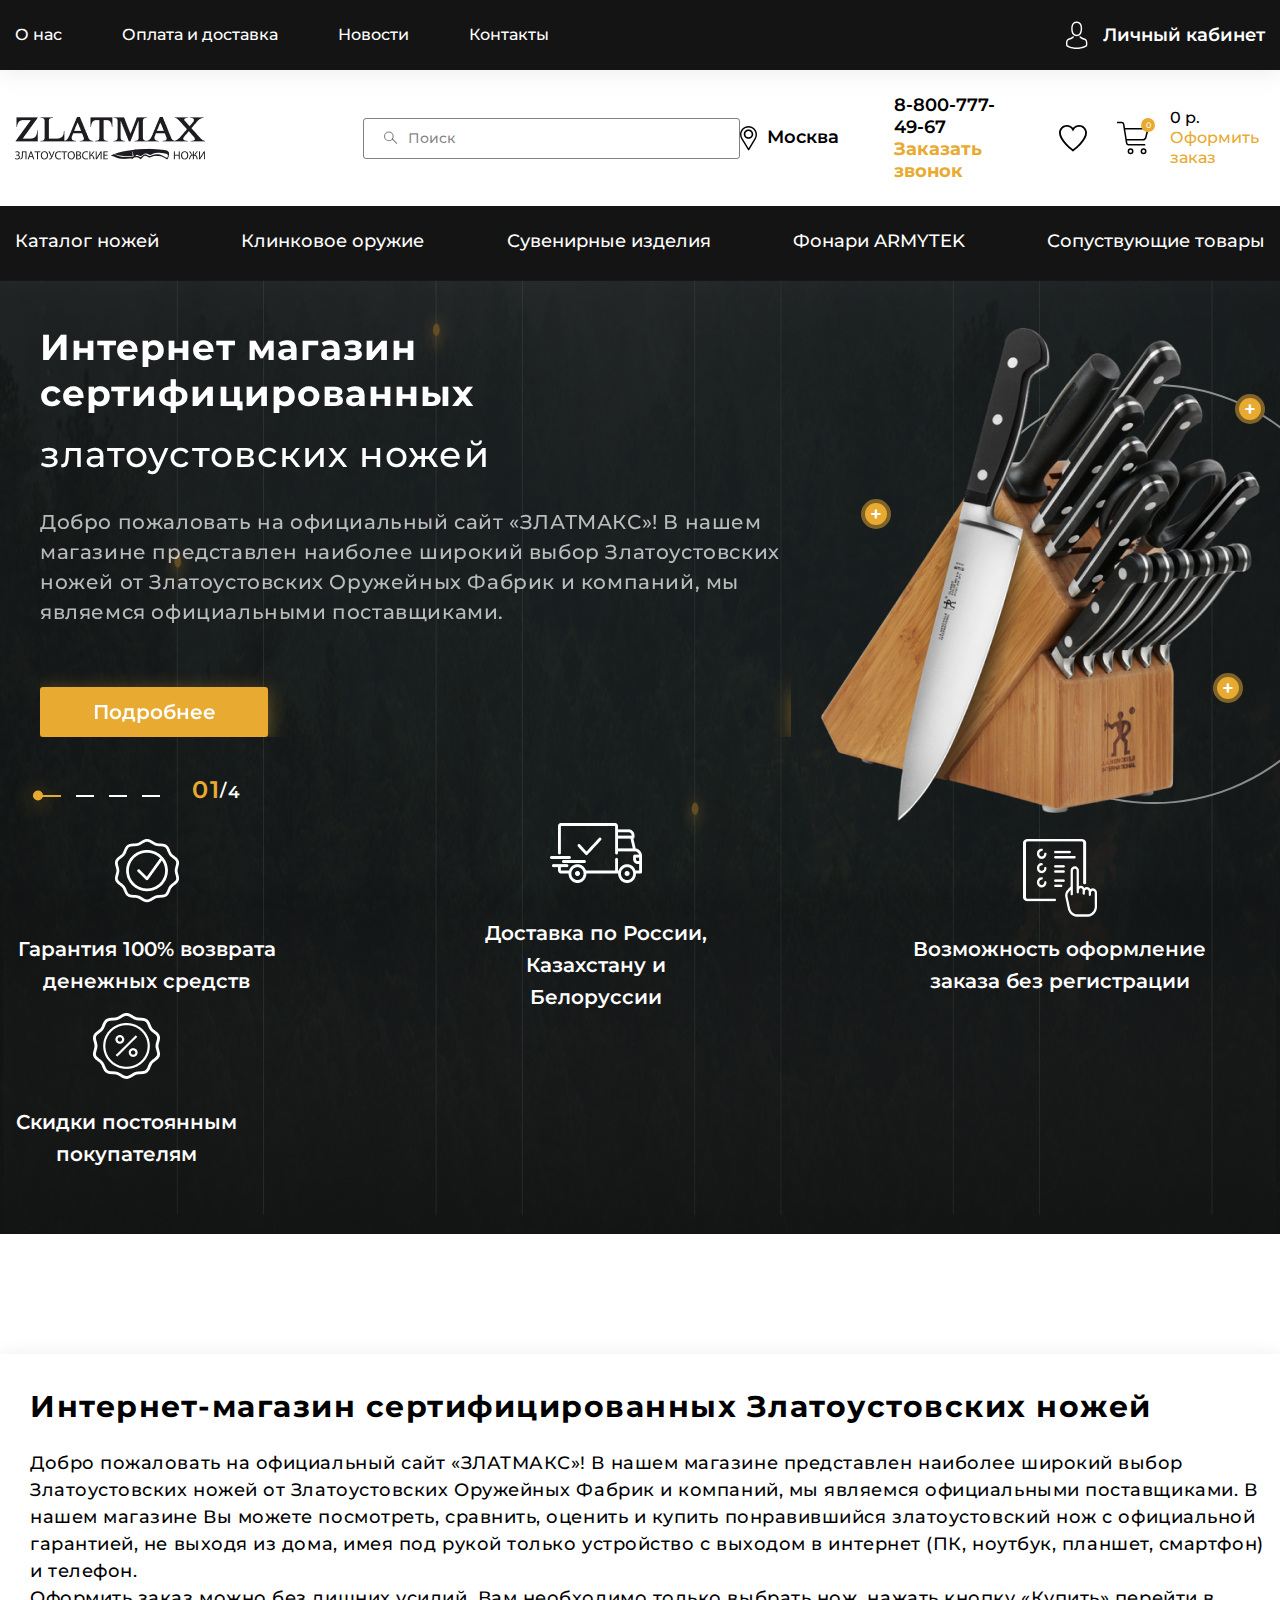
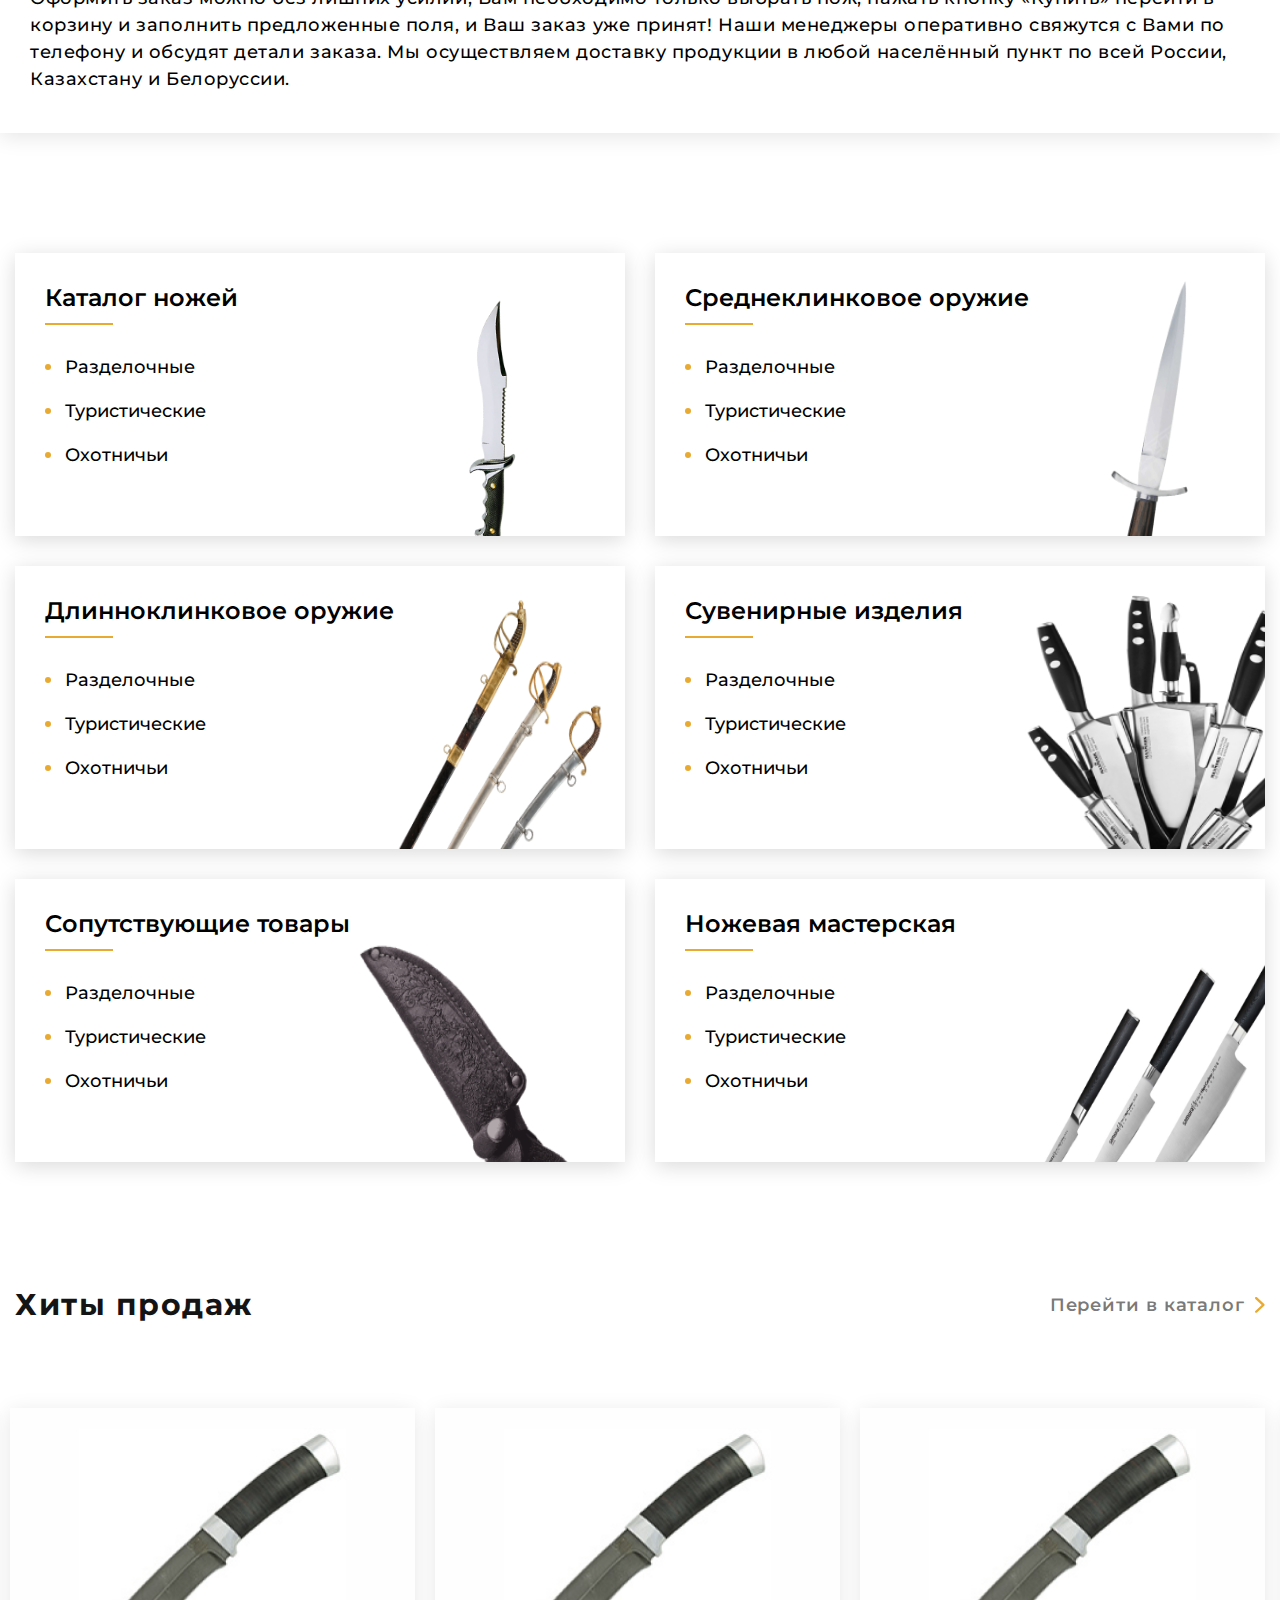
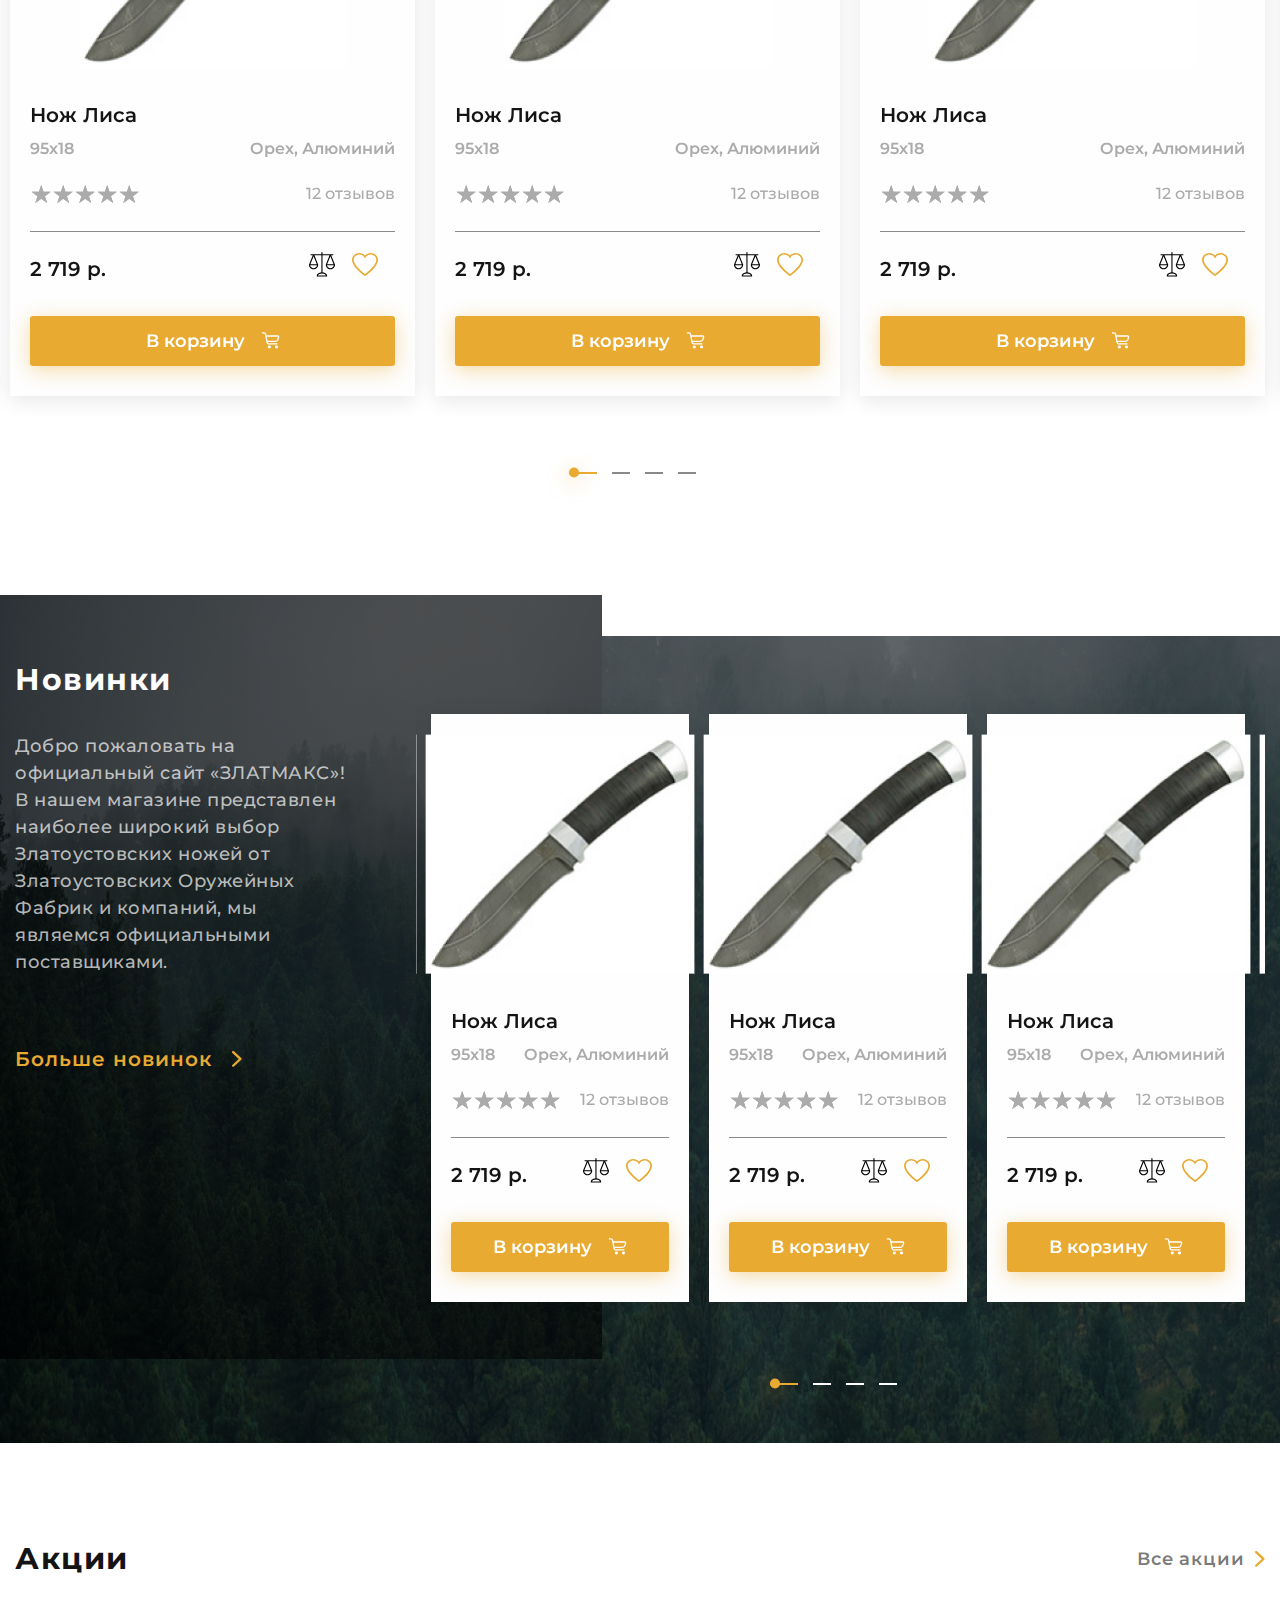
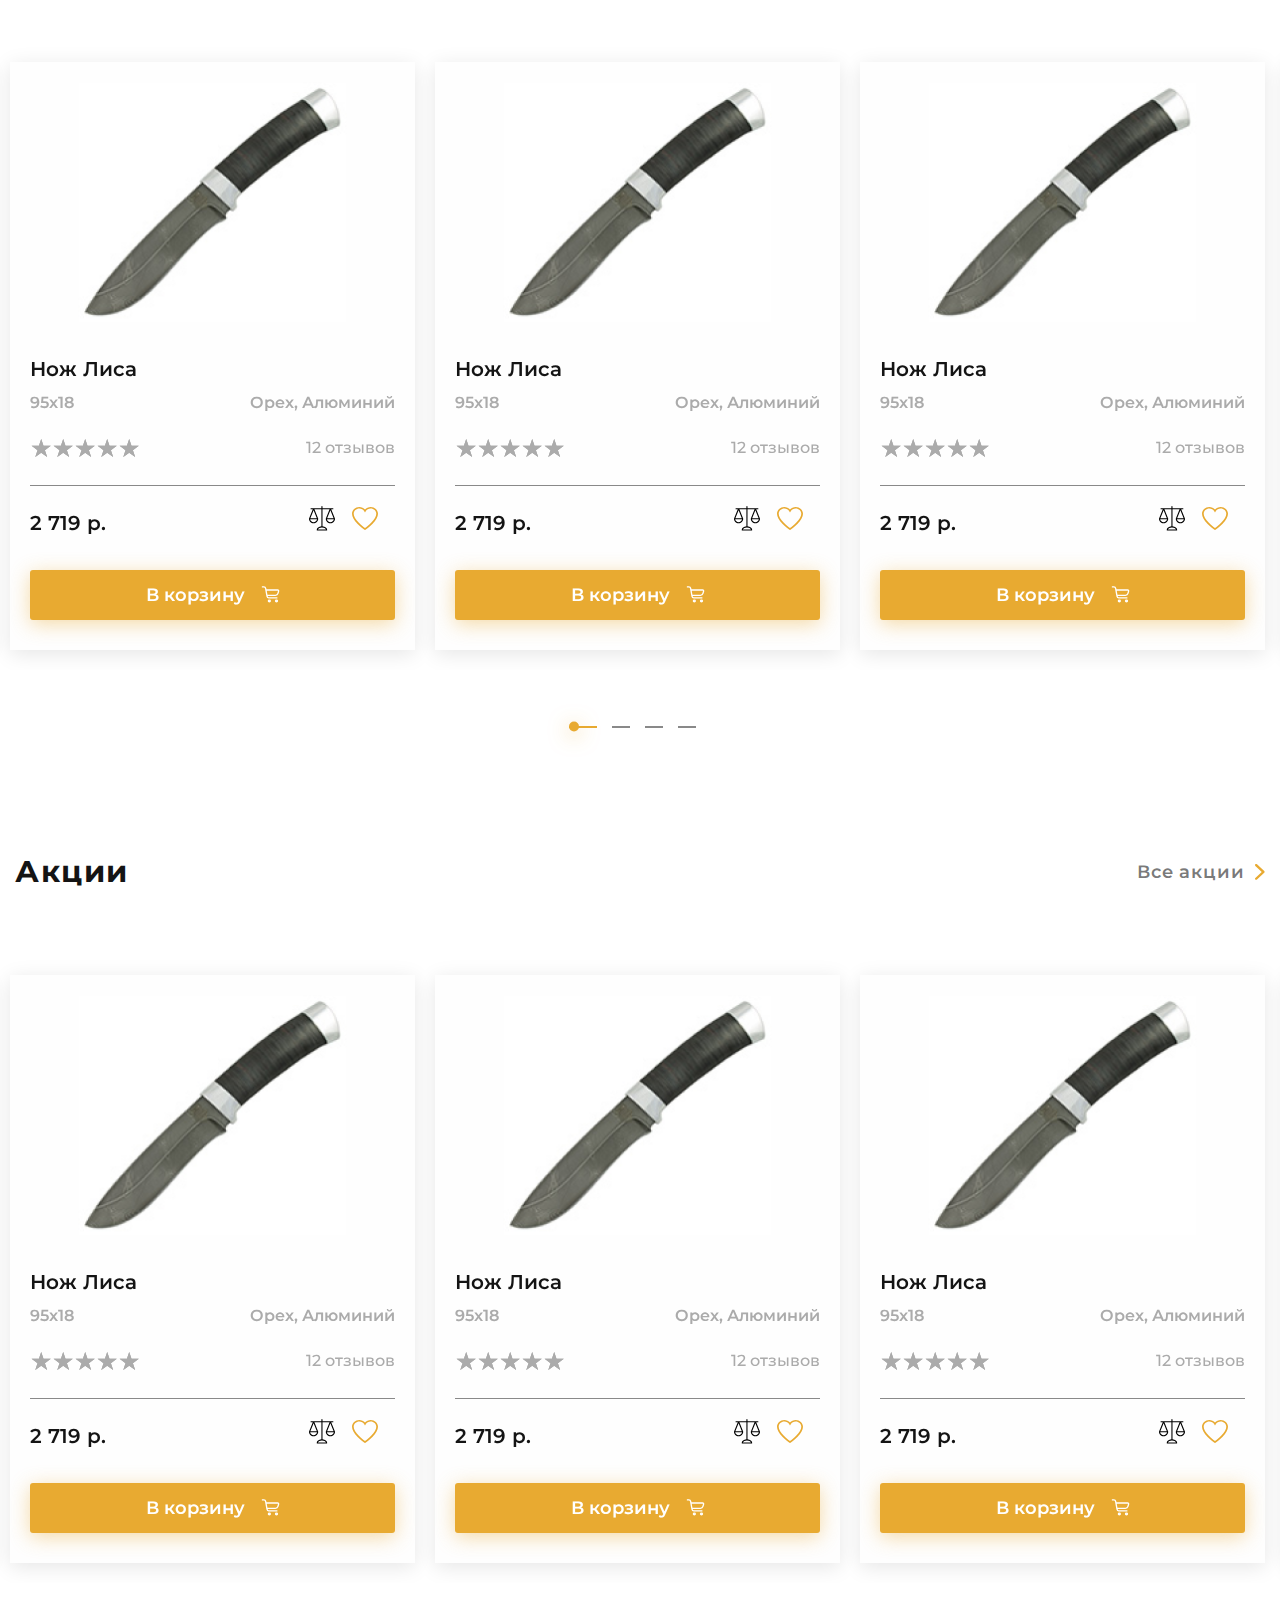
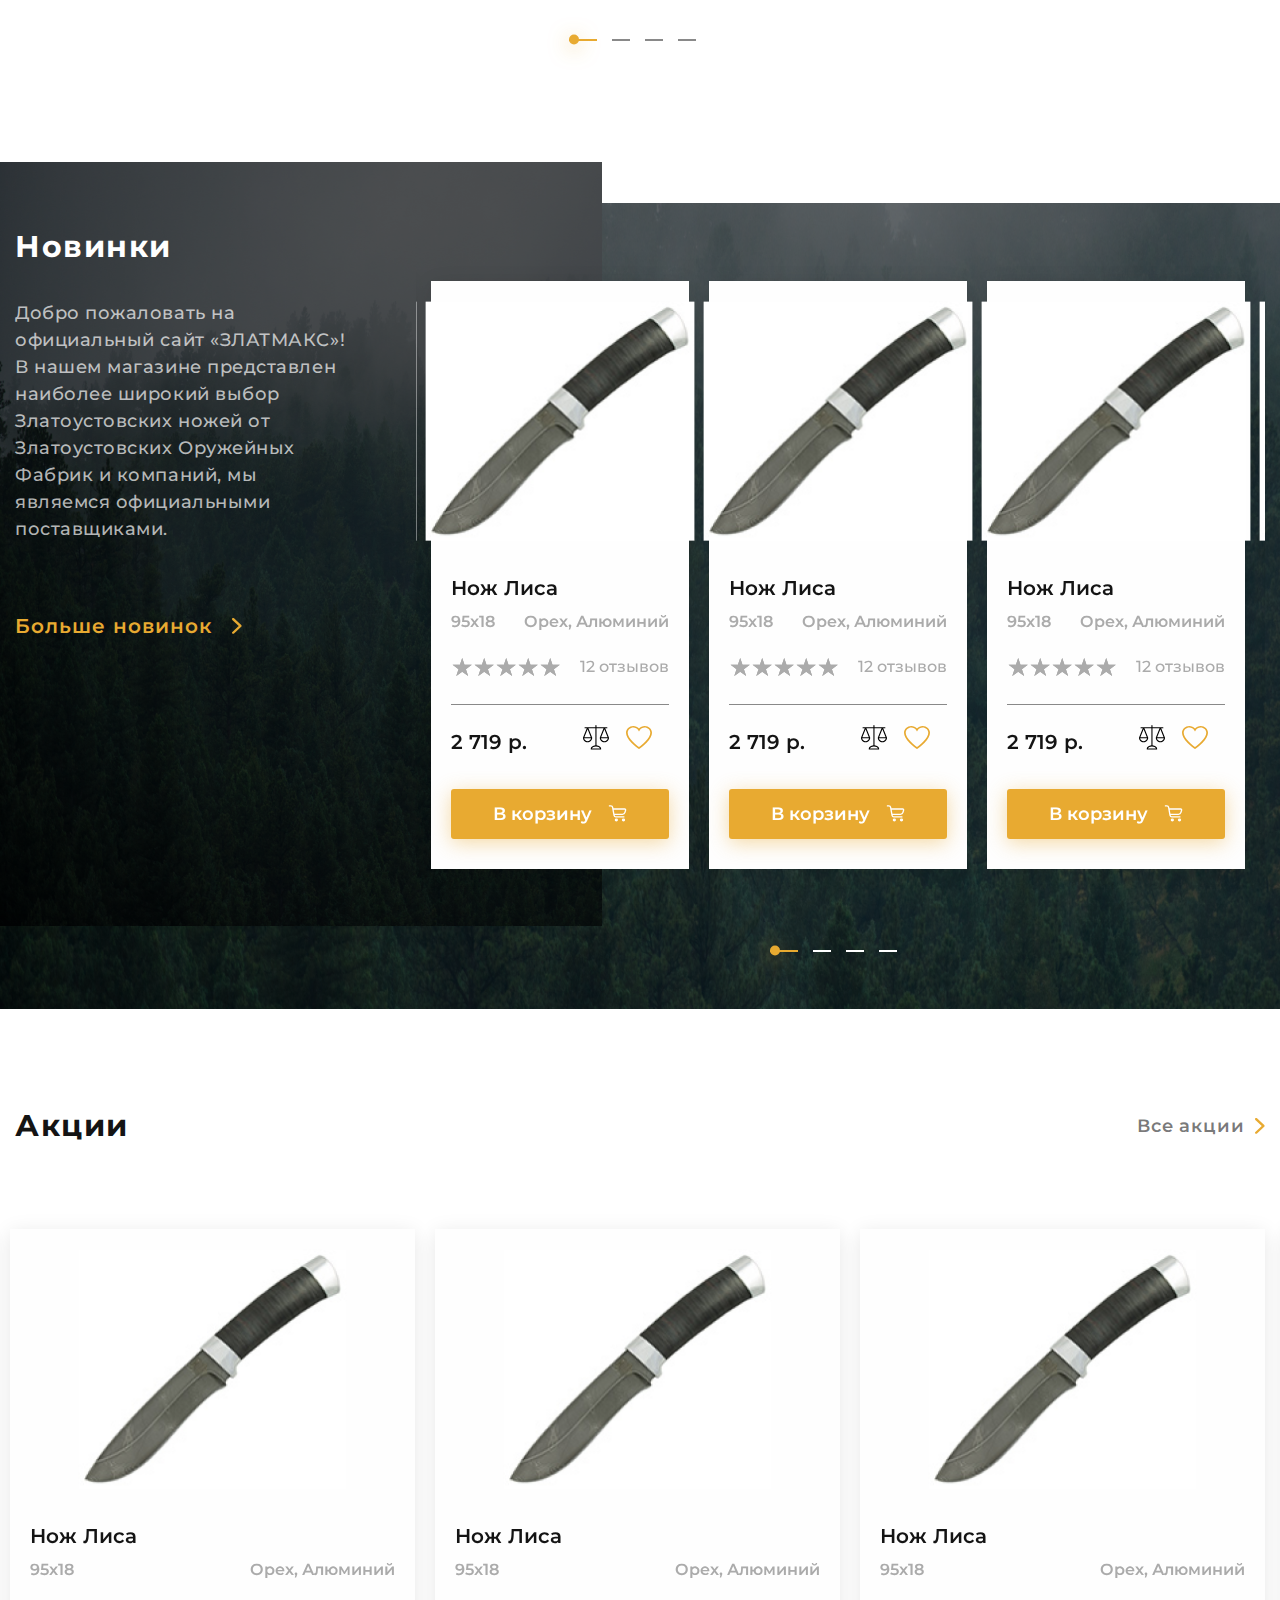
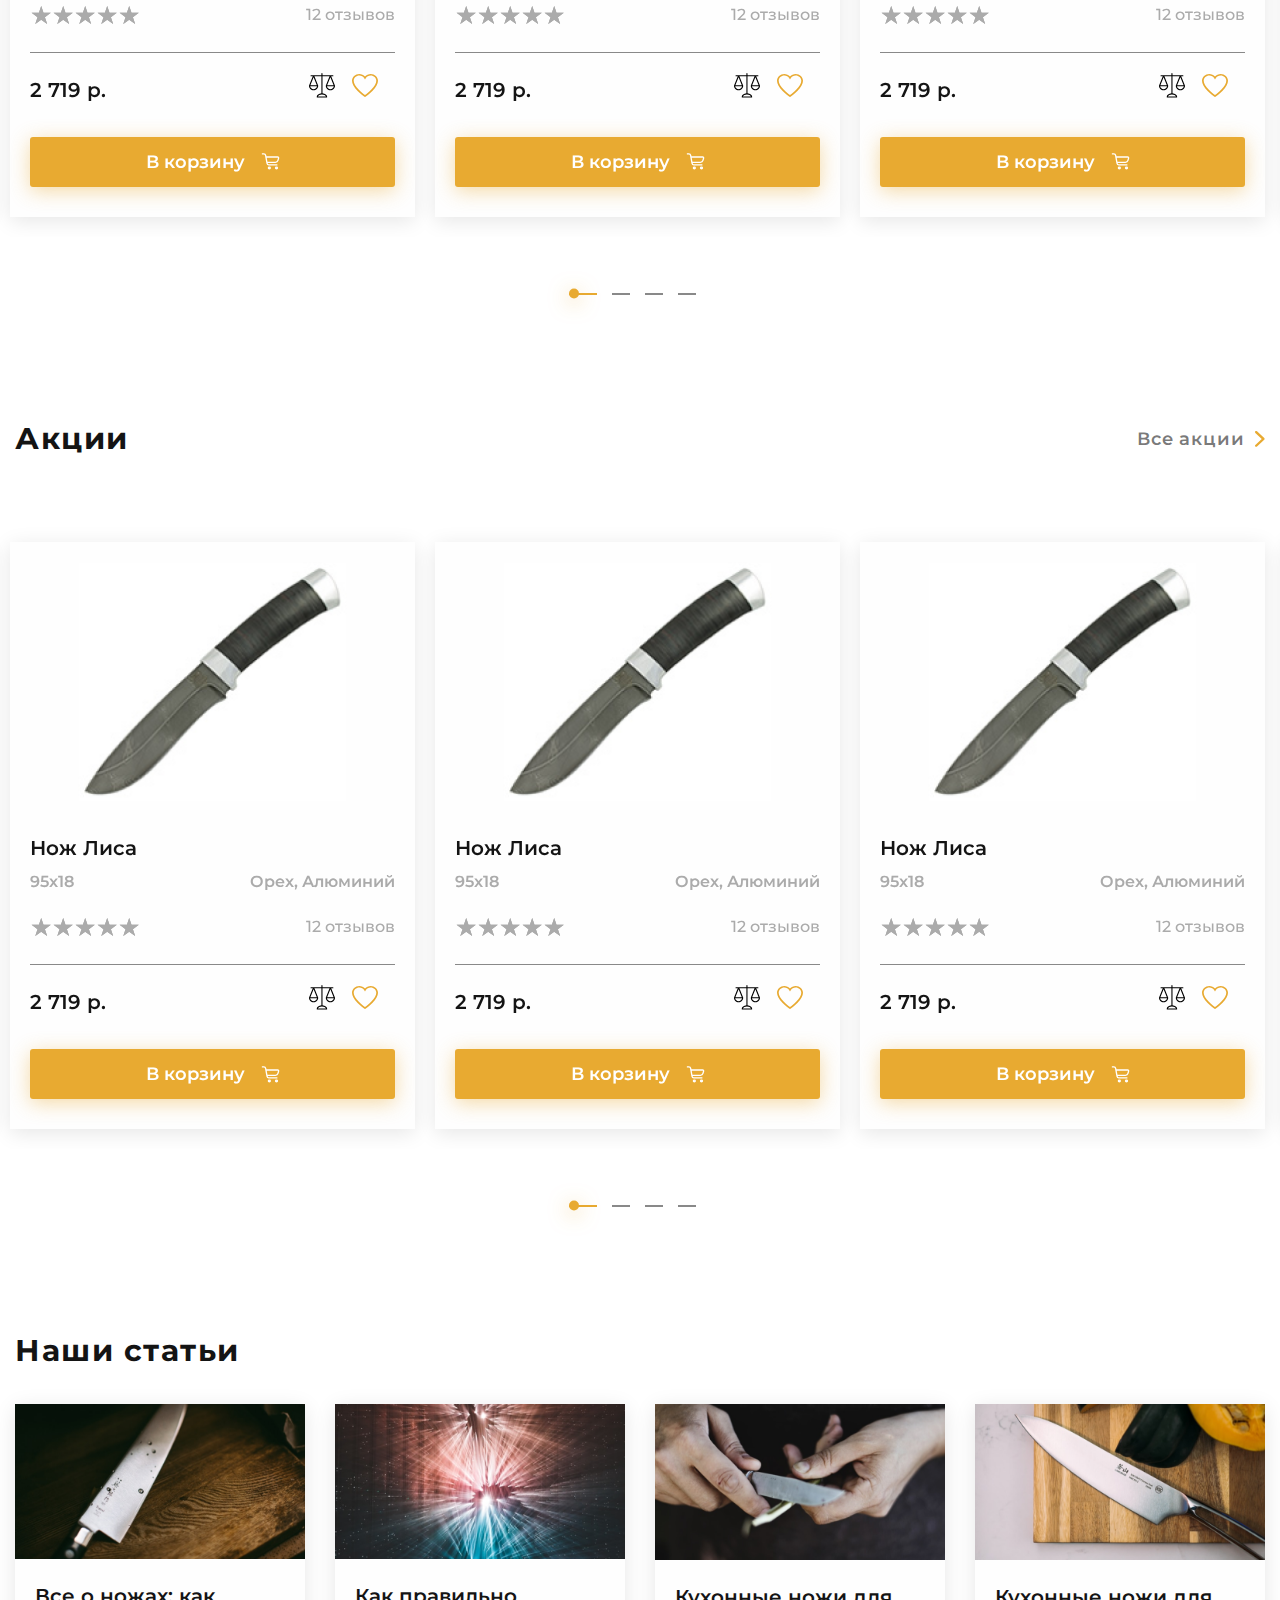
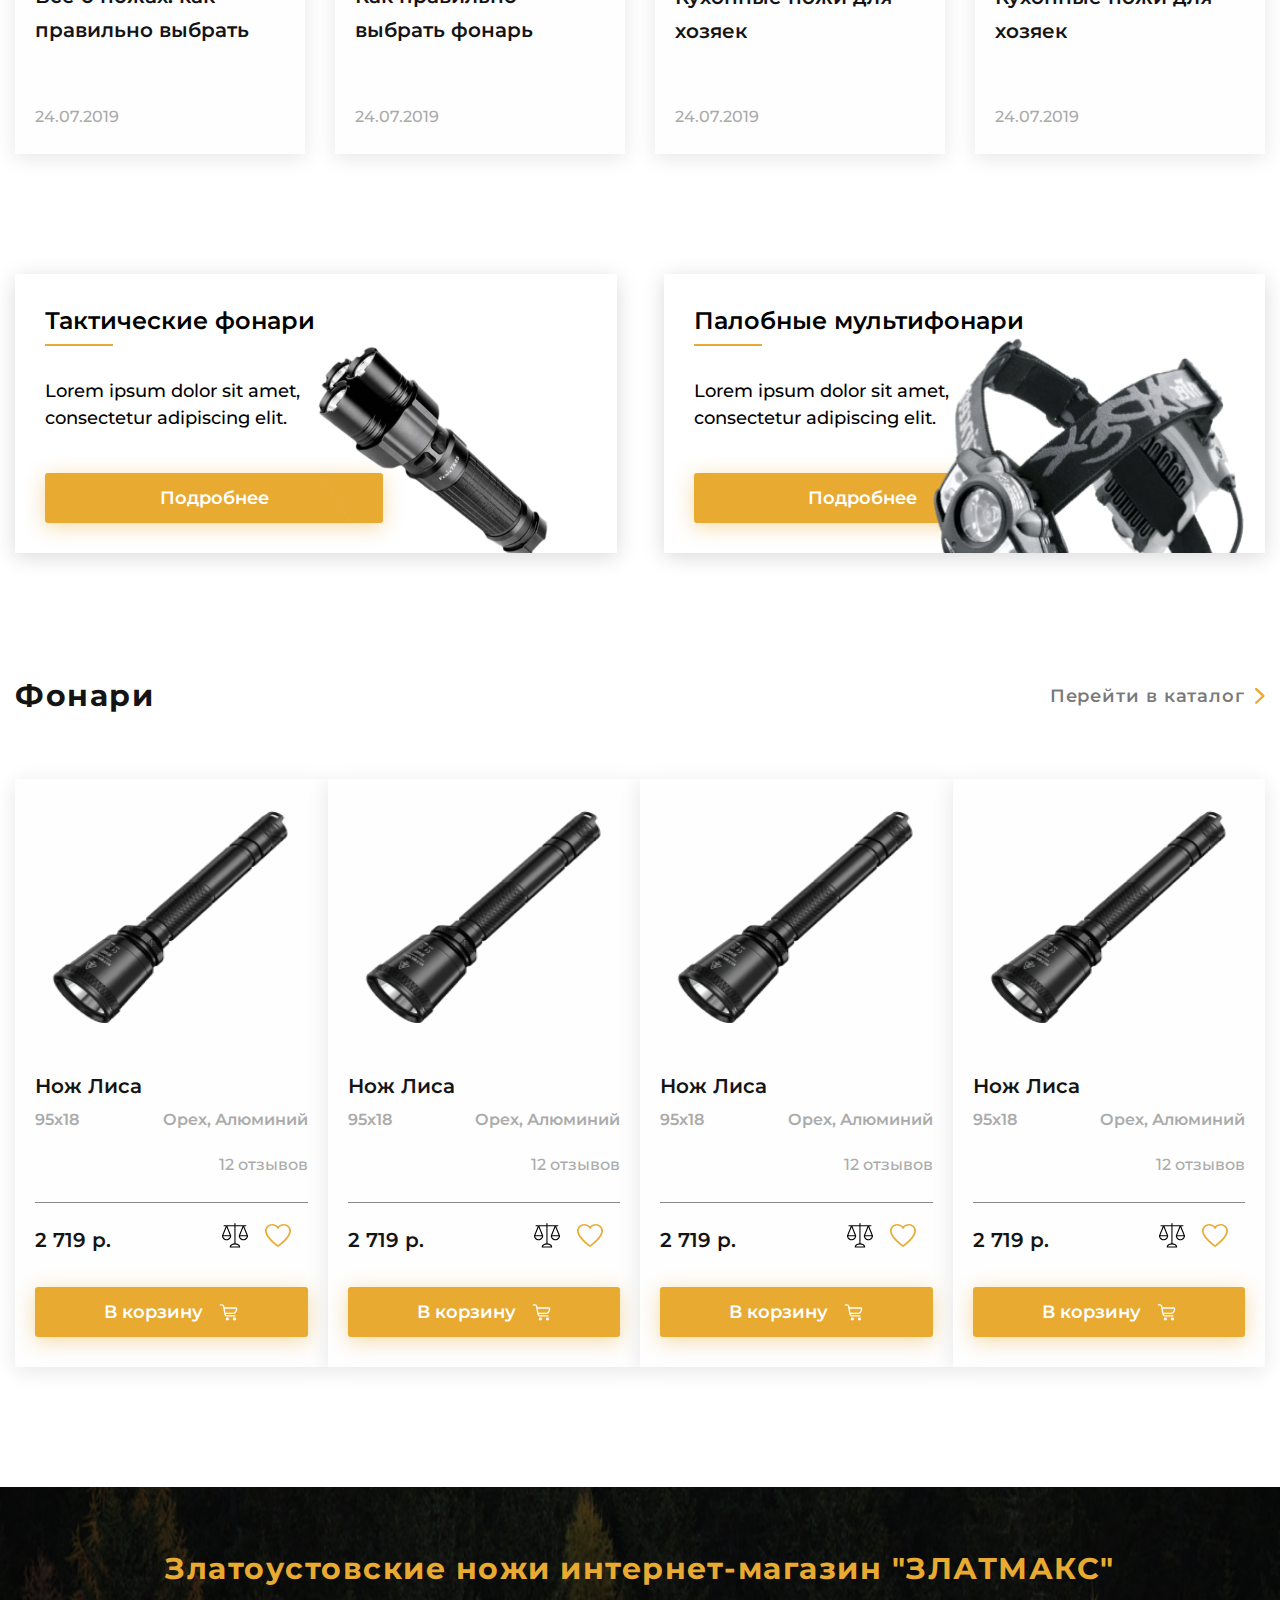
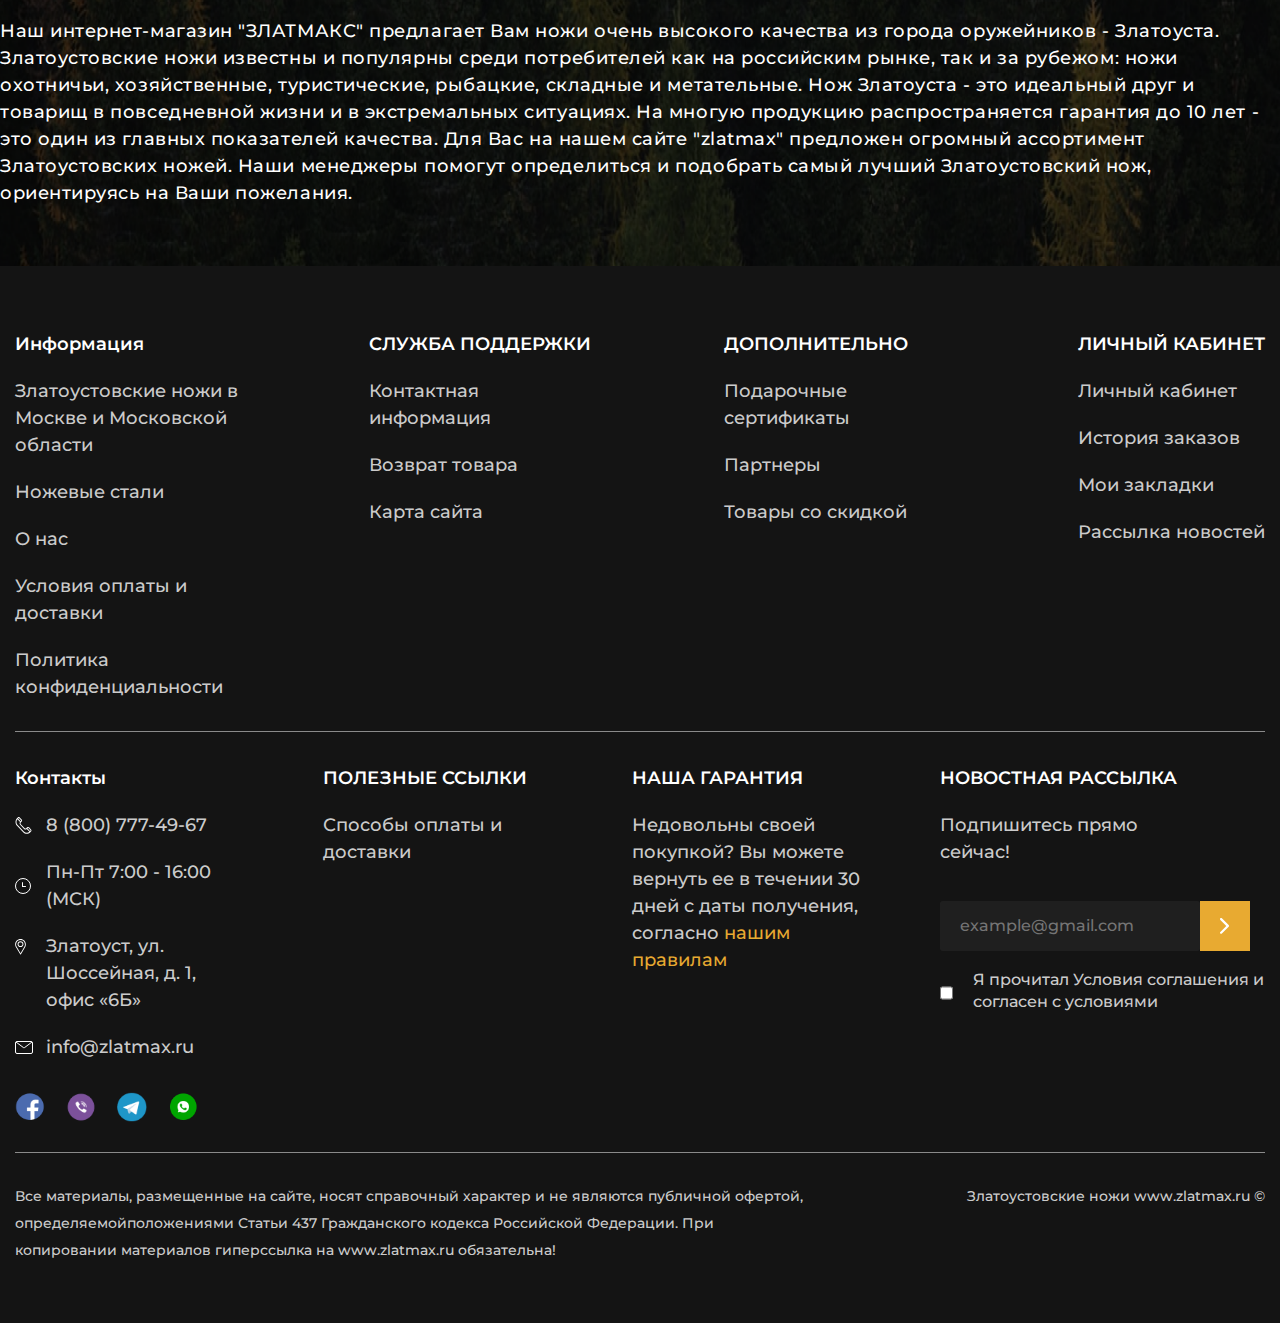
==== commit 0572b9b3: "Update index.html" ====
--- a/index.html
+++ b/index.html
@@ -3510,9 +3510,9 @@
                      <div class="info-lamp__text">
                         Lorem ipsum dolor sit amet, consectetur adipiscing elit.
                      </div>
-                     <div class="info-lamp__link objects__link">
+                     <a href="#" class="info-lamp__link objects__link">
                         Подробнее
-                     </div>
+                     </a>
                      <img src="img/lamp/2.png" alt="" class="info-lamp__img">
                   </div>                  
                </div>
@@ -3740,4 +3740,4 @@
    <script src="js/script.js"></script>
    <script src="js/dynamicAdapt.js"></script>
 </body>
-</html>+</html>
--- a/css/style.css
+++ b/css/style.css
@@ -1242,11 +1242,6 @@
   padding-top: 20px;
   padding-left: 15px;
 }
-@media (max-width: 767px) {
-  .objects .slick-list {
-    overflow: visible;
-  }
-}
 
 /* Лента слайдов */
 .objects .slick-track {
@@ -1618,7 +1613,9 @@
   width: 388px;
   height: 388px;
 }
-
+.info-lamp__link{
+  width: 338px;
+}
 .objects-noslider {
   display: -webkit-box;
   display: -ms-flexbox;
@@ -1860,4 +1857,4 @@
   height: 30px;
   z-index: 5;
   margin-right: 21px;
-}+}
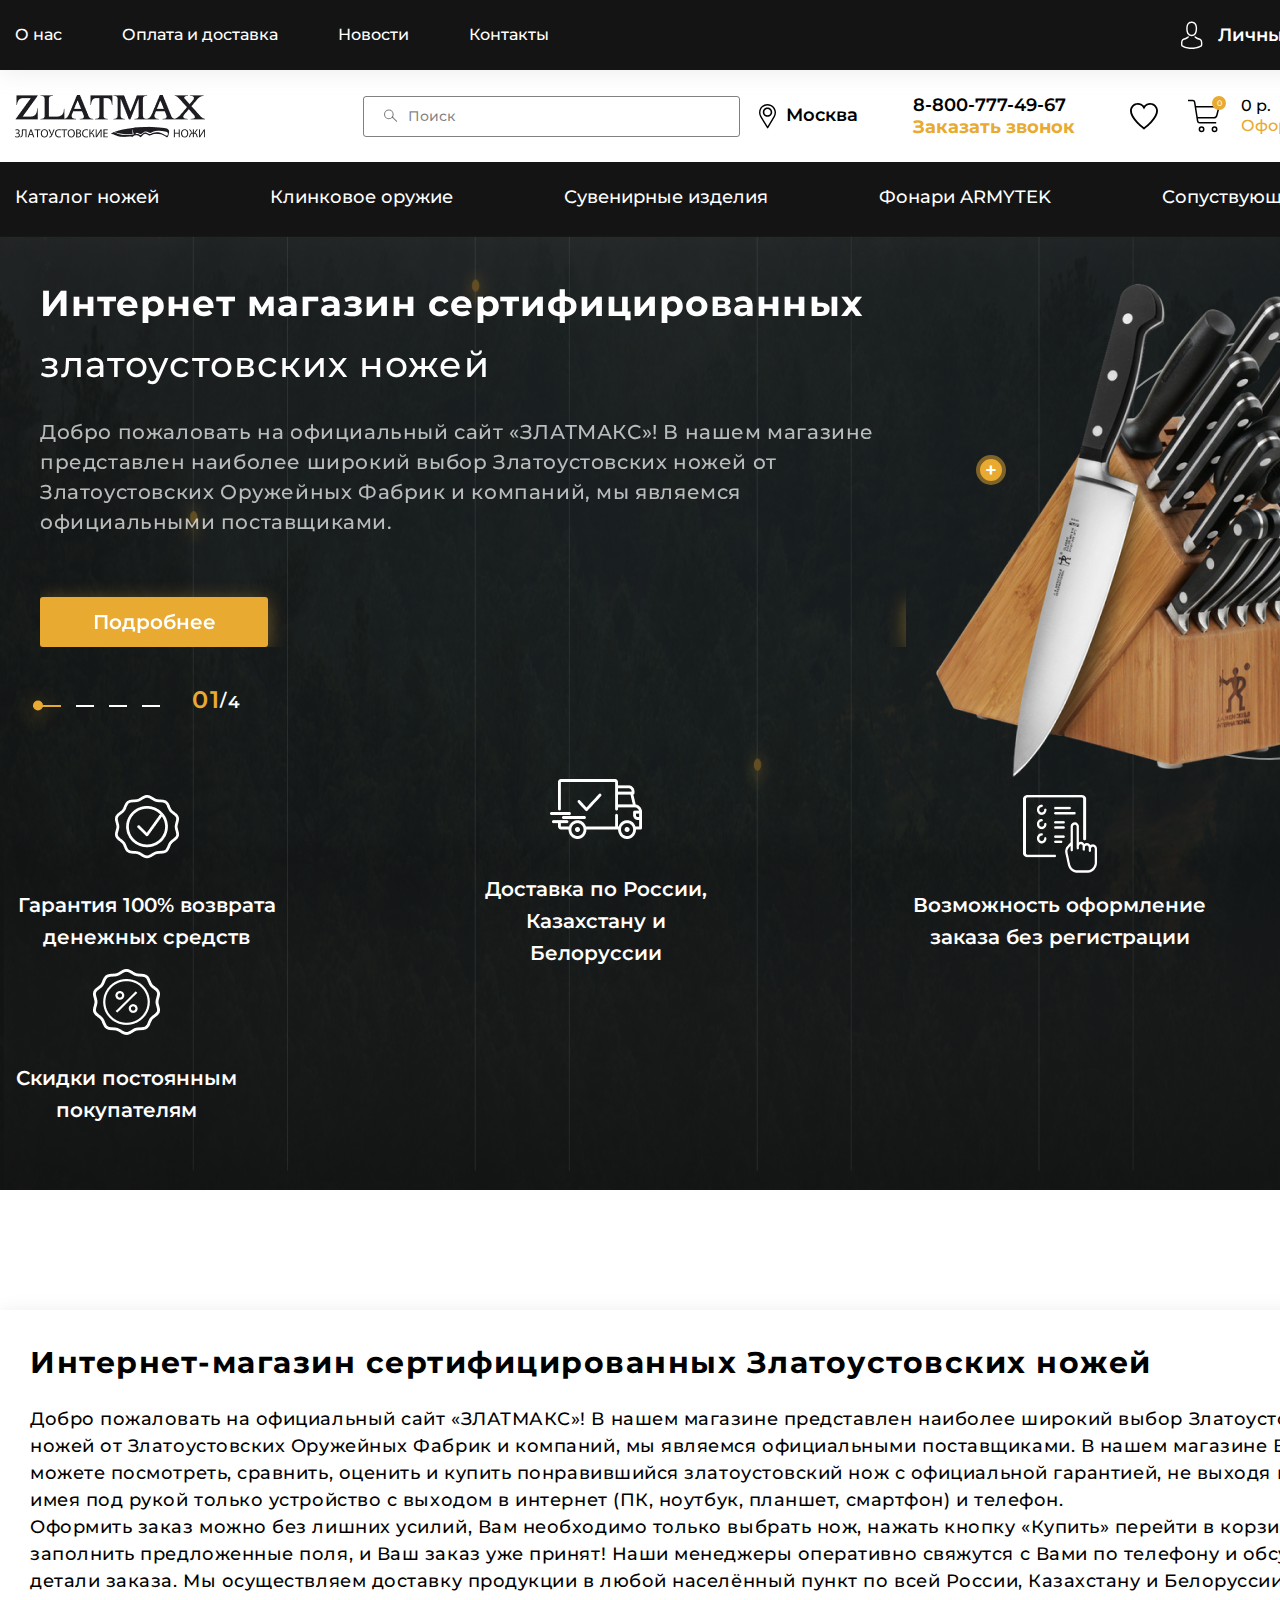
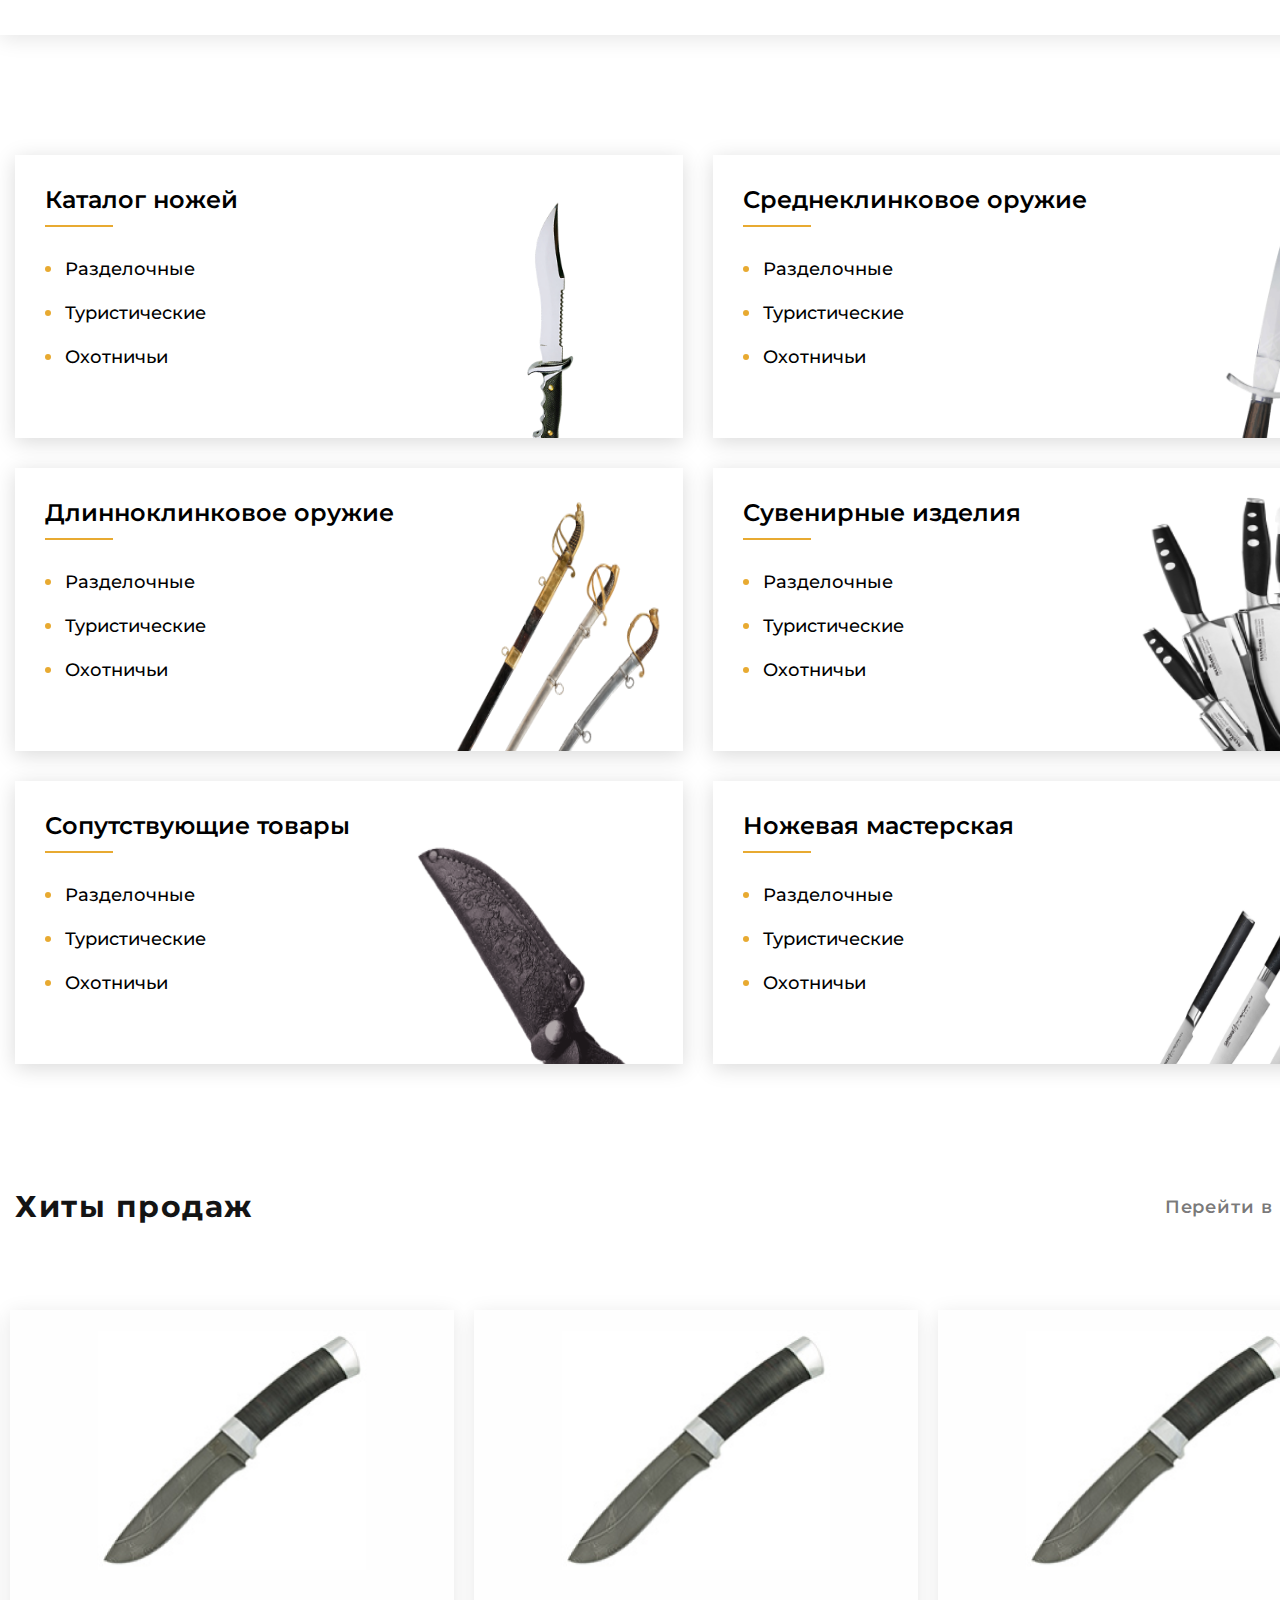
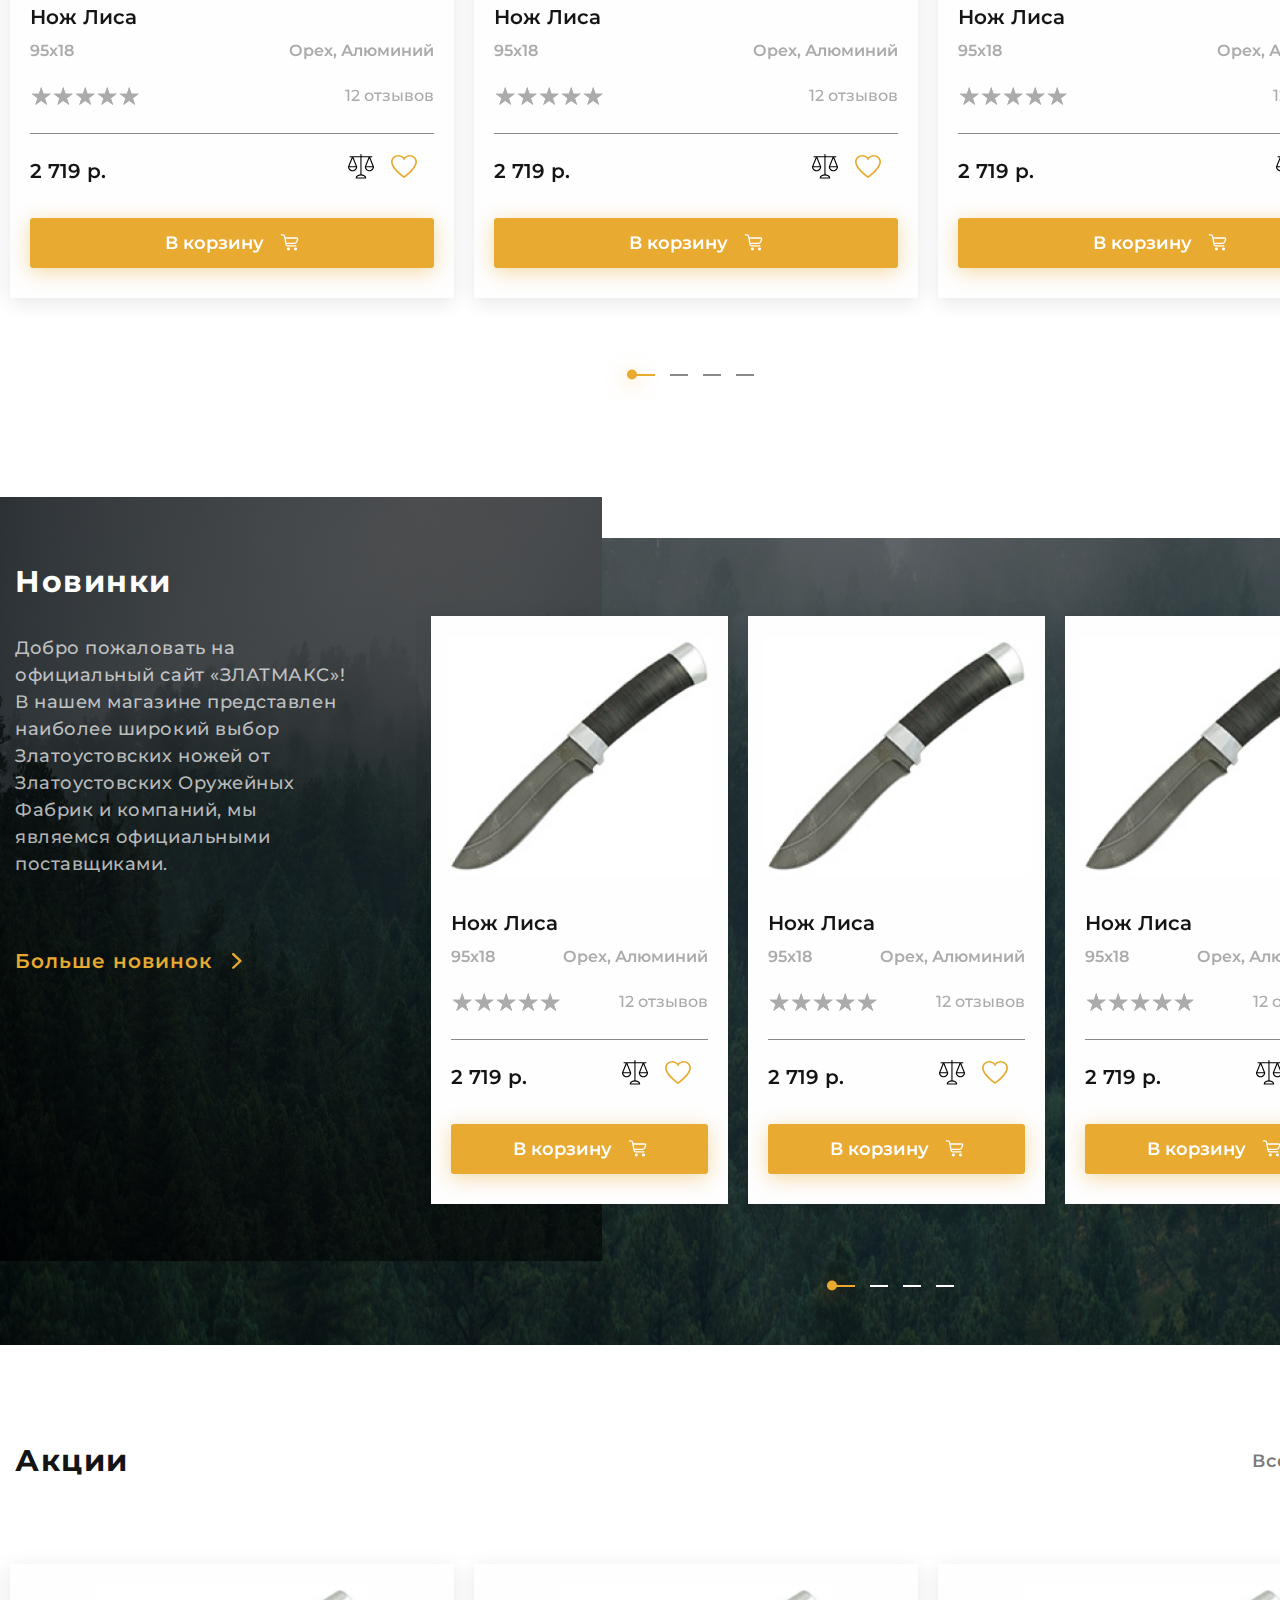
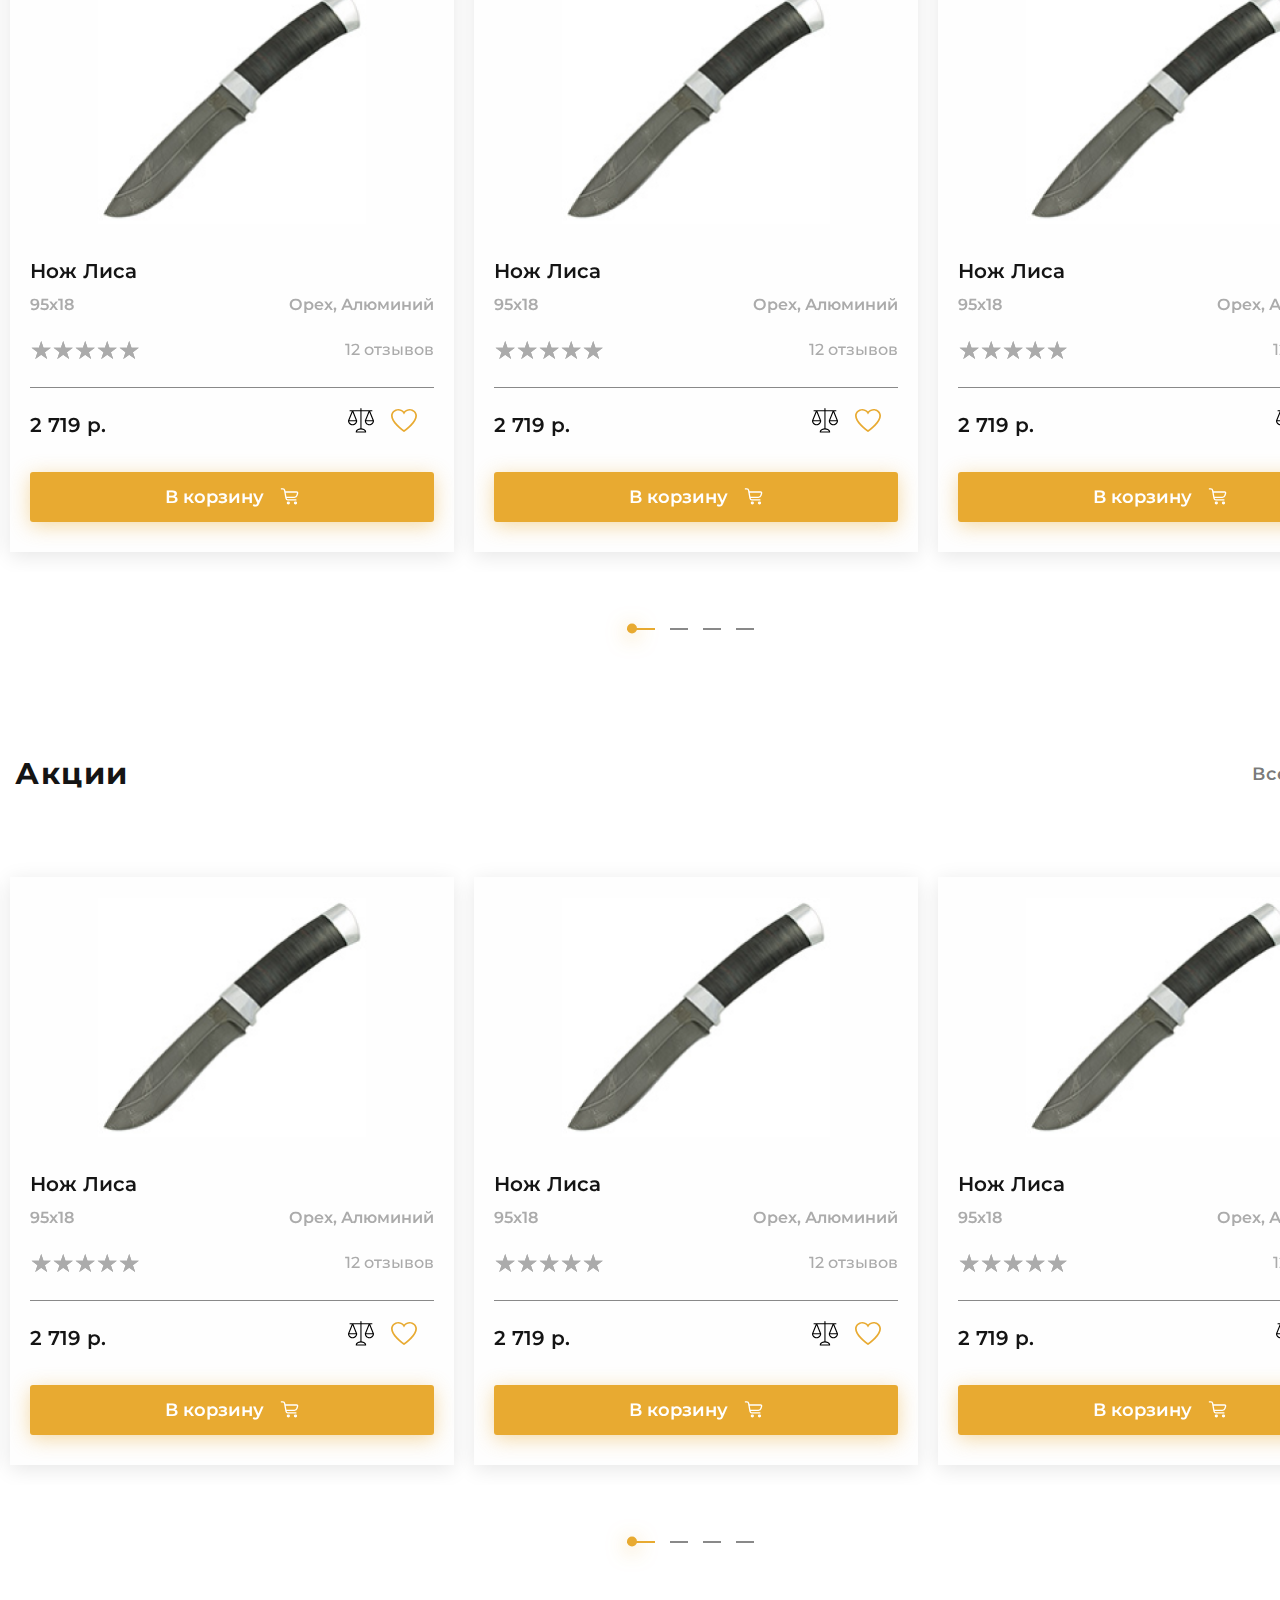
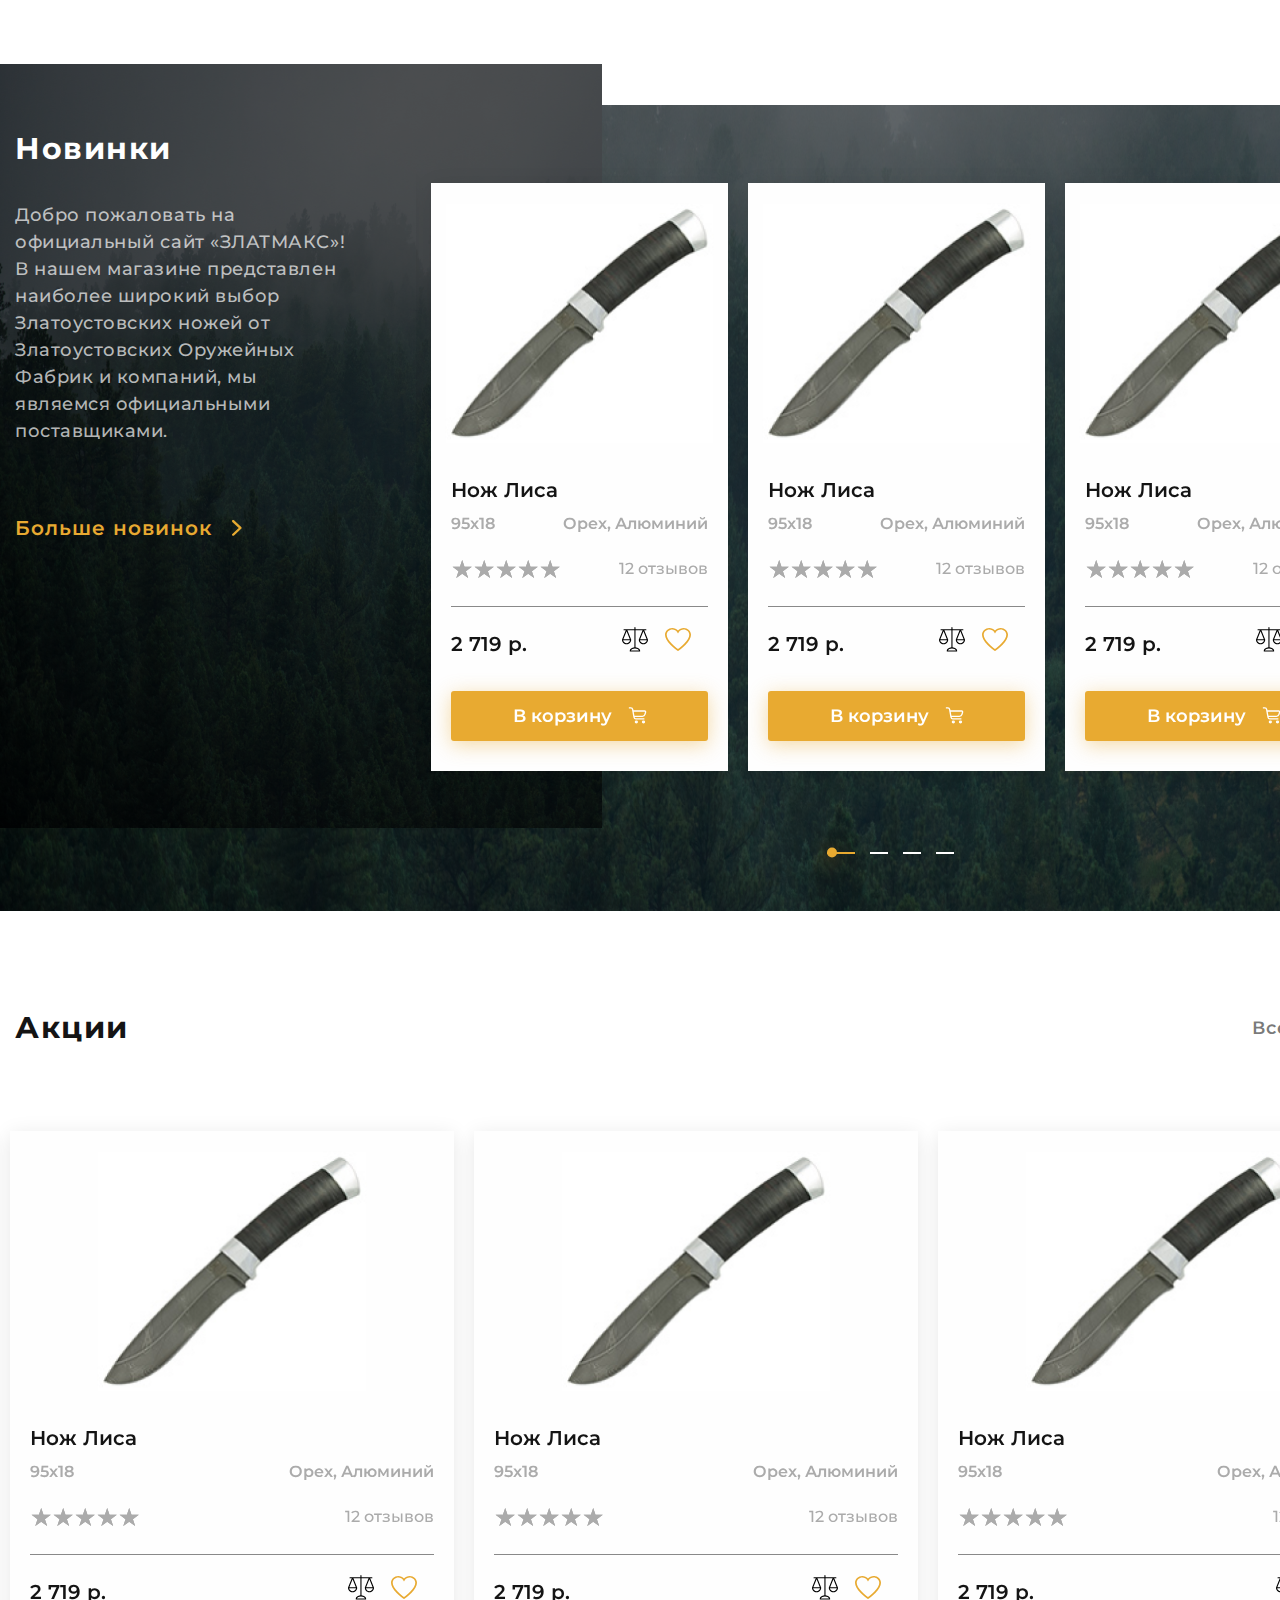
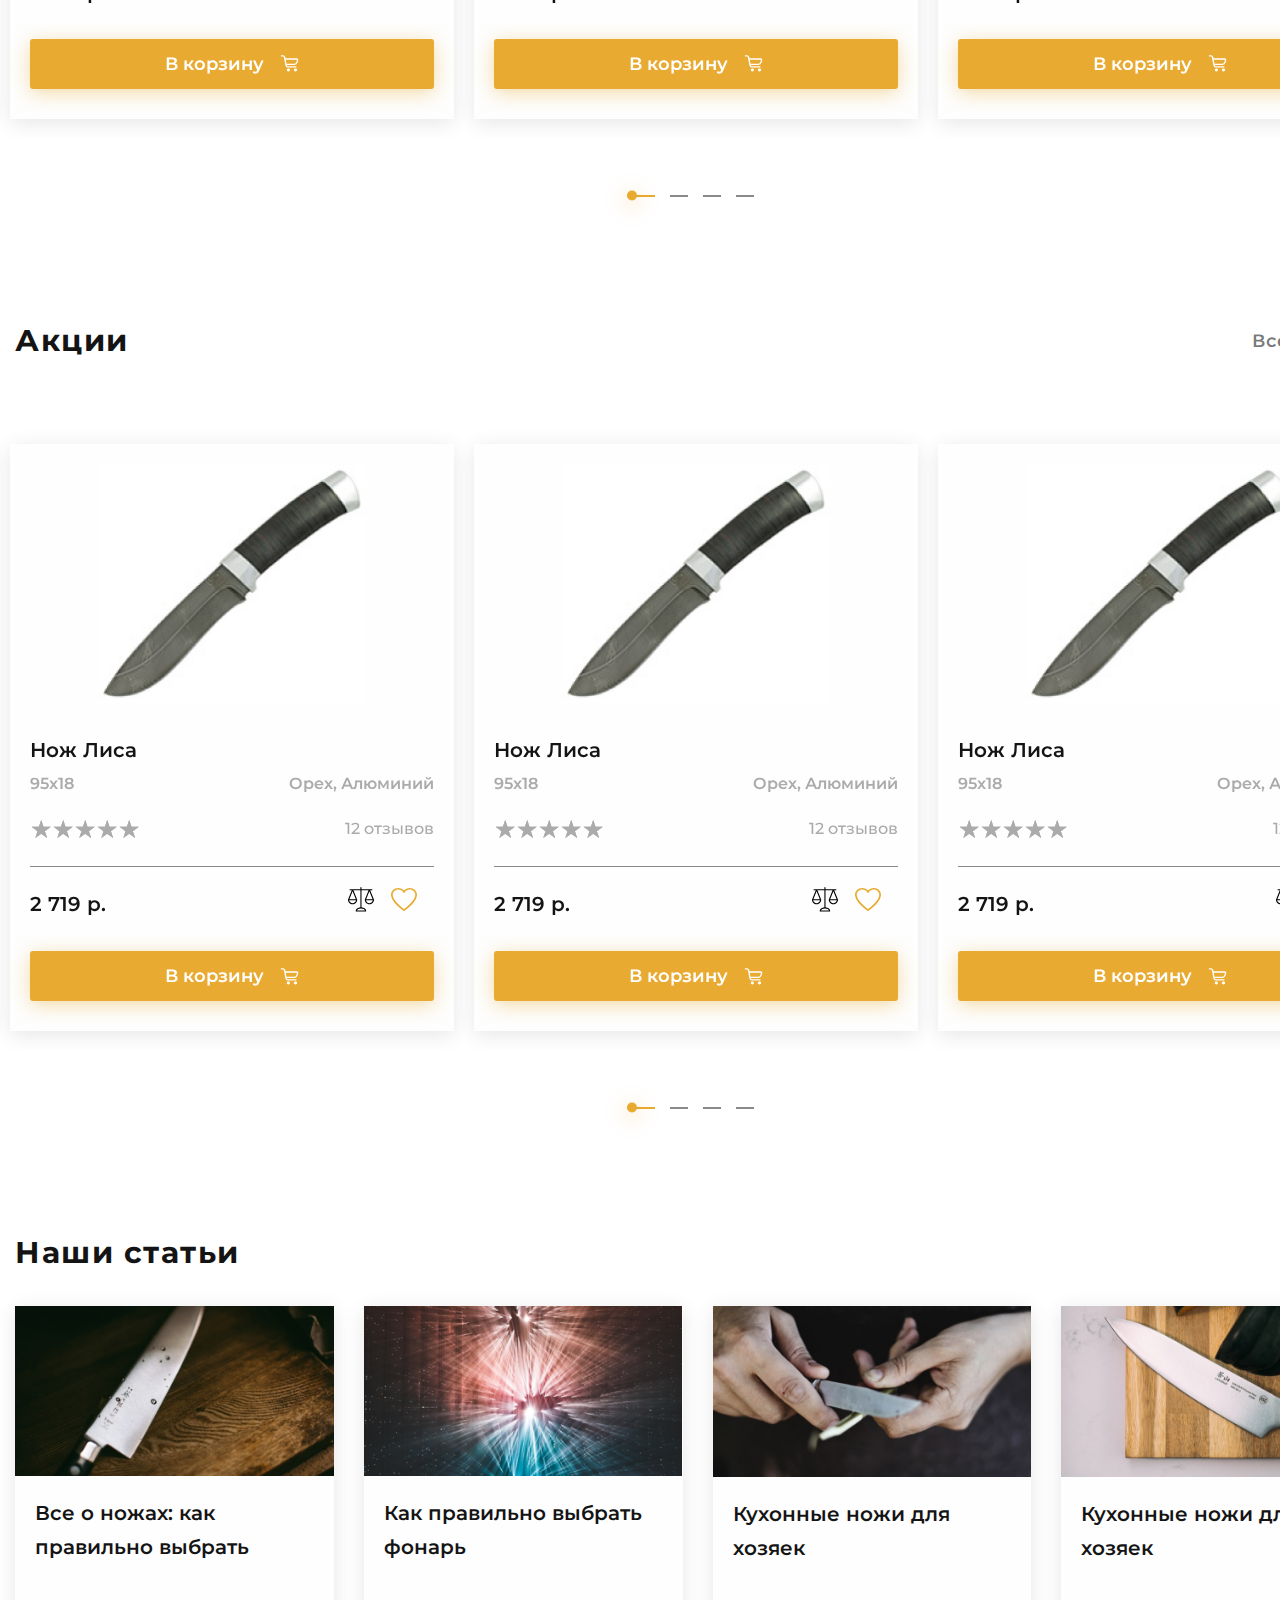
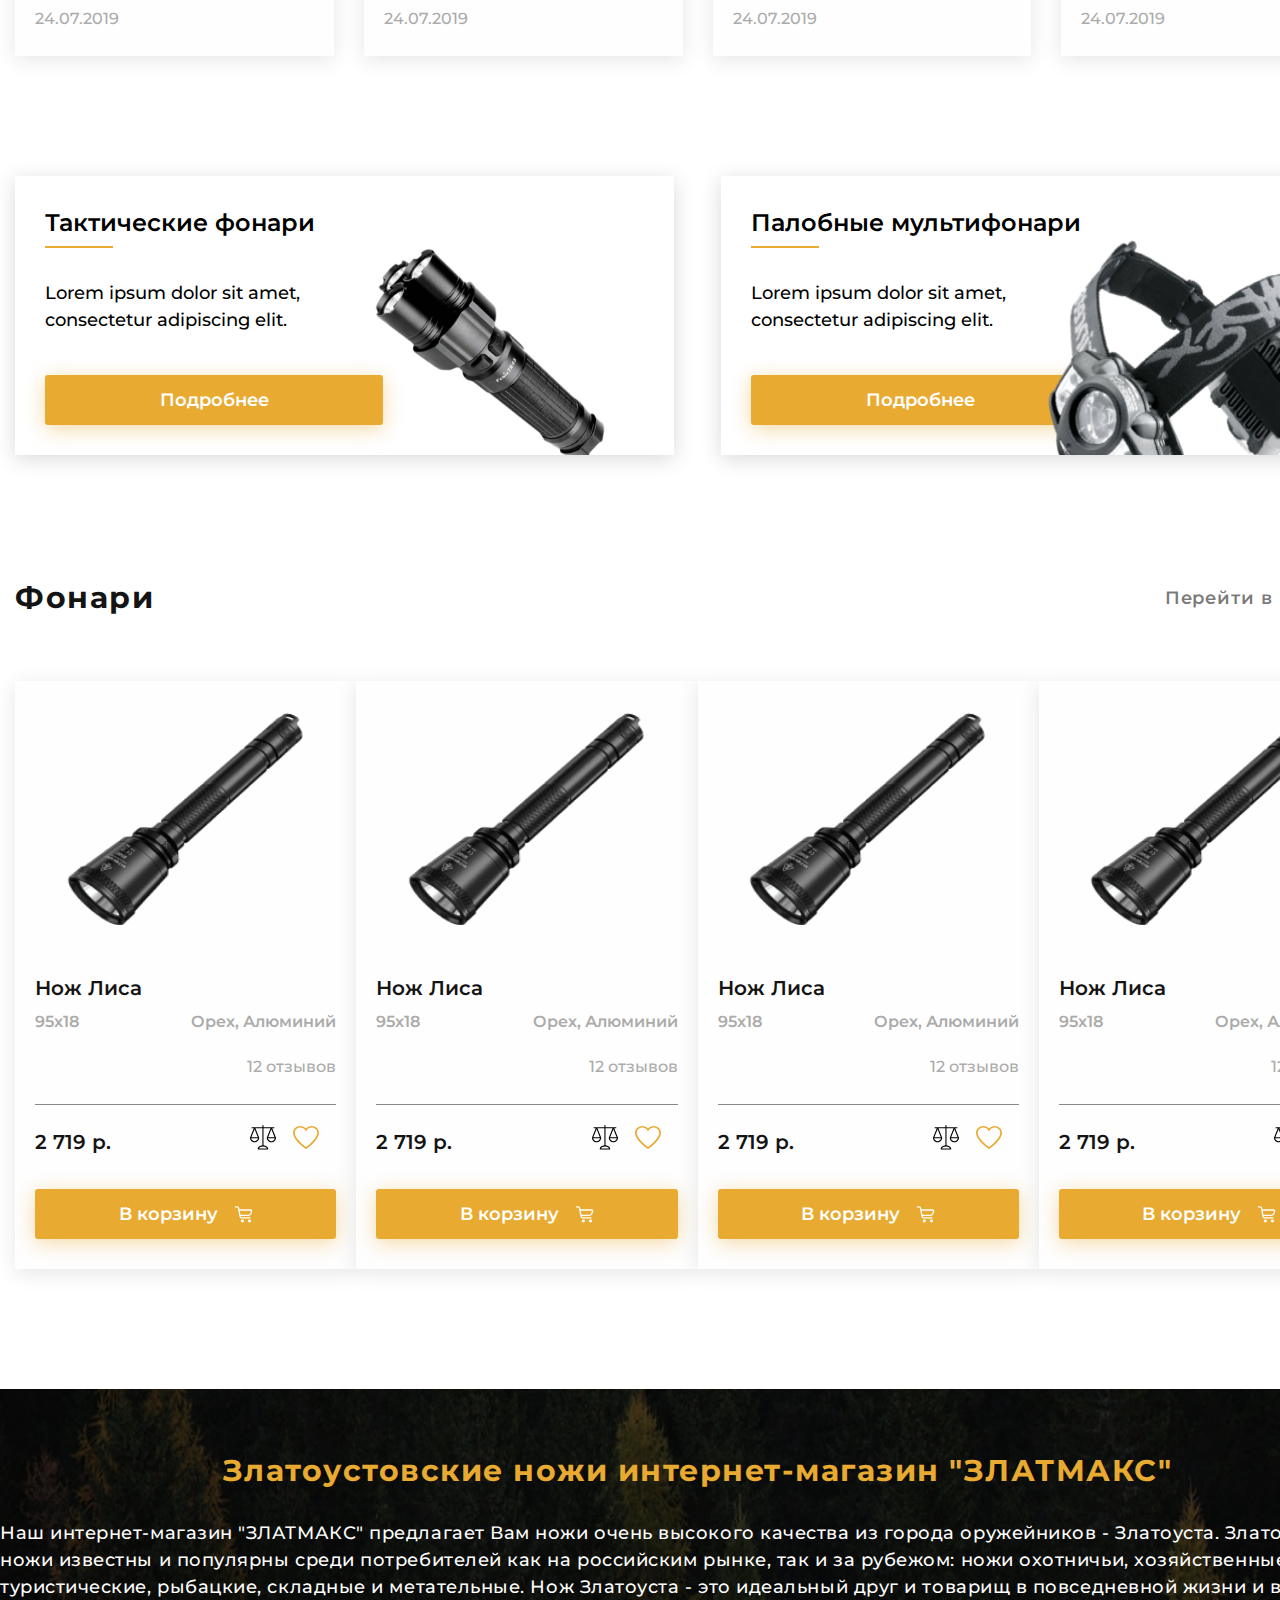
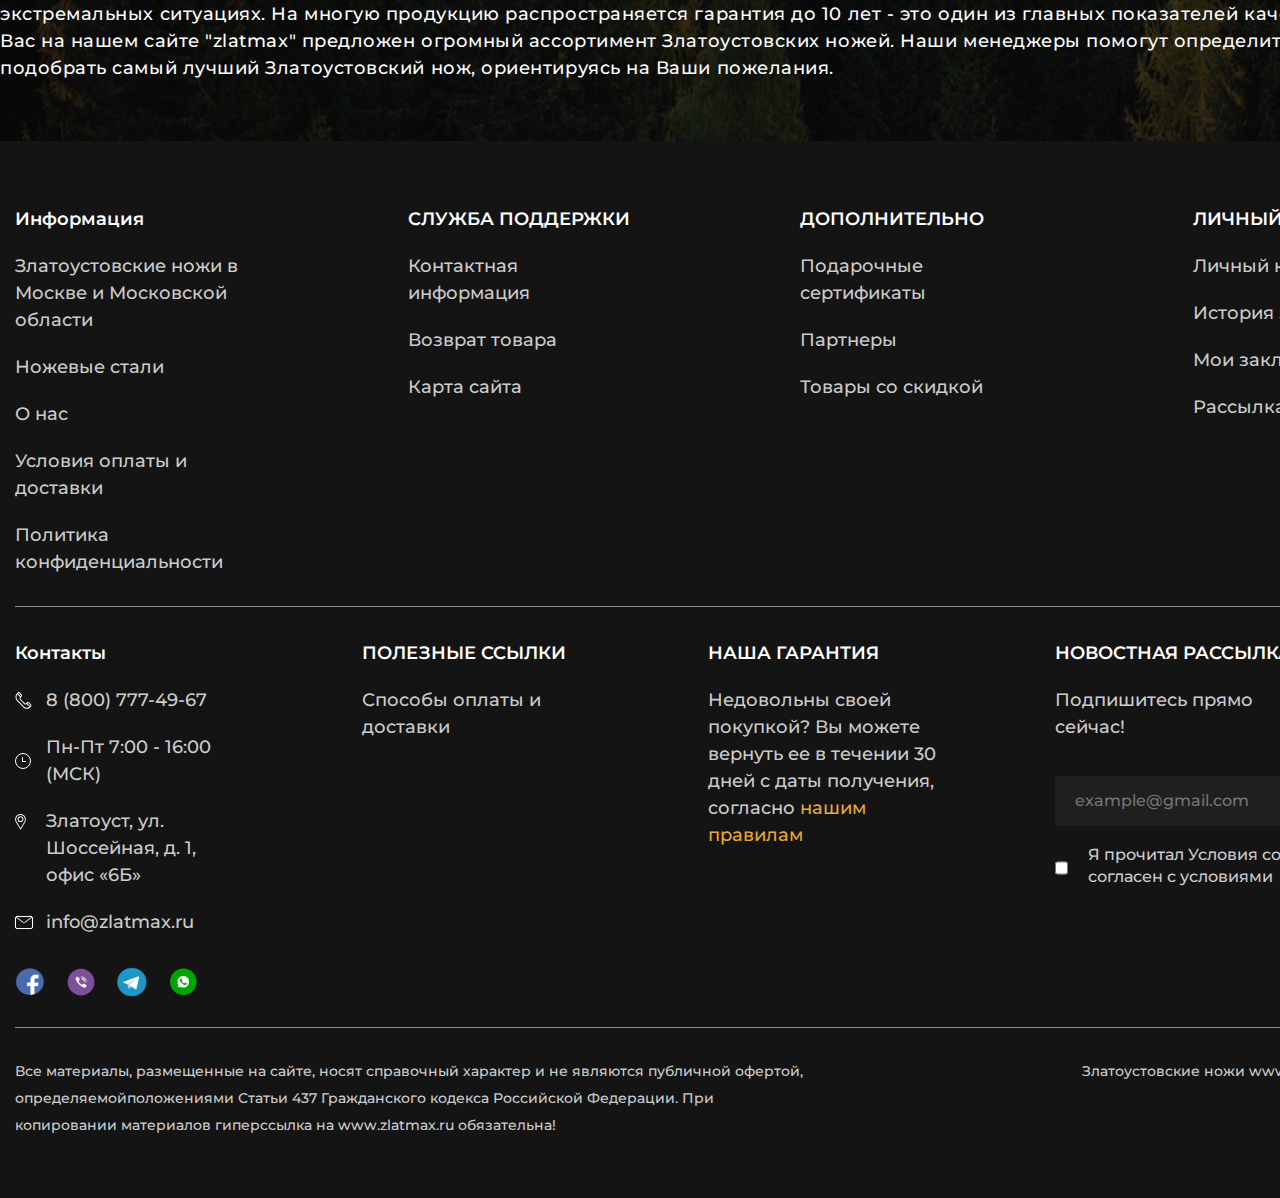
==== commit f9370e00: "Add files via upload" ====
--- a/index.html
+++ b/index.html
@@ -4,7 +4,6 @@
 <head>
    <meta charset="UTF-8">
    <meta http-equiv="X-UA-Compatible" content="IE=edge">
-   <meta name="viewport" content="width=device-width, initial-scale=1.0">
    <title>Zlatmax</title>
    <link rel="stylesheet" href="css/style.css">
 </head>
@@ -3740,4 +3739,4 @@
    <script src="js/script.js"></script>
    <script src="js/dynamicAdapt.js"></script>
 </body>
-</html>
+</html>--- a/css/style.css
+++ b/css/style.css
@@ -79,6 +79,7 @@
 body {
   font-family: "Montserrat", sans-serif;
   background: #FFFFFF;
+  min-width: 1395px;
 }
 
 .wrapper {
@@ -1242,7 +1243,6 @@
   padding-top: 20px;
   padding-left: 15px;
 }
-
 /* Лента слайдов */
 .objects .slick-track {
   display: -webkit-box;
@@ -1857,4 +1857,4 @@
   height: 30px;
   z-index: 5;
   margin-right: 21px;
-}
+}